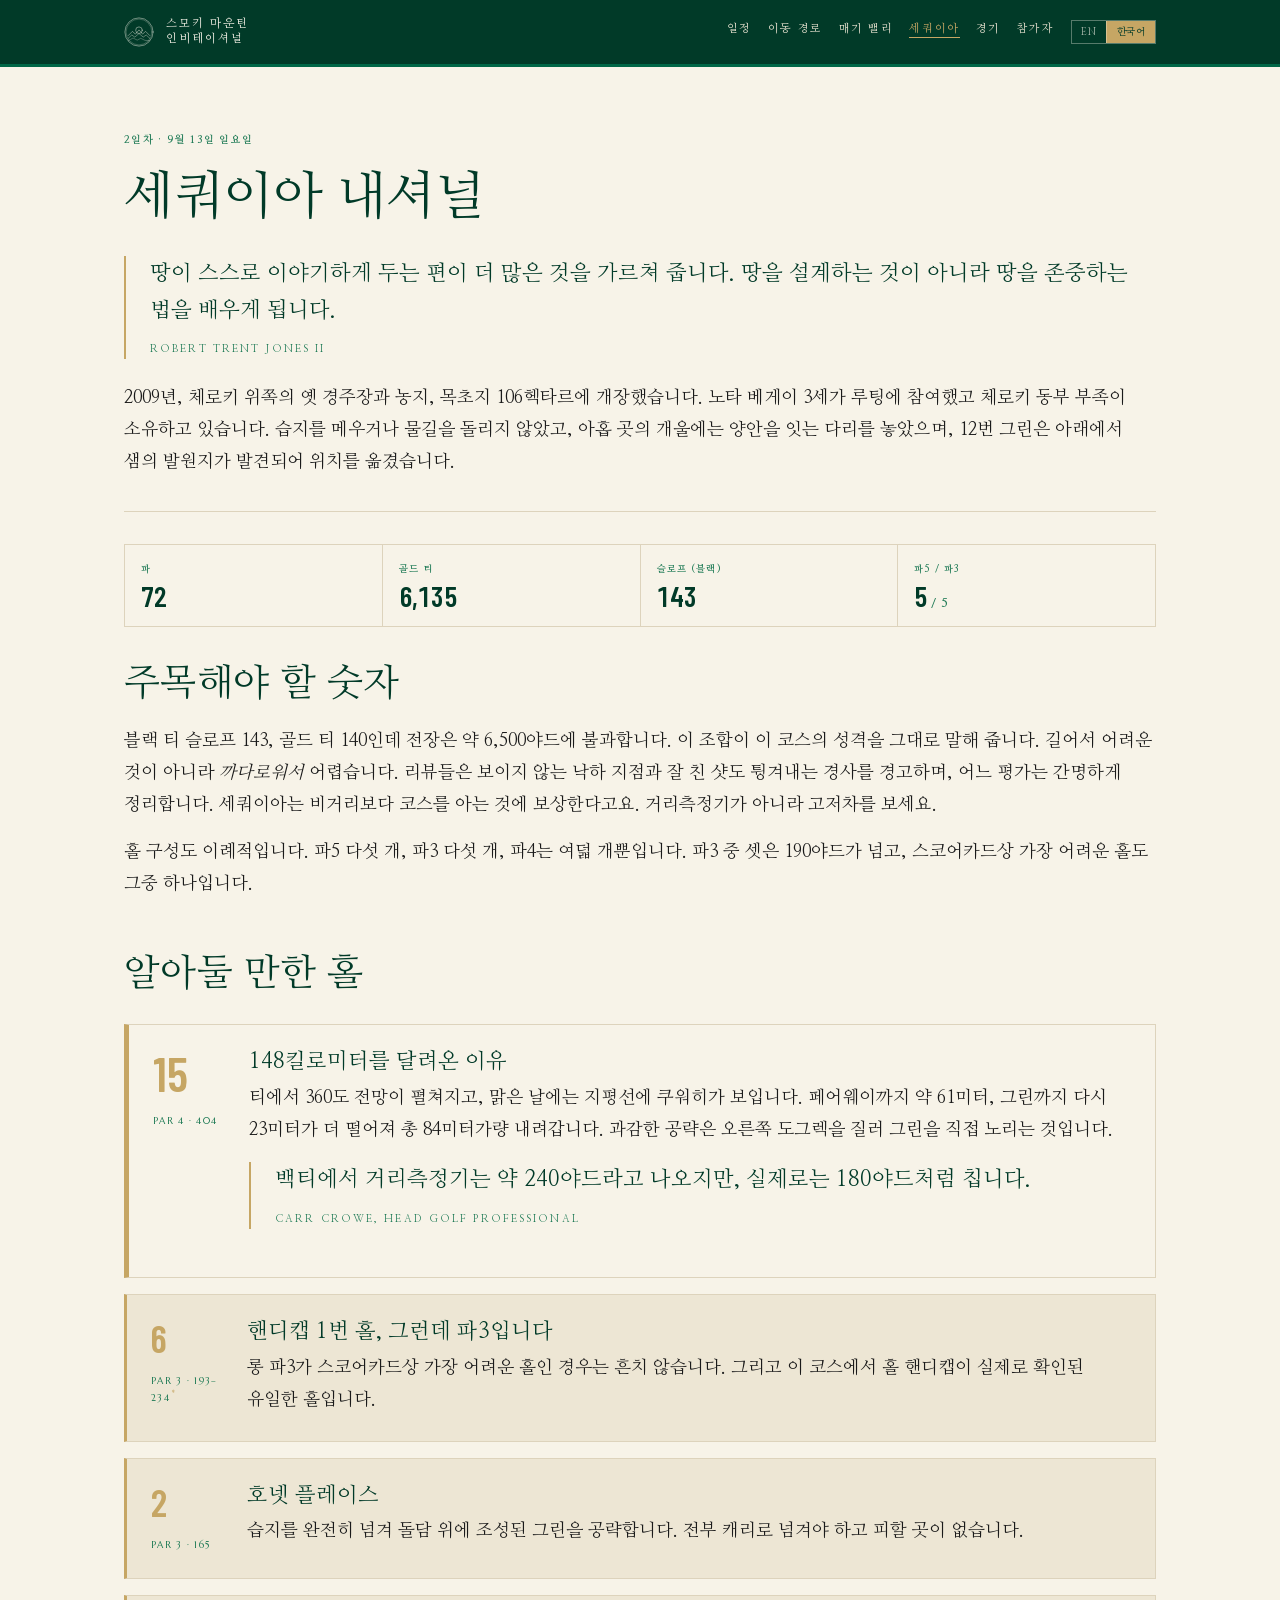
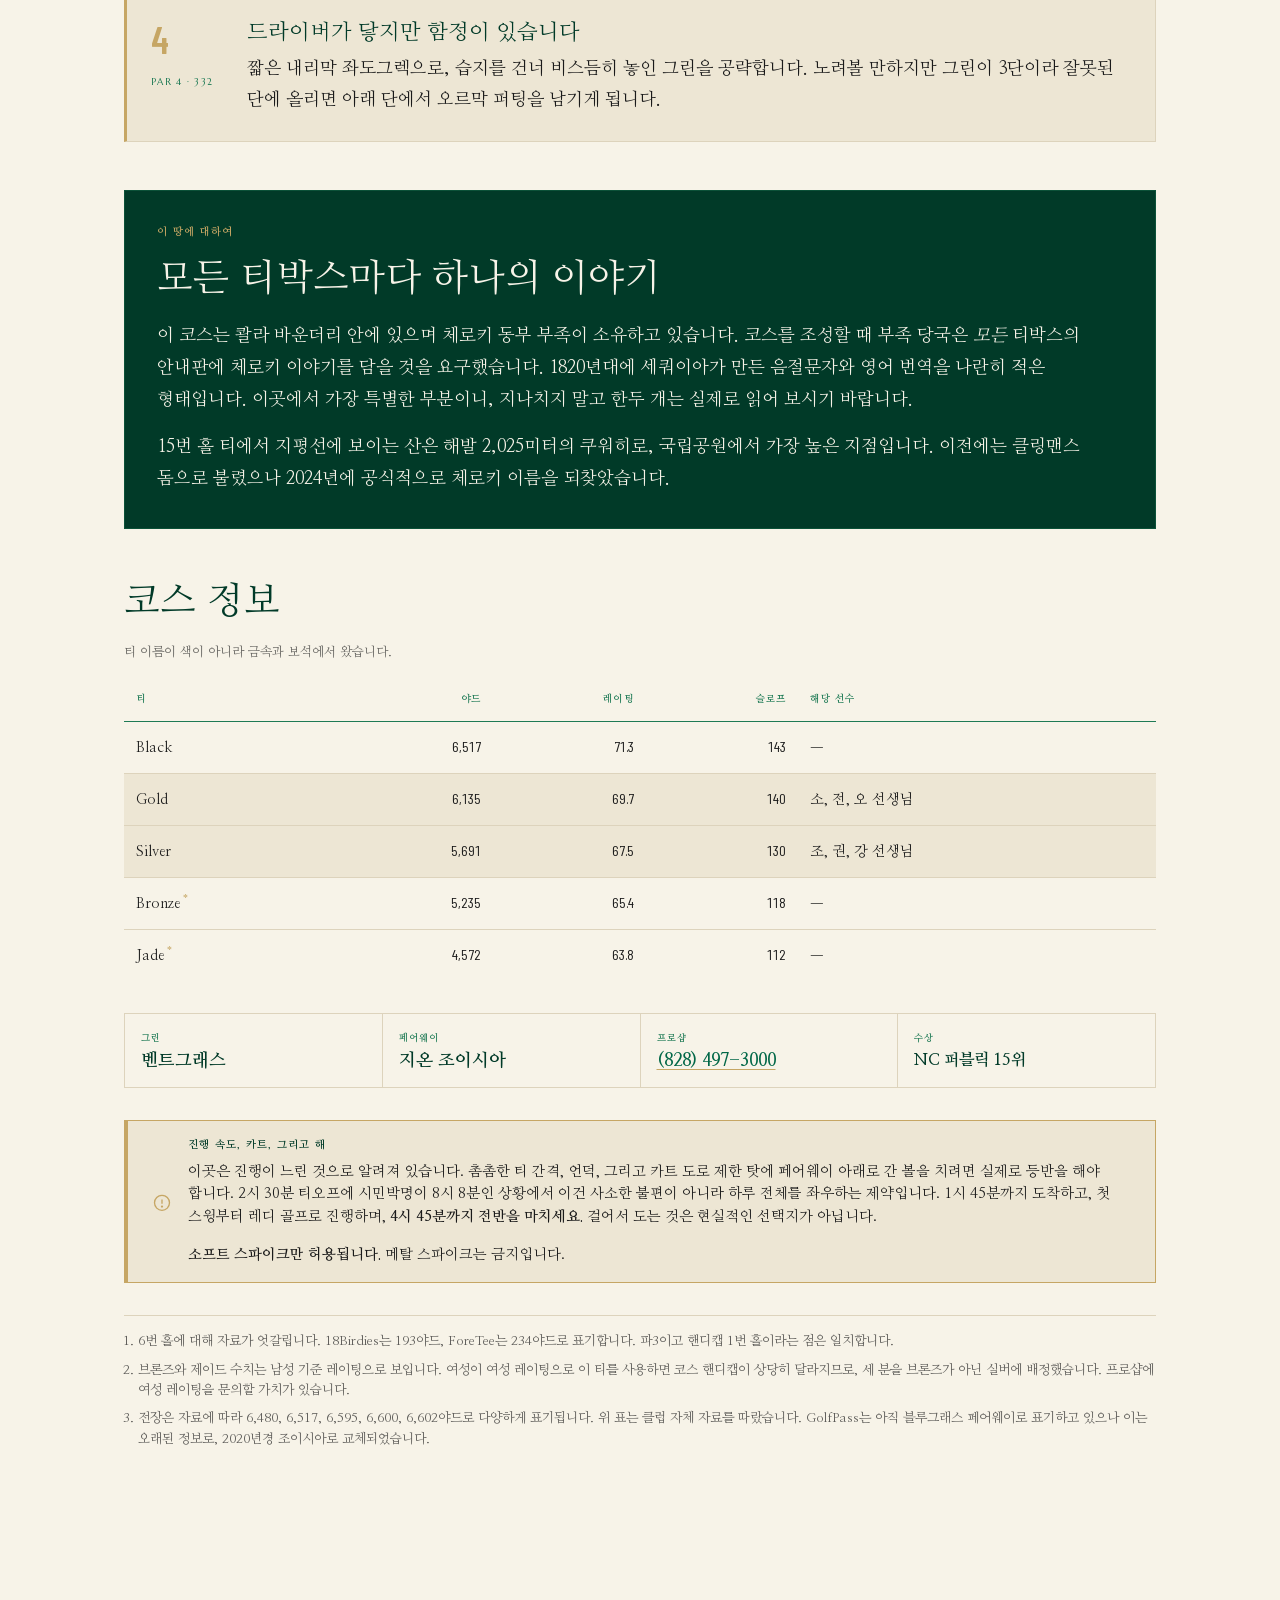
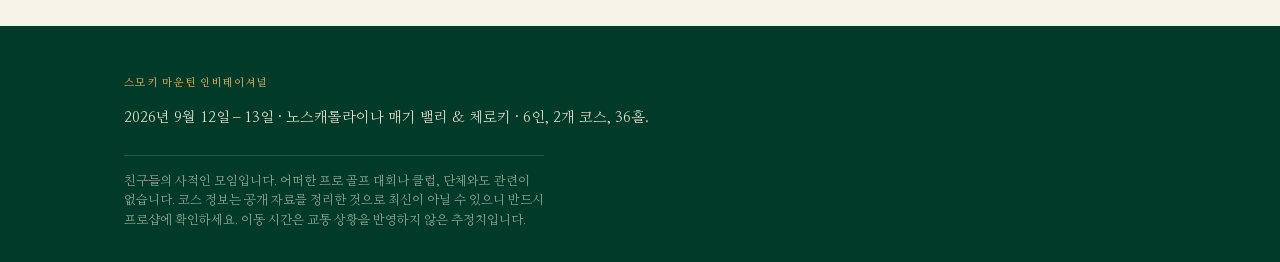
==== course-sequoyah.html @ a310d738 "The Smoky Mountain Invitational — trip site A no-build static site for a two-day golf trip to wester" ====
<!doctype html>
<html lang="ko">
<head>
<meta charset="utf-8">
<meta name="viewport" content="width=device-width, initial-scale=1">
<title>Sequoyah National — The Smoky Mountain Invitational</title>
<meta name="description" content="A Robert Trent Jones II design on the Qualla Boundary: slope 143, five par 5s, five par 3s, and a fifteenth hole that drops 275 feet.">
<meta name="robots" content="noindex, nofollow">
<link rel="icon" href="assets/img/favicon.svg" type="image/svg+xml">
<script>
(function(){var r=document.documentElement;r.setAttribute('data-js','');
var l=null;try{l=localStorage.getItem('smi:lang:v1')}catch(e){}
if(l==='en'){r.setAttribute('data-lang','en');r.setAttribute('lang','en');}})();
</script>
<link rel="stylesheet" href="assets/css/fonts.css">
<link rel="stylesheet" href="assets/css/fonts-ko.css">
<link rel="stylesheet" href="assets/css/tokens.css">
<link rel="stylesheet" href="assets/css/base.css">
<link rel="stylesheet" href="assets/css/components.css">
<link rel="stylesheet" href="assets/css/i18n.css">
<link rel="stylesheet" href="assets/css/course.css">
<link rel="stylesheet" href="assets/css/print.css" media="print">
</head>
<body>

<!-- #region SHARED-NAV v1 -->
<a class="skip-link visually-hidden" href="#main"><span class="en">Skip to content</span><span class="ko" lang="ko">본문으로 건너뛰기</span></a>
<header class="nav">
  <div class="nav__inner">
    <a class="nav__brand" href="index.html">
      <img class="nav__crest" src="assets/img/crest-cream.svg" alt="" width="30" height="30">
      <span class="nav__wordmark">
        <span class="en">The Smoky Mountain<br>Invitational</span>
        <span class="ko" lang="ko">스모키 마운틴<br>인비테이셔널</span>
      </span>
    </a>
    <nav aria-label="Main">
      <ul class="nav__list">
        <li><a href="itinerary.html" data-page="itinerary"><span class="en">Itinerary</span><span class="ko" lang="ko">일정</span></a></li>
        <li><a href="route.html" data-page="route"><span class="en">Route</span><span class="ko" lang="ko">이동 경로</span></a></li>
        <li><a href="course-maggie-valley.html" data-page="course-maggie-valley"><span class="en">Maggie Valley</span><span class="ko" lang="ko">매기 밸리</span></a></li>
        <li><a href="course-sequoyah.html" data-page="course-sequoyah" aria-current="page"><span class="en">Sequoyah</span><span class="ko" lang="ko">세쿼이아</span></a></li>
        <li><a href="match.html" data-page="match"><span class="en">The Match</span><span class="ko" lang="ko">경기</span></a></li>
        <li><a href="players.html" data-page="players"><span class="en">Players</span><span class="ko" lang="ko">참가자</span></a></li>
      </ul>
    </nav>
    <div class="lang-toggle" role="group" aria-label="Language">
      <button type="button" class="lang-toggle__btn" data-lang="en" aria-pressed="false">EN</button>
      <button type="button" class="lang-toggle__btn" data-lang="ko" lang="ko" aria-pressed="false">한국어</button>
    </div>
  </div>
</header>
<!-- #endregion SHARED-NAV -->

<main id="main">
  <div class="container container--wide section">

    <div class="course-hero">
      <p class="eyebrow"><span class="en">Day Two &middot; Sunday 13 September</span><span class="ko" lang="ko">2일차 &middot; 9월 13일 일요일</span></p>
      <h1><span class="en">Sequoyah <em>National</em></span><span class="ko" lang="ko">세쿼이아 내셔널</span></h1>
      <blockquote>
        <span class="en">It&rsquo;s more instructive to let them tell you their stories. You learn to respect the land rather than design the land.</span><span class="ko" lang="ko">땅이 스스로 이야기하게 두는 편이 더 많은 것을 가르쳐 줍니다. 땅을 설계하는 것이 아니라 땅을 존중하는 법을 배우게 됩니다.</span>
        <cite>Robert Trent Jones II</cite>
      </blockquote>
      <p><span class="en">Opened in 2009 on 263 acres of former raceway, farmland and pasture above Cherokee, routed with Notah Begay III and owned by the Eastern Band of Cherokee Indians. No wetlands were filled and no waterways rerouted; nine stream crossings got bank-to-bank bridges, and the twelfth green was moved after a springhead was found under it.</span><span class="ko" lang="ko">2009년, 체로키 위쪽의 옛 경주장과 농지, 목초지 106헥타르에 개장했습니다. 노타 베게이 3세가 루팅에 참여했고 체로키 동부 부족이 소유하고 있습니다. 습지를 메우거나 물길을 돌리지 않았고, 아홉 곳의 개울에는 양안을 잇는 다리를 놓았으며, 12번 그린은 아래에서 샘의 발원지가 발견되어 위치를 옮겼습니다.</span></p>
    </div>

    <div class="stats" style="margin:var(--sp-6) 0">
      <div class="stat"><span class="stat__label"><span class="en">Par</span><span class="ko" lang="ko">파</span></span><p class="stat__value">72</p></div>
      <div class="stat"><span class="stat__label"><span class="en">Yards (Gold)</span><span class="ko" lang="ko">골드 티</span></span><p class="stat__value">6,135</p></div>
      <div class="stat"><span class="stat__label"><span class="en">Slope (Black)</span><span class="ko" lang="ko">슬로프 (블랙)</span></span><p class="stat__value">143</p></div>
      <div class="stat"><span class="stat__label"><span class="en">Par 5s / Par 3s</span><span class="ko" lang="ko">파5 / 파3</span></span><p class="stat__value">5<span class="stat__unit"> / 5</span></p></div>
    </div>

    <h2><span class="en">The number that <em>matters</em></span><span class="ko" lang="ko">주목해야 할 숫자</span></h2>
    <p><span class="en">Slope 143 from the Black tees and 140 from the Gold, at only about 6,500 yards. That combination tells you exactly what this course does: it is not long, it is <em>awkward</em>. Reviews warn of blind landing areas and slopes that reject apparently good shots, and one summary puts it plainly&mdash;Sequoyah rewards local knowledge more than raw distance. Study the elevation, not the laser.</span><span class="ko" lang="ko">블랙 티 슬로프 143, 골드 티 140인데 전장은 약 6,500야드에 불과합니다. 이 조합이 이 코스의 성격을 그대로 말해 줍니다. 길어서 어려운 것이 아니라 <em>까다로워서</em> 어렵습니다. 리뷰들은 보이지 않는 낙하 지점과 잘 친 샷도 튕겨내는 경사를 경고하며, 어느 평가는 간명하게 정리합니다. 세쿼이아는 비거리보다 코스를 아는 것에 보상한다고요. 거리측정기가 아니라 고저차를 보세요.</span></p>
    <p><span class="en">The routing is unusual too: five par 5s, five par 3s and only eight par 4s. Three of the par 3s play over 190 yards, and the hardest hole on the card is one of them.</span><span class="ko" lang="ko">홀 구성도 이례적입니다. 파5 다섯 개, 파3 다섯 개, 파4는 여덟 개뿐입니다. 파3 중 셋은 190야드가 넘고, 스코어카드상 가장 어려운 홀도 그중 하나입니다.</span></p>

    <h2 style="margin-top:var(--sp-7)"><span class="en">Holes worth <em>knowing</em></span><span class="ko" lang="ko">알아둘 만한 홀</span></h2>
    <div class="holes">
      <div class="hole hole--hero">
        <div><p class="hole__no">15</p><span class="hole__spec">Par 4 &middot; 404</span></div>
        <div><p class="hole__name"><span class="en">The hole you drove ninety miles for</span><span class="ko" lang="ko">148킬로미터를 달려온 이유</span></p>
        <p><span class="en">Three hundred and sixty degrees of view from the tee, with Kuwohi on the horizon on a clear day. It drops roughly two hundred feet to the fairway and another seventy-five to the green&mdash;something like two hundred and seventy-five feet in all. The bold line cuts the dogleg right and goes at the green.</span><span class="ko" lang="ko">티에서 360도 전망이 펼쳐지고, 맑은 날에는 지평선에 쿠워히가 보입니다. 페어웨이까지 약 61미터, 그린까지 다시 23미터가 더 떨어져 총 84미터가량 내려갑니다. 과감한 공략은 오른쪽 도그렉을 질러 그린을 직접 노리는 것입니다.</span></p>
        <blockquote style="margin-top:var(--sp-4)"><span class="en">From the back tees, a laser is going to say that shot is about 240 yards, but it plays more like 180.</span><span class="ko" lang="ko">백티에서 거리측정기는 약 240야드라고 나오지만, 실제로는 180야드처럼 칩니다.</span><cite>Carr Crowe, Head Golf Professional</cite></blockquote></div>
      </div>
      <div class="hole">
        <div><p class="hole__no">6</p><span class="hole__spec">Par 3 &middot; 193&ndash;234<a class="fn" href="#fn-sq1">&#42;</a></span></div>
        <div><p class="hole__name"><span class="en">The number one handicap hole &mdash; and it is a par 3</span><span class="ko" lang="ko">핸디캡 1번 홀, 그런데 파3입니다</span></p>
        <p><span class="en">A long par 3 as the hardest hole on the card is genuinely unusual, and it is the one hole here whose stroke index we have actually confirmed.</span><span class="ko" lang="ko">롱 파3가 스코어카드상 가장 어려운 홀인 경우는 흔치 않습니다. 그리고 이 코스에서 홀 핸디캡이 실제로 확인된 유일한 홀입니다.</span></p></div>
      </div>
      <div class="hole">
        <div><p class="hole__no">2</p><span class="hole__spec">Par 3 &middot; 165</span></div>
        <div><p class="hole__name"><span class="en">Hornet Place</span><span class="ko" lang="ko">호넷 플레이스</span></p>
        <p><span class="en">Entirely across marsh to a green built on top of a rock wall. All carry, and no bailout.</span><span class="ko" lang="ko">습지를 완전히 넘겨 돌담 위에 조성된 그린을 공략합니다. 전부 캐리로 넘겨야 하고 피할 곳이 없습니다.</span></p></div>
      </div>
      <div class="hole">
        <div><p class="hole__no">4</p><span class="hole__spec">Par 4 &middot; 332</span></div>
        <div><p class="hole__name"><span class="en">Drivable, and a trap</span><span class="ko" lang="ko">드라이버가 닿지만 함정이 있습니다</span></p>
        <p><span class="en">A short downhill dogleg left to a green angled towards you across marshy ground. Tempting&mdash;but the green has three tiers, and finishing on the wrong one leaves a putt from the bottom tier back uphill.</span><span class="ko" lang="ko">짧은 내리막 좌도그렉으로, 습지를 건너 비스듬히 놓인 그린을 공략합니다. 노려볼 만하지만 그린이 3단이라 잘못된 단에 올리면 아래 단에서 오르막 퍼팅을 남기게 됩니다.</span></p></div>
      </div>
    </div>

    <div class="aside-note" style="margin-top:var(--sp-7)">
      <p class="eyebrow"><span class="en">Whose land this is</span><span class="ko" lang="ko">이 땅에 대하여</span></p>
      <h2 style="margin-top:0"><span class="en">A story at every tee</span><span class="ko" lang="ko">모든 티박스마다 하나의 이야기</span></h2>
      <p><span class="en">The course sits on the Qualla Boundary and is owned by the Eastern Band of Cherokee Indians. When it was built, tribal officials required that the signage at <em>every</em> tee carry a Cherokee story, written in the syllabary Sequoyah created in the 1820s alongside an English translation. It is the most distinctive thing about the place, and it is worth actually reading one or two rather than walking past them.</span><span class="ko" lang="ko">이 코스는 콸라 바운더리 안에 있으며 체로키 동부 부족이 소유하고 있습니다. 코스를 조성할 때 부족 당국은 <em>모든</em> 티박스의 안내판에 체로키 이야기를 담을 것을 요구했습니다. 1820년대에 세쿼이아가 만든 음절문자와 영어 번역을 나란히 적은 형태입니다. 이곳에서 가장 특별한 부분이니, 지나치지 말고 한두 개는 실제로 읽어 보시기 바랍니다.</span></p>
      <p><span class="en">The mountain on the horizon from the fifteenth tee is Kuwohi, 6,643 feet, the highest point in the park. It was officially restored to its Cherokee name in 2024, having previously been called Clingmans Dome.</span><span class="ko" lang="ko">15번 홀 티에서 지평선에 보이는 산은 해발 2,025미터의 쿠워히로, 국립공원에서 가장 높은 지점입니다. 이전에는 클링맨스 돔으로 불렸으나 2024년에 공식적으로 체로키 이름을 되찾았습니다.</span></p>
    </div>

    <h2 style="margin-top:var(--sp-7)"><span class="en">The <em>card</em></span><span class="ko" lang="ko">코스 정보</span></h2>
    <p class="field__note"><span class="en">The tees are named for metals and stone rather than colours.</span><span class="ko" lang="ko">티 이름이 색이 아니라 금속과 보석에서 왔습니다.</span></p>
    <div class="scroll-x">
      <table class="table">
        <thead><tr><th><span class="en">Tee</span><span class="ko" lang="ko">티</span></th><th class="num"><span class="en">Yards</span><span class="ko" lang="ko">야드</span></th><th class="num"><span class="en">Rating</span><span class="ko" lang="ko">레이팅</span></th><th class="num"><span class="en">Slope</span><span class="ko" lang="ko">슬로프</span></th><th><span class="en">Who plays it</span><span class="ko" lang="ko">해당 선수</span></th></tr></thead>
        <tbody>
          <tr><td>Black</td><td class="num">6,517</td><td class="num">71.3</td><td class="num">143</td><td>—</td></tr>
          <tr class="is-highlight"><td>Gold</td><td class="num">6,135</td><td class="num">69.7</td><td class="num">140</td><td><span class="en">Soh, Jeon, Oh</span><span class="ko" lang="ko">소, 전, 오 선생님</span></td></tr>
          <tr class="is-highlight"><td>Silver</td><td class="num">5,691</td><td class="num">67.5</td><td class="num">130</td><td><span class="en">Jo, Kwon, Kang</span><span class="ko" lang="ko">조, 권, 강 선생님</span></td></tr>
          <tr><td>Bronze<a class="fn" href="#fn-sq2">&#42;</a></td><td class="num">5,235</td><td class="num">65.4</td><td class="num">118</td><td>—</td></tr>
          <tr><td>Jade<a class="fn" href="#fn-sq2">&#42;</a></td><td class="num">4,572</td><td class="num">63.8</td><td class="num">112</td><td>—</td></tr>
        </tbody>
      </table>
    </div>

    <div class="stats" style="margin-top:var(--sp-6)">
      <div class="stat"><span class="stat__label"><span class="en">Greens</span><span class="ko" lang="ko">그린</span></span><p class="stat__value" style="font-size:1.1rem;font-family:var(--font-display)"><span class="en">Bentgrass</span><span class="ko" lang="ko">벤트그래스</span></p></div>
      <div class="stat"><span class="stat__label"><span class="en">Fairways</span><span class="ko" lang="ko">페어웨이</span></span><p class="stat__value" style="font-size:1.1rem;font-family:var(--font-display)"><span class="en">Zeon zoysia</span><span class="ko" lang="ko">지온 조이시아</span></p></div>
      <div class="stat"><span class="stat__label"><span class="en">Pro Shop</span><span class="ko" lang="ko">프로샵</span></span><p class="stat__value" style="font-size:1.1rem"><a href="tel:+18284973000">(828) 497-3000</a></p></div>
      <div class="stat"><span class="stat__label"><span class="en">Recognition</span><span class="ko" lang="ko">수상</span></span><p class="stat__value" style="font-size:1rem;font-family:var(--font-display)"><span class="en">#15 public in NC</span><span class="ko" lang="ko">NC 퍼블릭 15위</span></p></div>
    </div>

    <div class="alert" style="margin-top:var(--sp-6)">
      <svg class="alert__icon" viewBox="0 0 24 24" fill="none" stroke="currentColor" stroke-width="1.6" aria-hidden="true"><circle cx="12" cy="12" r="9"/><path d="M12 8v5"/><circle cx="12" cy="16.5" r=".6" fill="currentColor"/></svg>
      <div class="alert__body">
        <p class="alert__title"><span class="en">Pace, carts and the light</span><span class="ko" lang="ko">진행 속도, 카트, 그리고 해</span></p>
        <p><span class="en">Slow play is a documented problem here&mdash;close tee intervals, hills, and cart-path restrictions that turn a ball below the fairway into a real climb. With a 2:30 tee time and civil twilight at 8:08, that is not a minor annoyance: it is the constraint on the whole day. Arrive by 1:45, play ready golf from the first swing, and <strong>make the turn by 4:45</strong>. Walking is not a realistic option.</span><span class="ko" lang="ko">이곳은 진행이 느린 것으로 알려져 있습니다. 촘촘한 티 간격, 언덕, 그리고 카트 도로 제한 탓에 페어웨이 아래로 간 볼을 치려면 실제로 등반을 해야 합니다. 2시 30분 티오프에 시민박명이 8시 8분인 상황에서 이건 사소한 불편이 아니라 하루 전체를 좌우하는 제약입니다. 1시 45분까지 도착하고, 첫 스윙부터 레디 골프로 진행하며, <strong>4시 45분까지 전반을 마치세요.</strong> 걸어서 도는 것은 현실적인 선택지가 아닙니다.</span></p>
        <p style="margin-top:var(--sp-3)"><span class="en"><strong>Soft spikes only.</strong> Metal spikes are prohibited.</span><span class="ko" lang="ko"><strong>소프트 스파이크만 허용됩니다.</strong> 메탈 스파이크는 금지입니다.</span></p>
      </div>
    </div>

    <div class="footnotes">
      <ol>
        <li id="fn-sq1"><span class="en">Sources disagree on the sixth: 18Birdies gives 193 yards, ForeTee 234. Both agree it is a par 3 and the number one handicap hole.</span><span class="ko" lang="ko">6번 홀에 대해 자료가 엇갈립니다. 18Birdies는 193야드, ForeTee는 234야드로 표기합니다. 파3이고 핸디캡 1번 홀이라는 점은 일치합니다.</span></li>
        <li id="fn-sq2"><span class="en">The Bronze and Jade figures read as a men&rsquo;s rating set. A woman playing those tees off a women&rsquo;s rating would receive a materially different Course Handicap, which is why the three of them are on Silver rather than Bronze. Worth asking the pro shop for women&rsquo;s ratings.</span><span class="ko" lang="ko">브론즈와 제이드 수치는 남성 기준 레이팅으로 보입니다. 여성이 여성 레이팅으로 이 티를 사용하면 코스 핸디캡이 상당히 달라지므로, 세 분을 브론즈가 아닌 실버에 배정했습니다. 프로샵에 여성 레이팅을 문의할 가치가 있습니다.</span></li>
        <li><span class="en">Total yardage is quoted as 6,480, 6,517, 6,595, 6,600 and 6,602 depending on the source; the table uses the club&rsquo;s own tee figures. GolfPass still lists bluegrass fairways, which is stale&mdash;they were converted to zoysia around 2020.</span><span class="ko" lang="ko">전장은 자료에 따라 6,480, 6,517, 6,595, 6,600, 6,602야드로 다양하게 표기됩니다. 위 표는 클럽 자체 자료를 따랐습니다. GolfPass는 아직 블루그래스 페어웨이로 표기하고 있으나 이는 오래된 정보로, 2020년경 조이시아로 교체되었습니다.</span></li>
      </ol>
    </div>

  </div>
</main>

<!-- #region SHARED-FOOTER v1 -->
<footer class="footer">
  <div class="footer__inner">
    <p class="eyebrow eyebrow--gold"><span class="en">The Smoky Mountain Invitational</span><span class="ko" lang="ko">스모키 마운틴 인비테이셔널</span></p>
    <p>
      <span class="en">September 12&ndash;13, 2026 &middot; Maggie Valley &amp; Cherokee, North Carolina &middot; Six players, two courses, thirty-six holes.</span>
      <span class="ko" lang="ko">2026년 9월 12일&ndash;13일 &middot; 노스캐롤라이나 매기 밸리 &amp; 체로키 &middot; 6인, 2개 코스, 36홀.</span>
    </p>
    <p class="footer__disclaimer">
      <span class="en">A private gathering of friends. Not affiliated with, endorsed by, or connected to any professional golf tournament, club, or organisation. Course data is compiled from public sources and may be out of date&mdash;always confirm with the pro shop. Drive times are free-flow estimates and carry no allowance for traffic.</span>
      <span class="ko" lang="ko">친구들의 사적인 모임입니다. 어떠한 프로 골프 대회나 클럽, 단체와도 관련이 없습니다. 코스 정보는 공개 자료를 정리한 것으로 최신이 아닐 수 있으니 반드시 프로샵에 확인하세요. 이동 시간은 교통 상황을 반영하지 않은 추정치입니다.</span>
    </p>
  </div>
</footer>
<!-- #endregion SHARED-FOOTER -->

<script defer src="assets/js/lang.js"></script>
</body>
</html>
---- assets/css/fonts.css ----
/* ============================================================
   THE SMOKY MOUNTAIN INVITATIONAL — SELF-HOSTED WEBFONTS
   All four families are SIL Open Font License 1.1; self-hosting
   is expressly permitted. See README for the licence notice.

   Self-hosted deliberately rather than linked from the Google
   CDN: that <link> is render-blocking and fails completely
   offline, and this site has to work in a valley with no signal.

   Cormorant Garamond and Source Serif 4 ship as VARIABLE fonts,
   so one file covers each declared weight range. Barlow
   Condensed is served as static instances, hence two files.
   Latin subset only — 180 KB for the whole system.
   ============================================================ */

/* Display serif — headings, the trip name, ticket titles.
   Fragile below ~24px by design; never use it for body text. */
@font-face {
  font-family: 'Cormorant Garamond';
  font-style: normal;
  font-weight: 300 600;
  font-display: swap;
  src: url(../fonts/cormorant-garamond.woff2) format('woff2');
}
@font-face {
  font-family: 'Cormorant Garamond';
  font-style: italic;
  font-weight: 300 600;
  font-display: swap;
  src: url(../fonts/cormorant-garamond-italic.woff2) format('woff2');
}

/* Body — optical-size axis keeps it readable at 16px where
   Cormorant collapses. */
@font-face {
  font-family: 'Source Serif 4';
  font-style: normal;
  font-weight: 400 600;
  font-display: swap;
  src: url(../fonts/source-serif-4.woff2) format('woff2');
}

/* Inscriptional roman — letterspaced uppercase eyebrows and
   field labels. This single face does most of the engraved work. */
@font-face {
  font-family: 'Marcellus';
  font-style: normal;
  font-weight: 400;
  font-display: swap;
  src: url(../fonts/marcellus-400.woff2) format('woff2');
}

/* Numerals — tickets and the scoreboard. Tall, narrow digits
   that read as hand-painted plates rather than monospace. */
@font-face {
  font-family: 'Barlow Condensed';
  font-style: normal;
  font-weight: 400;
  font-display: swap;
  src: url(../fonts/barlow-condensed-400.woff2) format('woff2');
}
@font-face {
  font-family: 'Barlow Condensed';
  font-style: normal;
  font-weight: 600;
  font-display: swap;
  src: url(../fonts/barlow-condensed-600.woff2) format('woff2');
}
---- assets/css/fonts-ko.css ----
/* ============================================================
   KOREAN — Nanum Myeongjo (SIL Open Font License 1.1)

   A Myeongjo serif: the Korean equivalent of the formal-document
   register Cormorant Garamond and Source Serif 4 occupy in Latin.
   Used for BOTH display and body Korean, so the site carries one
   Korean family rather than two.

   Split across Google's unicode-range subsets and vendored whole,
   NOT hand-subset to the glyphs currently on the site. Deliberate:
   player bios get added later, and a hand-subset font renders any
   new character as a tofu box. The browser downloads only the
   slices a page actually needs (~15-30 of these), so the on-disk
   size below is not the transfer size.
   ============================================================ */
@font-face{font-family:'Nanum Myeongjo';font-style:normal;font-weight:400;font-display:swap;src:url(../fonts/nanum-myeongjo/nm-400-000.woff2) format('woff2');unicode-range:U+f9ca-fa0b, U+ff03-ff05, U+ff07, U+ff0a-ff0b, U+ff0d-ff19, U+ff1b, U+ff1d, U+ff20-ff5b, U+ff5d, U+ffe0-ffe3, U+ffe5-ffe6}
@font-face{font-family:'Nanum Myeongjo';font-style:normal;font-weight:400;font-display:swap;src:url(../fonts/nanum-myeongjo/nm-400-001.woff2) format('woff2');unicode-range:U+d723-d728, U+d72a-d733, U+d735-d748, U+d74a-d74f, U+d752-d753, U+d755-d757, U+d75a-d75f, U+d762-d764, U+d766-d768, U+d76a-d76b, U+d76d-d76f, U+d771-d787, U+d789-d78b, U+d78d-d78f, U+d791-d797, U+d79a, U+d79c, U+d79e-d7a3, U+f900-f909, U+f90b-f92e}
@font-face{font-family:'Nanum Myeongjo';font-style:normal;font-weight:400;font-display:swap;src:url(../fonts/nanum-myeongjo/nm-400-002.woff2) format('woff2');unicode-range:U+d679-d68b, U+d68e-d69e, U+d6a0, U+d6a2-d6a7, U+d6a9-d6c3, U+d6c6-d6c7, U+d6c9-d6cb, U+d6cd-d6d3, U+d6d5-d6d6, U+d6d8-d6e3, U+d6e5-d6e7, U+d6e9-d6fb, U+d6fd-d717, U+d719-d71f, U+d721-d722}
@font-face{font-family:'Nanum Myeongjo';font-style:normal;font-weight:400;font-display:swap;src:url(../fonts/nanum-myeongjo/nm-400-003.woff2) format('woff2');unicode-range:U+d5bc-d5c7, U+d5ca-d5cb, U+d5cd-d5cf, U+d5d1-d5d7, U+d5d9-d5da, U+d5dc, U+d5de-d5e3, U+d5e6-d5e7, U+d5e9-d5eb, U+d5ed-d5f6, U+d5f8, U+d5fa-d5ff, U+d602-d603, U+d605-d607, U+d609-d60f, U+d612-d613, U+d616-d61b, U+d61d-d637, U+d63a-d63b, U+d63d-d63f, U+d641-d647, U+d64a-d64c, U+d64e-d653, U+d656-d657, U+d659-d65b, U+d65d-d666, U+d668, U+d66a-d678}
@font-face{font-family:'Nanum Myeongjo';font-style:normal;font-weight:400;font-display:swap;src:url(../fonts/nanum-myeongjo/nm-400-004.woff2) format('woff2');unicode-range:U+d507, U+d509-d50b, U+d50d-d513, U+d515-d53b, U+d53e-d53f, U+d541-d543, U+d545-d54c, U+d54e, U+d550, U+d552-d557, U+d55a-d55b, U+d55d-d55f, U+d561-d564, U+d566-d567, U+d56a, U+d56c, U+d56e-d573, U+d576-d577, U+d579-d583, U+d585-d586, U+d58a-d5a4, U+d5a6-d5bb}
@font-face{font-family:'Nanum Myeongjo';font-style:normal;font-weight:400;font-display:swap;src:url(../fonts/nanum-myeongjo/nm-400-005.woff2) format('woff2');unicode-range:U+d464-d477, U+d47a-d47b, U+d47d-d47f, U+d481-d487, U+d489-d48a, U+d48c, U+d48e-d4e7, U+d4e9-d503, U+d505-d506}
@font-face{font-family:'Nanum Myeongjo';font-style:normal;font-weight:400;font-display:swap;src:url(../fonts/nanum-myeongjo/nm-400-006.woff2) format('woff2');unicode-range:U+d3bf-d3c7, U+d3ca-d3cf, U+d3d1-d3eb, U+d3ee-d3ef, U+d3f1-d3f3, U+d3f5-d3fb, U+d3fd-d400, U+d402-d45b, U+d45d-d463}
@font-face{font-family:'Nanum Myeongjo';font-style:normal;font-weight:400;font-display:swap;src:url(../fonts/nanum-myeongjo/nm-400-007.woff2) format('woff2');unicode-range:U+d2ff, U+d302-d304, U+d306-d30b, U+d30f, U+d311-d313, U+d315-d31b, U+d31e, U+d322-d324, U+d326-d327, U+d32a-d32b, U+d32d-d32f, U+d331-d337, U+d339-d33c, U+d33e-d37b, U+d37e-d37f, U+d381-d383, U+d385-d38b, U+d38e-d390, U+d392-d397, U+d39a-d39b, U+d39d-d39f, U+d3a1-d3a7, U+d3a9-d3aa, U+d3ac, U+d3ae-d3b3, U+d3b5-d3b7, U+d3b9-d3bb, U+d3bd-d3be}
@font-face{font-family:'Nanum Myeongjo';font-style:normal;font-weight:400;font-display:swap;src:url(../fonts/nanum-myeongjo/nm-400-008.woff2) format('woff2');unicode-range:U+d257-d27f, U+d281-d29b, U+d29d-d29f, U+d2a1-d2ab, U+d2ad-d2b7, U+d2ba-d2bb, U+d2bd-d2bf, U+d2c1-d2c7, U+d2c9-d2ef, U+d2f2-d2f3, U+d2f5-d2f7, U+d2f9-d2fe}
@font-face{font-family:'Nanum Myeongjo';font-style:normal;font-weight:400;font-display:swap;src:url(../fonts/nanum-myeongjo/nm-400-009.woff2) format('woff2');unicode-range:U+d1b4, U+d1b6-d1f3, U+d1f5-d22b, U+d22e-d22f, U+d231-d233, U+d235-d23b, U+d23d-d240, U+d242-d256}
@font-face{font-family:'Nanum Myeongjo';font-style:normal;font-weight:400;font-display:swap;src:url(../fonts/nanum-myeongjo/nm-400-010.woff2) format('woff2');unicode-range:U+d105-d12f, U+d132-d133, U+d135-d137, U+d139-d13f, U+d141-d142, U+d144, U+d146-d14b, U+d14e-d14f, U+d151-d153, U+d155-d15b, U+d15e-d187, U+d189-d19f, U+d1a2-d1a3, U+d1a5-d1a7, U+d1a9-d1af, U+d1b2-d1b3}
@font-face{font-family:'Nanum Myeongjo';font-style:normal;font-weight:400;font-display:swap;src:url(../fonts/nanum-myeongjo/nm-400-011.woff2) format('woff2');unicode-range:U+d04b-d04f, U+d051-d057, U+d059-d06b, U+d06d-d06f, U+d071-d073, U+d075-d07b, U+d07e-d0a3, U+d0a6-d0a7, U+d0a9-d0ab, U+d0ad-d0b3, U+d0b6, U+d0b8, U+d0ba-d0bf, U+d0c2-d0c3, U+d0c5-d0c7, U+d0c9-d0cf, U+d0d2, U+d0d6-d0db, U+d0de-d0df, U+d0e1-d0e3, U+d0e5-d0eb, U+d0ee-d0f0, U+d0f2-d104}
@font-face{font-family:'Nanum Myeongjo';font-style:normal;font-weight:400;font-display:swap;src:url(../fonts/nanum-myeongjo/nm-400-012.woff2) format('woff2');unicode-range:U+cfa2-cfc3, U+cfc5-cfdf, U+cfe2-cfe3, U+cfe5-cfe7, U+cfe9-cff4, U+cff6-cffb, U+cffd-cfff, U+d001-d003, U+d005-d017, U+d019-d033, U+d036-d037, U+d039-d03b, U+d03d-d04a}
@font-face{font-family:'Nanum Myeongjo';font-style:normal;font-weight:400;font-display:swap;src:url(../fonts/nanum-myeongjo/nm-400-013.woff2) format('woff2');unicode-range:U+cef0-cef3, U+cef6, U+cef9-ceff, U+cf01-cf03, U+cf05-cf07, U+cf09-cf0f, U+cf11-cf12, U+cf14-cf1b, U+cf1d-cf1f, U+cf21-cf2f, U+cf31-cf53, U+cf56-cf57, U+cf59-cf5b, U+cf5d-cf63, U+cf66, U+cf68, U+cf6a-cf6f, U+cf71-cf84, U+cf86-cf8b, U+cf8d-cfa1}
@font-face{font-family:'Nanum Myeongjo';font-style:normal;font-weight:400;font-display:swap;src:url(../fonts/nanum-myeongjo/nm-400-014.woff2) format('woff2');unicode-range:U+ce3c-ce57, U+ce5a-ce5b, U+ce5d-ce5f, U+ce61-ce67, U+ce6a, U+ce6c, U+ce6e-ce73, U+ce76-ce77, U+ce79-ce7b, U+ce7d-ce83, U+ce85-ce88, U+ce8a-ce8f, U+ce91-ce93, U+ce95-ce97, U+ce99-ce9f, U+cea2, U+cea4-ceab, U+cead-cee3, U+cee6-cee7, U+cee9-ceeb, U+ceed-ceef}
@font-face{font-family:'Nanum Myeongjo';font-style:normal;font-weight:400;font-display:swap;src:url(../fonts/nanum-myeongjo/nm-400-015.woff2) format('woff2');unicode-range:U+cd92-cd93, U+cd96-cd97, U+cd99-cd9b, U+cd9d-cda3, U+cda6-cda8, U+cdaa-cdaf, U+cdb1-cdc3, U+cdc5-cdcb, U+cdcd-cde7, U+cde9-ce03, U+ce05-ce1f, U+ce22-ce34, U+ce36-ce3b}
@font-face{font-family:'Nanum Myeongjo';font-style:normal;font-weight:400;font-display:swap;src:url(../fonts/nanum-myeongjo/nm-400-016.woff2) format('woff2');unicode-range:U+ccef-cd07, U+cd0a-cd0b, U+cd0d-cd1a, U+cd1c, U+cd1e-cd2b, U+cd2d-cd5b, U+cd5d-cd77, U+cd79-cd91}
@font-face{font-family:'Nanum Myeongjo';font-style:normal;font-weight:400;font-display:swap;src:url(../fonts/nanum-myeongjo/nm-400-017.woff2) format('woff2');unicode-range:U+cc3f-cc43, U+cc46-cc47, U+cc49-cc4b, U+cc4d-cc53, U+cc55-cc58, U+cc5a-cc5f, U+cc61-cc97, U+cc9a-cc9b, U+cc9d-cc9f, U+cca1-cca7, U+ccaa, U+ccac, U+ccae-ccb3, U+ccb6-ccb7, U+ccb9-ccbb, U+ccbd-cccf, U+ccd1-cce3, U+cce5-ccee}
@font-face{font-family:'Nanum Myeongjo';font-style:normal;font-weight:400;font-display:swap;src:url(../fonts/nanum-myeongjo/nm-400-018.woff2) format('woff2');unicode-range:U+cb91-cbd3, U+cbd5-cbe3, U+cbe5-cc0b, U+cc0e-cc0f, U+cc11-cc13, U+cc15-cc1b, U+cc1d-cc20, U+cc23-cc27, U+cc2a-cc2b, U+cc2d, U+cc2f, U+cc31-cc37, U+cc3a, U+cc3c}
@font-face{font-family:'Nanum Myeongjo';font-style:normal;font-weight:400;font-display:swap;src:url(../fonts/nanum-myeongjo/nm-400-019.woff2) format('woff2');unicode-range:U+caf4-cb47, U+cb4a-cb90}
@font-face{font-family:'Nanum Myeongjo';font-style:normal;font-weight:400;font-display:swap;src:url(../fonts/nanum-myeongjo/nm-400-020.woff2) format('woff2');unicode-range:U+ca4a-ca4b, U+ca4e-ca4f, U+ca51-ca53, U+ca55-ca5b, U+ca5d-ca60, U+ca62-ca83, U+ca85-cabb, U+cabe-cabf, U+cac1-cac3, U+cac5-cacb, U+cacd-cad0, U+cad2, U+cad4-cad8, U+cada-caf3}
@font-face{font-family:'Nanum Myeongjo';font-style:normal;font-weight:400;font-display:swap;src:url(../fonts/nanum-myeongjo/nm-400-021.woff2) format('woff2');unicode-range:U+c996-c997, U+c99a-c99c, U+c99e-c9bf, U+c9c2-c9c3, U+c9c5-c9c7, U+c9c9-c9cf, U+c9d2, U+c9d4, U+c9d7-c9d8, U+c9db, U+c9de-c9df, U+c9e1-c9e3, U+c9e5-c9e6, U+c9e8-c9eb, U+c9ee-c9f0, U+c9f2-c9f7, U+c9f9-ca0b, U+ca0d-ca28, U+ca2a-ca49}
@font-face{font-family:'Nanum Myeongjo';font-style:normal;font-weight:400;font-display:swap;src:url(../fonts/nanum-myeongjo/nm-400-022.woff2) format('woff2');unicode-range:U+c8e9-c8f4, U+c8f6-c8fb, U+c8fe-c8ff, U+c901-c903, U+c905-c90b, U+c90e-c910, U+c912-c917, U+c919-c92b, U+c92d-c94f, U+c951-c953, U+c955-c96b, U+c96d-c973, U+c975-c987, U+c98a-c98b, U+c98d-c98f, U+c991-c995}
@font-face{font-family:'Nanum Myeongjo';font-style:normal;font-weight:400;font-display:swap;src:url(../fonts/nanum-myeongjo/nm-400-023.woff2) format('woff2');unicode-range:U+c841-c84b, U+c84d-c86f, U+c872-c873, U+c875-c877, U+c879-c87f, U+c882-c884, U+c887-c88a, U+c88d-c8c3, U+c8c5-c8df, U+c8e1-c8e8}
@font-face{font-family:'Nanum Myeongjo';font-style:normal;font-weight:400;font-display:swap;src:url(../fonts/nanum-myeongjo/nm-400-024.woff2) format('woff2');unicode-range:U+c779-c77b, U+c77e-c782, U+c786, U+c78b, U+c78d, U+c78f, U+c792-c793, U+c795, U+c797, U+c799-c79f, U+c7a2, U+c7a7-c7ab, U+c7ae-c7bb, U+c7bd-c7c0, U+c7c2-c7c7, U+c7c9-c7dc, U+c7de-c7ff, U+c802-c803, U+c805-c807, U+c809, U+c80b-c80f, U+c812, U+c814, U+c817-c81b, U+c81e-c81f, U+c821-c823, U+c825-c82e, U+c830-c837, U+c839-c83b, U+c83d-c840}
@font-face{font-family:'Nanum Myeongjo';font-style:normal;font-weight:400;font-display:swap;src:url(../fonts/nanum-myeongjo/nm-400-025.woff2) format('woff2');unicode-range:U+c6bb-c6bf, U+c6c2, U+c6c4, U+c6c6-c6cb, U+c6ce-c6cf, U+c6d1-c6d3, U+c6d5-c6db, U+c6dd-c6df, U+c6e1-c6e7, U+c6e9-c6eb, U+c6ed-c6ef, U+c6f1-c6f8, U+c6fa-c703, U+c705-c707, U+c709-c70b, U+c70d-c716, U+c718, U+c71a-c71f, U+c722-c723, U+c725-c727, U+c729-c734, U+c736-c73b, U+c73e-c73f, U+c741-c743, U+c745-c74b, U+c74e-c750, U+c752-c757, U+c759-c773, U+c776-c777}
@font-face{font-family:'Nanum Myeongjo';font-style:normal;font-weight:400;font-display:swap;src:url(../fonts/nanum-myeongjo/nm-400-026.woff2) format('woff2');unicode-range:U+c5f5-c5fb, U+c5fe, U+c602-c605, U+c607, U+c609-c60f, U+c611-c61a, U+c61c-c623, U+c626-c627, U+c629-c62b, U+c62d, U+c62f-c632, U+c636, U+c638, U+c63a-c63f, U+c642-c643, U+c645-c647, U+c649-c652, U+c656-c65b, U+c65d-c65f, U+c661-c663, U+c665-c677, U+c679-c67b, U+c67d-c693, U+c696-c697, U+c699-c69b, U+c69d-c6a3, U+c6a6, U+c6a8, U+c6aa-c6af, U+c6b2-c6b3, U+c6b5-c6b7, U+c6b9-c6ba}
@font-face{font-family:'Nanum Myeongjo';font-style:normal;font-weight:400;font-display:swap;src:url(../fonts/nanum-myeongjo/nm-400-027.woff2) format('woff2');unicode-range:U+c517-c527, U+c52a-c52b, U+c52d-c52f, U+c531-c538, U+c53a, U+c53c, U+c53e-c543, U+c546-c547, U+c54b, U+c54d-c552, U+c556, U+c55a-c55b, U+c55d, U+c55f, U+c562-c563, U+c565-c567, U+c569-c56f, U+c572, U+c574, U+c576-c57b, U+c57e-c57f, U+c581-c583, U+c585-c586, U+c588-c58b, U+c58e, U+c590, U+c592-c596, U+c599-c5b3, U+c5b6-c5b7, U+c5ba, U+c5be-c5c3, U+c5ca-c5cb, U+c5cd, U+c5cf, U+c5d2-c5d3, U+c5d5-c5d7, U+c5d9-c5df, U+c5e1-c5e2, U+c5e4, U+c5e6-c5eb, U+c5ef, U+c5f1-c5f3}
@font-face{font-family:'Nanum Myeongjo';font-style:normal;font-weight:400;font-display:swap;src:url(../fonts/nanum-myeongjo/nm-400-028.woff2) format('woff2');unicode-range:U+c475-c4ef, U+c4f2-c4f3, U+c4f5-c4f7, U+c4f9-c4ff, U+c502-c50b, U+c50d-c516}
@font-face{font-family:'Nanum Myeongjo';font-style:normal;font-weight:400;font-display:swap;src:url(../fonts/nanum-myeongjo/nm-400-029.woff2) format('woff2');unicode-range:U+c3d0-c3d7, U+c3da-c3db, U+c3dd-c3de, U+c3e1-c3ec, U+c3ee-c3f3, U+c3f5-c42b, U+c42d-c463, U+c466-c474}
@font-face{font-family:'Nanum Myeongjo';font-style:normal;font-weight:400;font-display:swap;src:url(../fonts/nanum-myeongjo/nm-400-030.woff2) format('woff2');unicode-range:U+c32b-c367, U+c36a-c36b, U+c36d-c36f, U+c371-c377, U+c37a-c37b, U+c37e-c383, U+c385-c387, U+c389-c3cf}
@font-face{font-family:'Nanum Myeongjo';font-style:normal;font-weight:400;font-display:swap;src:url(../fonts/nanum-myeongjo/nm-400-031.woff2) format('woff2');unicode-range:U+c26a-c26b, U+c26d-c26f, U+c271-c273, U+c275-c27b, U+c27e-c287, U+c289-c28f, U+c291-c297, U+c299-c29a, U+c29c-c2a3, U+c2a5-c2a7, U+c2a9-c2ab, U+c2ad-c2b3, U+c2b6, U+c2b8, U+c2ba-c2bb, U+c2bd-c2db, U+c2de-c2df, U+c2e1-c2e2, U+c2e5-c2ea, U+c2ee, U+c2f0, U+c2f2-c2f5, U+c2f7, U+c2fa-c2fb, U+c2fd-c2ff, U+c301-c307, U+c309-c30c, U+c30e-c312, U+c315-c323, U+c325-c328, U+c32a}
@font-face{font-family:'Nanum Myeongjo';font-style:normal;font-weight:400;font-display:swap;src:url(../fonts/nanum-myeongjo/nm-400-032.woff2) format('woff2');unicode-range:U+c1bc-c1c3, U+c1c5-c1df, U+c1e1-c1fb, U+c1fd-c203, U+c205-c20c, U+c20e, U+c210-c217, U+c21a-c21b, U+c21d-c21e, U+c221-c227, U+c229-c22a, U+c22c, U+c22e, U+c230, U+c233-c24f, U+c251-c257, U+c259-c269}
@font-face{font-family:'Nanum Myeongjo';font-style:normal;font-weight:400;font-display:swap;src:url(../fonts/nanum-myeongjo/nm-400-033.woff2) format('woff2');unicode-range:U+c101-c11b, U+c11f, U+c121-c123, U+c125-c12b, U+c12e, U+c132-c137, U+c13a-c13b, U+c13d-c13f, U+c141-c147, U+c14a, U+c14c-c153, U+c155-c157, U+c159-c15b, U+c15d-c166, U+c169-c16f, U+c171-c177, U+c179-c18b, U+c18e-c18f, U+c191-c193, U+c195-c19b, U+c19d-c19e, U+c1a0, U+c1a2-c1a4, U+c1a6-c1bb}
@font-face{font-family:'Nanum Myeongjo';font-style:normal;font-weight:400;font-display:swap;src:url(../fonts/nanum-myeongjo/nm-400-034.woff2) format('woff2');unicode-range:U+c049-c057, U+c059-c05b, U+c05d-c05f, U+c061-c067, U+c069-c08f, U+c091-c0ab, U+c0ae-c0af, U+c0b1-c0b3, U+c0b5, U+c0b7-c0bb, U+c0be, U+c0c2-c0c7, U+c0ca-c0cb, U+c0cd-c0cf, U+c0d1-c0d7, U+c0d9-c0da, U+c0dc, U+c0de-c0e3, U+c0e5-c0eb, U+c0ed-c0f3, U+c0f6, U+c0f8, U+c0fa-c0ff}
@font-face{font-family:'Nanum Myeongjo';font-style:normal;font-weight:400;font-display:swap;src:url(../fonts/nanum-myeongjo/nm-400-035.woff2) format('woff2');unicode-range:U+bfa7-bfaf, U+bfb1-bfc4, U+bfc6-bfcb, U+bfce-bfcf, U+bfd1-bfd3, U+bfd5-bfdb, U+bfdd-c048}
@font-face{font-family:'Nanum Myeongjo';font-style:normal;font-weight:400;font-display:swap;src:url(../fonts/nanum-myeongjo/nm-400-036.woff2) format('woff2');unicode-range:U+bf07, U+bf09-bf3f, U+bf41-bf4f, U+bf52-bf54, U+bf56-bfa6}
@font-face{font-family:'Nanum Myeongjo';font-style:normal;font-weight:400;font-display:swap;src:url(../fonts/nanum-myeongjo/nm-400-037.woff2) format('woff2');unicode-range:U+be56, U+be58, U+be5c-be5f, U+be62-be63, U+be65-be67, U+be69-be74, U+be76-be7b, U+be7e-be7f, U+be81-be8e, U+be90, U+be92-bea7, U+bea9-becf, U+bed2-bed3, U+bed5-bed6, U+bed9-bee3, U+bee6-bf06}
@font-face{font-family:'Nanum Myeongjo';font-style:normal;font-weight:400;font-display:swap;src:url(../fonts/nanum-myeongjo/nm-400-038.woff2) format('woff2');unicode-range:U+bdb0-bdd3, U+bdd5-bdef, U+bdf1-be0b, U+be0d-be0f, U+be11-be13, U+be15-be43, U+be46-be47, U+be49-be4b, U+be4d-be53}
@font-face{font-family:'Nanum Myeongjo';font-style:normal;font-weight:400;font-display:swap;src:url(../fonts/nanum-myeongjo/nm-400-039.woff2) format('woff2');unicode-range:U+bd03, U+bd06, U+bd08, U+bd0a-bd0f, U+bd11-bd22, U+bd25-bd47, U+bd49-bd58, U+bd5a-bd7f, U+bd82-bd83, U+bd85-bd87, U+bd8a-bd8f, U+bd91-bd92, U+bd94, U+bd96-bd98, U+bd9a-bdaf}
@font-face{font-family:'Nanum Myeongjo';font-style:normal;font-weight:400;font-display:swap;src:url(../fonts/nanum-myeongjo/nm-400-040.woff2) format('woff2');unicode-range:U+bc4e-bc83, U+bc86-bc87, U+bc89-bc8b, U+bc8d-bc93, U+bc96, U+bc98, U+bc9b-bc9f, U+bca2-bca3, U+bca5-bca7, U+bca9-bcb2, U+bcb4-bcbb, U+bcbe-bcbf, U+bcc1-bcc3, U+bcc5-bccc, U+bcce-bcd0, U+bcd2-bcd4, U+bcd6-bcf3, U+bcf7, U+bcf9-bcfb, U+bcfd-bd02}
@font-face{font-family:'Nanum Myeongjo';font-style:normal;font-weight:400;font-display:swap;src:url(../fonts/nanum-myeongjo/nm-400-041.woff2) format('woff2');unicode-range:U+bb90-bba3, U+bba5-bbab, U+bbad-bbbf, U+bbc1-bbf7, U+bbfa-bbfb, U+bbfd-bbfe, U+bc01-bc07, U+bc09-bc0a, U+bc0e, U+bc10, U+bc12-bc13, U+bc17, U+bc19-bc1a, U+bc1e, U+bc20-bc23, U+bc26, U+bc28, U+bc2a-bc2c, U+bc2e-bc2f, U+bc32-bc33, U+bc35-bc37, U+bc39-bc3f, U+bc41-bc42, U+bc44, U+bc46-bc48, U+bc4a-bc4d}
@font-face{font-family:'Nanum Myeongjo';font-style:normal;font-weight:400;font-display:swap;src:url(../fonts/nanum-myeongjo/nm-400-042.woff2) format('woff2');unicode-range:U+bae6-bafb, U+bafd-bb17, U+bb19-bb33, U+bb37, U+bb39-bb3a, U+bb3d-bb43, U+bb45-bb46, U+bb48, U+bb4a-bb4f, U+bb51-bb53, U+bb55-bb57, U+bb59-bb62, U+bb64-bb8f}
@font-face{font-family:'Nanum Myeongjo';font-style:normal;font-weight:400;font-display:swap;src:url(../fonts/nanum-myeongjo/nm-400-043.woff2) format('woff2');unicode-range:U+ba30-ba37, U+ba3a-ba3b, U+ba3d-ba3f, U+ba41-ba47, U+ba49-ba4a, U+ba4c, U+ba4e-ba53, U+ba56-ba57, U+ba59-ba5b, U+ba5d-ba63, U+ba65-ba66, U+ba68-ba6f, U+ba71-ba73, U+ba75-ba77, U+ba79-ba84, U+ba86, U+ba88-baa7, U+baaa, U+baad-baaf, U+bab1-bab7, U+baba, U+babc, U+babe-bae5}
@font-face{font-family:'Nanum Myeongjo';font-style:normal;font-weight:400;font-display:swap;src:url(../fonts/nanum-myeongjo/nm-400-044.woff2) format('woff2');unicode-range:U+b96e-b973, U+b976-b977, U+b979-b97b, U+b97d-b983, U+b986, U+b988, U+b98a-b98d, U+b98f-b9ab, U+b9ae-b9af, U+b9b1-b9b3, U+b9b5-b9bb, U+b9be, U+b9c0, U+b9c2-b9c7, U+b9ca-b9cb, U+b9cd, U+b9d2-b9d7, U+b9da, U+b9dc, U+b9df-b9e0, U+b9e2, U+b9e6-b9e7, U+b9e9-b9f3, U+b9f6, U+b9f8, U+b9fb-ba2f}
@font-face{font-family:'Nanum Myeongjo';font-style:normal;font-weight:400;font-display:swap;src:url(../fonts/nanum-myeongjo/nm-400-045.woff2) format('woff2');unicode-range:U+b8bf-b8cb, U+b8cd-b8e0, U+b8e2-b8e7, U+b8ea-b8eb, U+b8ed-b8ef, U+b8f1-b8f7, U+b8fa, U+b8fc, U+b8fe-b903, U+b905-b917, U+b919-b91f, U+b921-b93b, U+b93d-b957, U+b95a-b95b, U+b95d-b95f, U+b961-b967, U+b969-b96c}
@font-face{font-family:'Nanum Myeongjo';font-style:normal;font-weight:400;font-display:swap;src:url(../fonts/nanum-myeongjo/nm-400-046.woff2) format('woff2');unicode-range:U+b80d-b80f, U+b811-b817, U+b81a, U+b81c-b823, U+b826-b827, U+b829-b82b, U+b82d-b833, U+b836, U+b83a-b83f, U+b841-b85b, U+b85e-b85f, U+b861-b863, U+b865-b86b, U+b86e, U+b870, U+b872-b8af, U+b8b1-b8be}
@font-face{font-family:'Nanum Myeongjo';font-style:normal;font-weight:400;font-display:swap;src:url(../fonts/nanum-myeongjo/nm-400-047.woff2) format('woff2');unicode-range:U+b74d-b75f, U+b761-b763, U+b765-b774, U+b776-b77b, U+b77e-b77f, U+b781-b783, U+b785-b78b, U+b78e, U+b792-b796, U+b79a-b79b, U+b79d-b7a7, U+b7aa, U+b7ae-b7b3, U+b7b6-b7c8, U+b7ca-b7eb, U+b7ee-b7ef, U+b7f1-b7f3, U+b7f5-b7fb, U+b7fe, U+b802-b806, U+b80a-b80b}
@font-face{font-family:'Nanum Myeongjo';font-style:normal;font-weight:400;font-display:swap;src:url(../fonts/nanum-myeongjo/nm-400-048.woff2) format('woff2');unicode-range:U+b6a7-b6aa, U+b6ac-b6b0, U+b6b2-b6ef, U+b6f1-b727, U+b72a-b72b, U+b72d-b72e, U+b731-b737, U+b739-b73a, U+b73c-b743, U+b745-b74c}
@font-face{font-family:'Nanum Myeongjo';font-style:normal;font-weight:400;font-display:swap;src:url(../fonts/nanum-myeongjo/nm-400-049.woff2) format('woff2');unicode-range:U+b605-b60f, U+b612-b617, U+b619-b624, U+b626-b69b, U+b69e-b6a3, U+b6a5-b6a6}
@font-face{font-family:'Nanum Myeongjo';font-style:normal;font-weight:400;font-display:swap;src:url(../fonts/nanum-myeongjo/nm-400-050.woff2) format('woff2');unicode-range:U+b55f, U+b562-b583, U+b585-b59f, U+b5a2-b5a3, U+b5a5-b5a7, U+b5a9-b5b2, U+b5b5-b5ba, U+b5bd-b604}
@font-face{font-family:'Nanum Myeongjo';font-style:normal;font-weight:400;font-display:swap;src:url(../fonts/nanum-myeongjo/nm-400-051.woff2) format('woff2');unicode-range:U+b4a5-b4b6, U+b4b8-b4bf, U+b4c1-b4c7, U+b4c9-b4db, U+b4de-b4df, U+b4e1-b4e2, U+b4e5-b4eb, U+b4ee, U+b4f0, U+b4f2-b513, U+b516-b517, U+b519-b51a, U+b51d-b523, U+b526, U+b528, U+b52b-b52f, U+b532-b533, U+b535-b537, U+b539-b53f, U+b541-b544, U+b546-b54b, U+b54d-b54f, U+b551-b55b, U+b55d-b55e}
@font-face{font-family:'Nanum Myeongjo';font-style:normal;font-weight:400;font-display:swap;src:url(../fonts/nanum-myeongjo/nm-400-052.woff2) format('woff2');unicode-range:U+b3f8-b3fb, U+b3fd-b40f, U+b411-b417, U+b419-b41b, U+b41d-b41f, U+b421-b427, U+b42a-b42b, U+b42d-b44f, U+b452-b453, U+b455-b457, U+b459-b45f, U+b462-b464, U+b466-b46b, U+b46d-b47f, U+b481-b4a3}
@font-face{font-family:'Nanum Myeongjo';font-style:normal;font-weight:400;font-display:swap;src:url(../fonts/nanum-myeongjo/nm-400-053.woff2) format('woff2');unicode-range:U+b342-b353, U+b356-b357, U+b359-b35b, U+b35d-b35e, U+b360-b363, U+b366, U+b368, U+b36a-b36d, U+b36f, U+b372-b373, U+b375-b377, U+b379-b37f, U+b381-b382, U+b384, U+b386-b38b, U+b38d-b3c3, U+b3c6-b3c7, U+b3c9-b3ca, U+b3cd-b3d3, U+b3d6, U+b3d8, U+b3da-b3f7}
@font-face{font-family:'Nanum Myeongjo';font-style:normal;font-weight:400;font-display:swap;src:url(../fonts/nanum-myeongjo/nm-400-054.woff2) format('woff2');unicode-range:U+b27c-b283, U+b285-b28f, U+b292-b293, U+b295-b297, U+b29a-b29f, U+b2a1-b2a4, U+b2a7-b2a9, U+b2ab, U+b2ad-b2c7, U+b2ca-b2cb, U+b2cd-b2cf, U+b2d1-b2d7, U+b2da, U+b2dc, U+b2de-b2e3, U+b2e7, U+b2e9-b2ea, U+b2ef-b2f3, U+b2f6, U+b2f8, U+b2fa-b2fb, U+b2fd-b2fe, U+b302-b303, U+b305-b307, U+b309-b30f, U+b312, U+b316-b31b, U+b31d-b341}
@font-face{font-family:'Nanum Myeongjo';font-style:normal;font-weight:400;font-display:swap;src:url(../fonts/nanum-myeongjo/nm-400-055.woff2) format('woff2');unicode-range:U+b1d6-b1e7, U+b1e9-b1fc, U+b1fe-b203, U+b206-b207, U+b209-b20b, U+b20d-b213, U+b216-b21f, U+b221-b257, U+b259-b273, U+b275-b27b}
@font-face{font-family:'Nanum Myeongjo';font-style:normal;font-weight:400;font-display:swap;src:url(../fonts/nanum-myeongjo/nm-400-056.woff2) format('woff2');unicode-range:U+b120-b122, U+b126-b127, U+b129-b12b, U+b12d-b133, U+b136, U+b138, U+b13a-b13f, U+b142-b143, U+b145-b14f, U+b151-b153, U+b156-b157, U+b159-b177, U+b17a-b17b, U+b17d-b17f, U+b181-b187, U+b189-b18c, U+b18e-b191, U+b195-b1a7, U+b1a9-b1cb, U+b1cd-b1d5}
@font-face{font-family:'Nanum Myeongjo';font-style:normal;font-weight:400;font-display:swap;src:url(../fonts/nanum-myeongjo/nm-400-057.woff2) format('woff2');unicode-range:U+b05f-b07b, U+b07e-b07f, U+b081-b083, U+b085-b08b, U+b08d-b097, U+b09b, U+b09d-b09f, U+b0a2-b0a7, U+b0aa, U+b0b0, U+b0b2, U+b0b6-b0b7, U+b0b9-b0bb, U+b0bd-b0c3, U+b0c6-b0c7, U+b0ca-b0cf, U+b0d1-b0df, U+b0e1-b0e4, U+b0e6-b107, U+b10a-b10b, U+b10d-b10f, U+b111-b112, U+b114-b117, U+b119-b11a, U+b11c-b11f}
@font-face{font-family:'Nanum Myeongjo';font-style:normal;font-weight:400;font-display:swap;src:url(../fonts/nanum-myeongjo/nm-400-058.woff2) format('woff2');unicode-range:U+afac-afb7, U+afba-afbb, U+afbd-afbf, U+afc1-afc6, U+afca-afcc, U+afce-afd3, U+afd5-afe7, U+afe9-afef, U+aff1-b00b, U+b00d-b00f, U+b011-b013, U+b015-b01b, U+b01d-b027, U+b029-b043, U+b045-b047, U+b049, U+b04b, U+b04d-b052, U+b055-b056, U+b058-b05c, U+b05e}
@font-face{font-family:'Nanum Myeongjo';font-style:normal;font-weight:400;font-display:swap;src:url(../fonts/nanum-myeongjo/nm-400-059.woff2) format('woff2');unicode-range:U+af03-af07, U+af09-af2b, U+af2e-af33, U+af35-af3b, U+af3e-af40, U+af44-af47, U+af4a-af5c, U+af5e-af63, U+af65-af7f, U+af81-afab}
@font-face{font-family:'Nanum Myeongjo';font-style:normal;font-weight:400;font-display:swap;src:url(../fonts/nanum-myeongjo/nm-400-060.woff2) format('woff2');unicode-range:U+ae56-ae5b, U+ae5e-ae60, U+ae62-ae64, U+ae66-ae67, U+ae69-ae6b, U+ae6d-ae83, U+ae85-aebb, U+aebf, U+aec1-aec3, U+aec5-aecb, U+aece, U+aed0, U+aed2-aed7, U+aed9-aef3, U+aef5-af02}
@font-face{font-family:'Nanum Myeongjo';font-style:normal;font-weight:400;font-display:swap;src:url(../fonts/nanum-myeongjo/nm-400-061.woff2) format('woff2');unicode-range:U+ad9c-ada3, U+ada5-adbf, U+adc1-adc3, U+adc5-adc7, U+adc9-add2, U+add4-addb, U+addd-addf, U+ade1-ade3, U+ade5-adf7, U+adfa-adfb, U+adfd-adff, U+ae02-ae07, U+ae0a, U+ae0c, U+ae0e-ae13, U+ae15-ae2f, U+ae31-ae33, U+ae35-ae37, U+ae39-ae3f, U+ae42, U+ae44, U+ae46-ae49, U+ae4b, U+ae4f, U+ae51-ae53, U+ae55}
@font-face{font-family:'Nanum Myeongjo';font-style:normal;font-weight:400;font-display:swap;src:url(../fonts/nanum-myeongjo/nm-400-062.woff2) format('woff2');unicode-range:U+ace2-ace3, U+ace5-ace6, U+ace9-acef, U+acf2, U+acf4, U+acf7-acfb, U+acfe-acff, U+ad01-ad03, U+ad05-ad0b, U+ad0d-ad10, U+ad12-ad1b, U+ad1d-ad33, U+ad35-ad48, U+ad4a-ad4f, U+ad51-ad6b, U+ad6e-ad6f, U+ad71-ad72, U+ad77-ad7c, U+ad7e, U+ad80, U+ad82-ad87, U+ad89-ad8b, U+ad8d-ad8f, U+ad91-ad9b}
@font-face{font-family:'Nanum Myeongjo';font-style:normal;font-weight:400;font-display:swap;src:url(../fonts/nanum-myeongjo/nm-400-063.woff2) format('woff2');unicode-range:U+ac25-ac2c, U+ac2e, U+ac30, U+ac32-ac37, U+ac39-ac3f, U+ac41-ac4c, U+ac4e-ac6f, U+ac72-ac73, U+ac75-ac76, U+ac79-ac7f, U+ac82, U+ac84-ac88, U+ac8a-ac8b, U+ac8d-ac8f, U+ac91-ac93, U+ac95-ac9b, U+ac9d-ac9e, U+aca1-aca7, U+acab, U+acad-acaf, U+acb1-acb7, U+acba-acbb, U+acbe-acc0, U+acc2-acc3, U+acc5-acdf}
@font-face{font-family:'Nanum Myeongjo';font-style:normal;font-weight:400;font-display:swap;src:url(../fonts/nanum-myeongjo/nm-400-064.woff2) format('woff2');unicode-range:U+99df, U+99ed, U+99f1, U+99ff, U+9a01, U+9a08, U+9a0e-9a0f, U+9a19, U+9a2b, U+9a30, U+9a36-9a37, U+9a40, U+9a43, U+9a45, U+9a4d, U+9a55, U+9a57, U+9a5a-9a5b, U+9a5f, U+9a62, U+9a65, U+9a69-9a6a, U+9aa8, U+9ab8, U+9ad3, U+9ae5, U+9aee, U+9b1a, U+9b27, U+9b2a, U+9b31, U+9b3c, U+9b41-9b45, U+9b4f, U+9b54, U+9b5a, U+9b6f, U+9b8e, U+9b91, U+9b9f, U+9bab, U+9bae, U+9bc9, U+9bd6, U+9be4, U+9be8, U+9c0d, U+9c10, U+9c12, U+9c15, U+9c25, U+9c32, U+9c3b, U+9c47, U+9c49, U+9c57, U+9ce5, U+9ce7, U+9ce9, U+9cf3-9cf4, U+9cf6, U+9d09, U+9d1b, U+9d26, U+9d28, U+9d3b, U+9d51, U+9d5d, U+9d60-9d61, U+9d6c, U+9d72, U+9da9, U+9daf, U+9db4, U+9dc4, U+9dd7, U+9df2, U+9df8-9dfa, U+9e1a, U+9e1e, U+9e75, U+9e79, U+9e7d, U+9e7f, U+9e92-9e93, U+9e97, U+9e9d, U+9e9f, U+9ea5, U+9eb4-9eb5, U+9ebb, U+9ebe, U+9ec3, U+9ecd-9ece, U+9ed4, U+9ed8, U+9edb-9edc, U+9ede, U+9ee8, U+9ef4, U+9f07-9f08, U+9f0e, U+9f13, U+9f20, U+9f3b, U+9f4a-9f4b, U+9f4e, U+9f52, U+9f5f, U+9f61, U+9f67, U+9f6a, U+9f6c, U+9f77, U+9f8d, U+9f90, U+9f95, U+9f9c, U+ac02-ac03, U+ac05-ac06, U+ac09-ac0f, U+ac17-ac18, U+ac1b, U+ac1e-ac1f, U+ac21-ac23}
@font-face{font-family:'Nanum Myeongjo';font-style:normal;font-weight:400;font-display:swap;src:url(../fonts/nanum-myeongjo/nm-400-065.woff2) format('woff2');unicode-range:U+3136, U+3138, U+313a-3140, U+3143-3144, U+3150, U+3152, U+3154-3156, U+3158-315b, U+315d-315f, U+3162, U+3164-318c, U+318e, U+3200-321b, U+3231, U+3239, U+3251-325a, U+3260-327b, U+327e-327f, U+328a-3290, U+3294, U+329e, U+32a5, U+3380-3384, U+3388-338b}
@font-face{font-family:'Nanum Myeongjo';font-style:normal;font-weight:400;font-display:swap;src:url(../fonts/nanum-myeongjo/nm-400-066.woff2) format('woff2');unicode-range:U+2f7d, U+2f7f-2f8b, U+2f8e-2f90, U+2f92-2f97, U+2f99-2fa0, U+2fa2-2fa3, U+2fa5-2fa9, U+2fac-2fb1, U+2fb3-2fbc, U+2fc1-2fca, U+2fcd-2fd4, U+3003, U+3012-3019, U+301c, U+301e-3020, U+3036, U+3041, U+3043, U+3045, U+3047, U+3049, U+304e, U+3050, U+3052, U+3056, U+305a, U+305c, U+305e, U+3062, U+3065, U+306c, U+3070-307d, U+3080, U+3085, U+3087, U+308e, U+3090-3091, U+30a1, U+30a5, U+30a9, U+30ae, U+30b1-30b2, U+30b4, U+30b6, U+30bc-30be, U+30c2, U+30c5, U+30cc, U+30d2, U+30d4, U+30d8-30dd, U+30e4, U+30e6, U+30e8, U+30ee, U+30f0-30f2, U+30f4-30f6, U+3133, U+3135}
@font-face{font-family:'Nanum Myeongjo';font-style:normal;font-weight:400;font-display:swap;src:url(../fonts/nanum-myeongjo/nm-400-067.woff2) format('woff2');unicode-range:U+2541-254b, U+25a4-25a9, U+25b1, U+25b5, U+25b9, U+25bf, U+25c1, U+25c3, U+25c9-25ca, U+25cc, U+25ce, U+25d0-25d1, U+25e6, U+25ef, U+260f, U+261d, U+261f, U+262f, U+2660, U+2664, U+2667-2669, U+266d, U+266f, U+2716, U+271a, U+273d, U+2756, U+2776-277f, U+278a-2793, U+2963, U+2965, U+2ac5-2ac6, U+2acb-2acc, U+2f00, U+2f04, U+2f06, U+2f08, U+2f0a-2f0b, U+2f11-2f12, U+2f14, U+2f17-2f18, U+2f1c-2f1d, U+2f1f-2f20, U+2f23-2f26, U+2f28-2f29, U+2f2b, U+2f2d, U+2f2f-2f32, U+2f38, U+2f3c-2f40, U+2f42-2f4c, U+2f4f-2f52, U+2f54-2f58, U+2f5a-2f66, U+2f69-2f70, U+2f72-2f76, U+2f78, U+2f7a-2f7c}
@font-face{font-family:'Nanum Myeongjo';font-style:normal;font-weight:400;font-display:swap;src:url(../fonts/nanum-myeongjo/nm-400-068.woff2) format('woff2');unicode-range:U+2479-2487, U+249c-24d1, U+24d3-24d7, U+24d9-24e9, U+24eb-24f4, U+2500-2501, U+2503, U+250c-2513, U+2515-2516, U+2518-2540}
@font-face{font-family:'Nanum Myeongjo';font-style:normal;font-weight:400;font-display:swap;src:url(../fonts/nanum-myeongjo/nm-400-069.woff2) format('woff2');unicode-range:U+215b-215e, U+2162-2169, U+2170-2179, U+2195-2199, U+21b0-21b4, U+21bc, U+21c0, U+21c4-21c5, U+21cd, U+21cf-21d4, U+21e0-21e3, U+21e6-21e9, U+2200, U+2202-2203, U+2206-2209, U+220b-220c, U+220f, U+2211, U+2213, U+221a, U+221d-2220, U+2222, U+2225-2227, U+2229-222c, U+222e, U+2234-2237, U+223d, U+2243, U+2245, U+2248, U+2250-2253, U+225a, U+2260-2262, U+2264-2267, U+226a-226b, U+226e-2273, U+2276-2277, U+2279-227b, U+2280-2287, U+228a-228b, U+2295-2297, U+22a3-22a5, U+22bb-22bc, U+22ce-22cf, U+22da-22db, U+22ee-22ef, U+2306, U+2312, U+2314, U+2467-2478}
@font-face{font-family:'Nanum Myeongjo';font-style:normal;font-weight:400;font-display:swap;src:url(../fonts/nanum-myeongjo/nm-400-070.woff2) format('woff2');unicode-range:U+81-82, U+84, U+a2-a5, U+a7-a8, U+aa, U+ac-ad, U+b1-b3, U+b6, U+b8-ba, U+bc-be, U+c0, U+c2, U+c6-cb, U+ce-d0, U+d4, U+d8-d9, U+db-dc, U+de-df, U+e6, U+eb, U+ee-f0, U+f4, U+f7-f9, U+fb, U+fe-ff, U+111, U+126-127, U+132-133, U+138, U+13f-142, U+149-14b, U+152-153, U+166-167, U+2bc, U+2c7, U+2d0, U+2d8-2d9, U+2db-2dd, U+391-394, U+396-3a1, U+3a3-3a9, U+3b2-3b6, U+3b8, U+3bc, U+3be-3c1, U+3c3-3c9, U+2010, U+2015-2016, U+2018-2019, U+201b, U+201f-2021, U+2025, U+2030, U+2033-2036, U+203c, U+203e, U+2042, U+2074, U+207a-207f, U+2081-2084, U+2109, U+2113, U+2116, U+2121, U+2126, U+212b, U+2153-2154}
@font-face{font-family:'Nanum Myeongjo';font-style:normal;font-weight:400;font-display:swap;src:url(../fonts/nanum-myeongjo/nm-400-071.woff2) format('woff2');unicode-range:U+e8, U+2da, U+2160, U+2194, U+3054, U+3058, U+306d, U+3086, U+308d, U+30ac, U+30bb, U+30c4, U+30cd-30ce, U+30e2, U+3132, U+3146, U+3149, U+339d, U+4e3b, U+4f0a, U+4fdd, U+4fe1, U+5409, U+540c, U+5834, U+592a-592b, U+5b9a, U+5dde, U+5e0c, U+5e73, U+5f0f, U+60f3, U+653f, U+661f, U+662f, U+667a, U+683c, U+6b4c, U+6c11, U+767c, U+76ee, U+76f4, U+77f3, U+79d1, U+7a7a, U+7b2c, U+7d22, U+8207, U+8a00, U+8a71, U+9280, U+9580, U+958b, U+96c6, U+9762, U+98df, U+9ed1, U+ac2d, U+adc8, U+add3, U+af48, U+b014, U+b134-b135, U+b158, U+b2aa, U+b35f, U+b6a4, U+b9cf, U+bb63, U+bd23, U+be91, U+c29b, U+c3f4, U+c42c, U+c55c, U+c573, U+c58f, U+c78c, U+c7dd, U+c8f5, U+cad1, U+cc48, U+cf10, U+cf20, U+d03c, U+d07d, U+d2a0, U+d30e, U+d38d, U+d3a8, U+d3c8, U+d5e5, U+d5f9, U+d6e4, U+f90a, U+ff02, U+ff1c}
@font-face{font-family:'Nanum Myeongjo';font-style:normal;font-weight:400;font-display:swap;src:url(../fonts/nanum-myeongjo/nm-400-072.woff2) format('woff2');unicode-range:U+3b1, U+2466, U+25a1, U+25a3, U+261c, U+3008-3009, U+305b, U+305d, U+3069, U+30a7, U+30ba, U+30cf, U+30ef, U+3151, U+3157, U+4e4b, U+4e5f, U+4e8c, U+4eca, U+4ed6, U+4f5b, U+50cf, U+5149, U+5165, U+5171, U+5229, U+529b, U+5316, U+539f, U+53f2, U+571f, U+5728, U+58eb, U+591c, U+5b78, U+5c11, U+5c55, U+5ddd, U+5e02, U+5fb7, U+60c5, U+610f, U+611f, U+6625, U+66f8, U+6797, U+679c, U+682a, U+6d2a, U+706b, U+7406, U+767b, U+76f8, U+77e5, U+7acb, U+898b, U+8a69, U+8def, U+8fd1, U+901a, U+90e8, U+91cd, U+975e, U+ae14, U+ae6c, U+aec0, U+afc7, U+afc9, U+b01c, U+b028, U+b308, U+b311, U+b314, U+b31c, U+b524, U+b560, U+b764, U+b920, U+b9e3, U+bd48, U+be7d, U+c0db, U+c231, U+c270, U+c2e3, U+c37d, U+c3ed, U+c530, U+c6a5, U+c6dc, U+c7a4, U+c954, U+c974, U+d000, U+d565, U+d667, U+d6c5, U+d79d, U+ff1e}
@font-face{font-family:'Nanum Myeongjo';font-style:normal;font-weight:400;font-display:swap;src:url(../fonts/nanum-myeongjo/nm-400-073.woff2) format('woff2');unicode-range:U+131, U+2032, U+2465, U+2642, U+3048, U+3051, U+3083-3084, U+308f, U+30c0, U+30d1, U+30d3, U+30d6, U+30df, U+30e7, U+3153, U+4e16, U+4e8b, U+4ee5, U+5206, U+52a0, U+52d5, U+53e4, U+53ef, U+54c1, U+57ce, U+597d, U+5b8c, U+5ea6, U+5f8c, U+5f97, U+6210, U+6240, U+624b, U+6728, U+6bd4, U+7236, U+7269, U+7279, U+738b, U+7528, U+7530, U+767e, U+798f, U+8005, U+8a18, U+90fd, U+91cc, U+9577, U+9593, U+98a8, U+ac20, U+acf6, U+ad90, U+af5d, U+af80, U+afcd, U+aff0, U+b0a1, U+b0b5, U+b1fd, U+b2fc, U+b380, U+b51b, U+b584, U+b5b3, U+b8fd, U+b93c, U+b9f4, U+bb44, U+bc08, U+bc27, U+bc49, U+be55, U+be64, U+bfb0, U+bfc5, U+c178, U+c21f, U+c314, U+c4f1, U+c58d, U+c664, U+c698, U+c6a7, U+c6c1, U+c9ed, U+cac0, U+cacc, U+cad9, U+ccb5, U+cdcc, U+d0e4, U+d143, U+d320, U+d330, U+d54d, U+ff06, U+ff1f, U+ff5e}
@font-face{font-family:'Nanum Myeongjo';font-style:normal;font-weight:400;font-display:swap;src:url(../fonts/nanum-myeongjo/nm-400-074.woff2) format('woff2');unicode-range:U+b4, U+20a9, U+20ac, U+2190, U+24d8, U+2502, U+2514, U+2592, U+25c7-25c8, U+2663, U+3060, U+3064, U+3081, U+3088, U+30a3, U+30a6, U+30aa, U+30b5, U+30c7, U+30ca-30cb, U+30d0, U+30e3, U+30e5, U+339e, U+4e09, U+4eac, U+4f5c, U+5167-5168, U+516c, U+51fa, U+5408, U+540d, U+591a, U+5b57, U+6211, U+65b9, U+660e, U+6642, U+6700, U+6b63, U+6e2f, U+7063, U+7532, U+793e, U+81ea, U+8272, U+82b1, U+897f, U+8eca, U+91ce, U+ac38, U+ad76, U+ae84, U+aecc, U+b07d, U+b0b1, U+b215, U+b2a0, U+b310, U+b3d7, U+b52a, U+b618, U+b775, U+b797, U+bcd5, U+bd59, U+be80, U+bea8, U+bed1, U+bee4-bee5, U+c060, U+c2ef, U+c329, U+c3dc, U+c597, U+c5bd, U+c5e5, U+c69c, U+c9d6, U+ca29, U+ca5c, U+ca84, U+cc39, U+cc3b, U+ce89, U+cee5, U+cf65, U+cf85, U+d058, U+d145, U+d22d, U+d325, U+d37d, U+d3ad, U+d769, U+ff0c}
@font-face{font-family:'Nanum Myeongjo';font-style:normal;font-weight:400;font-display:swap;src:url(../fonts/nanum-myeongjo/nm-400-075.woff2) format('woff2');unicode-range:U+2161, U+2228, U+2299, U+2464, U+2517, U+2640, U+3042, U+304a, U+3053, U+3061, U+307f, U+3082, U+308c, U+3092, U+30a8, U+30ab, U+30ad, U+30b0, U+30b3, U+30b7, U+30c1, U+30c6, U+30c9, U+30d5, U+30d7, U+30de, U+30e0-30e1, U+30ec-30ed, U+4e0b, U+4e0d, U+4ee3, U+53f0, U+548c, U+5b89, U+5bb6, U+5c0f, U+611b, U+6771, U+6aa2, U+6bcd, U+6c34, U+6cd5, U+6d77, U+767d, U+795e, U+8ecd, U+9999, U+9ad8, U+ac07, U+ac1a, U+ac40, U+ad0c, U+ad88, U+ada4, U+ae01, U+ae65, U+aebd, U+aec4, U+afe8, U+b139, U+b205, U+b383, U+b38c, U+b42c, U+b461, U+b55c, U+b78f, U+b8fb, U+b9f7, U+bafc, U+bc99, U+bed8, U+bfcd, U+c0bf, U+c0f9, U+c167, U+c204, U+c20f, U+c22f, U+c258, U+c298, U+c2bc, U+c388, U+c501, U+c50c, U+c5b9, U+c5ce, U+c641, U+c648, U+c73d, U+ca50, U+ca61, U+cc4c, U+ceac, U+d0d4, U+d5f7, U+d6d7, U+ff1a}
@font-face{font-family:'Nanum Myeongjo';font-style:normal;font-weight:400;font-display:swap;src:url(../fonts/nanum-myeongjo/nm-400-076.woff2) format('woff2');unicode-range:U+2103, U+2463, U+25c6, U+25cb, U+266c, U+3001, U+300a, U+3046, U+304c-304d, U+304f, U+3055, U+3059, U+3063, U+3066-3068, U+306f, U+3089, U+30b8, U+30bf, U+314f, U+4e0a, U+570b, U+5730, U+5916, U+5929, U+5c71, U+5e74, U+5fc3, U+601d, U+6027, U+63d0, U+6709, U+6734, U+751f, U+7684, U+82f1, U+9053, U+91d1, U+97f3, U+ac2f, U+ac4d, U+adc4, U+ade4, U+ae41, U+ae4d-ae4e, U+aed1, U+afb9, U+b0e0, U+b299, U+b365, U+b46c, U+b480, U+b4c8, U+b7b4, U+b819, U+b918, U+baab, U+bab9, U+be8f, U+bed7, U+c0ec, U+c19f, U+c1a5, U+c3d9, U+c464, U+c53d, U+c553, U+c570, U+c5cc, U+c633, U+c6a4, U+c7a3, U+c7a6, U+c886, U+c9d9-c9da, U+c9ec, U+ca0c, U+cc21, U+cd1b, U+cd78, U+cdc4, U+cef8, U+cfe4, U+d0a5, U+d0b5, U+d0ec, U+d15d, U+d188, U+d23c, U+d2ac, U+d729, U+d79b, U+ff01, U+ff08-ff09, U+ff5c}
@font-face{font-family:'Nanum Myeongjo';font-style:normal;font-weight:400;font-display:swap;src:url(../fonts/nanum-myeongjo/nm-400-077.woff2) format('woff2');unicode-range:U+2039-203a, U+223c, U+25b3, U+25b7, U+25bd, U+25cf, U+266a, U+3002, U+300b, U+304b, U+3057, U+305f, U+306a-306b, U+307e, U+308a-308b, U+3093, U+30a2, U+30af, U+30b9, U+30c3, U+30c8, U+30e9-30eb, U+33a1, U+4e00, U+524d, U+5357, U+5b50, U+7121, U+884c, U+9751, U+ac94, U+aebe, U+aecd, U+af08, U+af41, U+af49, U+b010, U+b053, U+b109, U+b11b, U+b128, U+b154, U+b291, U+b2e6, U+b301, U+b385, U+b525, U+b5b4, U+b729, U+b72f, U+b738, U+b7ff, U+b837, U+b975, U+ba67, U+bb47, U+bc1f, U+bd90, U+bfd4, U+c27c, U+c324, U+c379, U+c3e0, U+c465, U+c53b, U+c58c, U+c610, U+c653, U+c6cd, U+c813, U+c82f, U+c999, U+c9e0, U+cac4, U+cad3, U+cbd4, U+cc10, U+cc22, U+ccb8, U+ccbc, U+cda5, U+ce84, U+cea3, U+cf67, U+cfe1, U+d241, U+d30d, U+d31c, U+d391, U+d401, U+d479, U+d5c9, U+d5db, U+d649, U+d6d4}
@font-face{font-family:'Nanum Myeongjo';font-style:normal;font-weight:400;font-display:swap;src:url(../fonts/nanum-myeongjo/nm-400-078.woff2) format('woff2');unicode-range:U+b0, U+e9, U+2193, U+2462, U+260e, U+261e, U+300e-300f, U+3044, U+30a4, U+30fb-30fc, U+314d, U+5973, U+6545, U+6708, U+7537, U+ac89, U+ac9c, U+acc1, U+ad04, U+ad75, U+ad7d, U+ae45, U+ae61, U+af42, U+b0ab, U+b0af, U+b0b3, U+b12c, U+b194, U+b1a8, U+b220, U+b258, U+b284, U+b2ff, U+b315, U+b371, U+b3d4-b3d5, U+b460, U+b527, U+b534, U+b810, U+b818, U+b98e, U+ba55, U+bbac, U+bc0b, U+bc40, U+bca1, U+bccd, U+bd93, U+be54, U+be5a, U+bf08, U+bf50, U+bf55, U+bfdc, U+c0c0, U+c0d0, U+c0f4, U+c100, U+c11e, U+c170, U+c20d, U+c274, U+c290, U+c308, U+c369, U+c539, U+c587, U+c5ff, U+c6ec, U+c70c, U+c7ad, U+c7c8, U+c83c, U+c881, U+cb48, U+cc60, U+ce69, U+ce6b, U+ce75, U+cf04, U+cf08, U+cf55, U+cf70, U+cffc, U+d0b7, U+d1a8, U+d2c8, U+d384, U+d47c, U+d48b, U+d5dd, U+d5e8, U+d720, U+d759, U+f981}
@font-face{font-family:'Nanum Myeongjo';font-style:normal;font-weight:400;font-display:swap;src:url(../fonts/nanum-myeongjo/nm-400-079.woff2) format('woff2');unicode-range:U+e0, U+e2, U+395, U+3b7, U+3ba, U+2460-2461, U+25a0, U+3010-3011, U+306e, U+30f3, U+314a, U+314c, U+5927, U+65b0, U+7e41, U+97d3, U+9ad4, U+ad49, U+ae0b, U+ae0d, U+ae43, U+ae5d, U+aecf, U+af3c, U+af64, U+afd4, U+b080, U+b084, U+b0c5, U+b10c, U+b1e8, U+b2ac, U+b36e, U+b451, U+b515, U+b540, U+b561, U+b6ab, U+b6b1, U+b72c, U+b730, U+b744, U+b800, U+b8ec, U+b8f0, U+b904, U+b968, U+b96d, U+b987, U+b9d9, U+bb36, U+bb49, U+bc2d, U+bc43, U+bcf6, U+bd89, U+be57, U+be61, U+bed4, U+c090, U+c130, U+c148, U+c19c, U+c2f9, U+c36c, U+c37c, U+c384, U+c3df, U+c575, U+c584, U+c660, U+c719, U+c816, U+ca4d, U+ca54, U+cabc, U+cb49, U+cc14, U+cff5, U+d004, U+d038, U+d0b4, U+d0d3, U+d0e0, U+d0ed, U+d131, U+d1b0, U+d31f, U+d33d, U+d3a0, U+d3ab, U+d514, U+d584, U+d6a1, U+d6cc, U+d749, U+d760, U+d799}
@font-face{font-family:'Nanum Myeongjo';font-style:normal;font-weight:400;font-display:swap;src:url(../fonts/nanum-myeongjo/nm-400-080.woff2) format('woff2');unicode-range:U+24, U+60, U+3b9, U+3bb, U+3bd, U+2191, U+2606, U+300c-300d, U+3131, U+3134, U+3139, U+3141-3142, U+3148, U+3161, U+3163, U+321c, U+4eba, U+5317, U+ac31, U+ac77, U+ac9f, U+acb9, U+acf0-acf1, U+acfd, U+ad73, U+af3d, U+b00c, U+b04a, U+b057, U+b0c4, U+b188, U+b1cc, U+b214, U+b2db, U+b2ee, U+b304, U+b4ed, U+b518, U+b5bc, U+b625, U+b69c-b69d, U+b7ac, U+b801, U+b86c, U+b959, U+b95c, U+b985, U+ba48, U+bb58, U+bc0c, U+bc38, U+bc85, U+bc9a, U+bf40, U+c068, U+c0bd, U+c0cc, U+c12f, U+c149, U+c1e0, U+c22b, U+c22d, U+c250, U+c2fc, U+c300, U+c313, U+c370, U+c3d8, U+c557, U+c580, U+c5e3, U+c62e, U+c634, U+c6f0, U+c74d, U+c783, U+c78e, U+c796, U+c7bc, U+c92c, U+ca4c, U+cc1c, U+cc54, U+cc59, U+ce04, U+cf30, U+cfc4, U+d140, U+d321, U+d38c, U+d399, U+d54f, U+d587, U+d5d0, U+d6e8, U+d770}
@font-face{font-family:'Nanum Myeongjo';font-style:normal;font-weight:400;font-display:swap;src:url(../fonts/nanum-myeongjo/nm-400-081.woff2) format('woff2');unicode-range:U+d7, U+ea, U+fc, U+2192, U+25bc, U+3000, U+3137, U+3145, U+315c, U+7f8e, U+ac13, U+ac71, U+ac90, U+acb8, U+ace7, U+ad7f, U+ae50, U+aef4, U+af34, U+afbc, U+b048, U+b09a, U+b0ad, U+b0bc, U+b113, U+b125, U+b141, U+b20c, U+b2d9, U+b2ed, U+b367, U+b369, U+b374, U+b3cb, U+b4ec, U+b611, U+b760, U+b81b, U+b834, U+b8b0, U+b8e1, U+b989, U+b9d1, U+b9e1, U+b9fa, U+ba4d, U+ba78, U+bb35, U+bb54, U+bbf9, U+bc11, U+bcb3, U+bd05, U+bd95, U+bdd4, U+be10, U+bed0, U+bf51, U+c0d8, U+c232, U+c2b7, U+c2eb, U+c378, U+c500, U+c52c, U+c549, U+c568, U+c598, U+c5c9, U+c61b, U+c639, U+c67c, U+c717, U+c78a, U+c80a, U+c90c-c90d, U+c950, U+c9e7, U+cbe4, U+cca9, U+cce4, U+cdb0, U+ce78, U+ce94, U+ce98, U+cf8c, U+d018, U+d034, U+d0f1, U+d1b1, U+d280, U+d2f8, U+d338, U+d380, U+d3b4, U+d610, U+d69f, U+d6fc, U+d758}
@font-face{font-family:'Nanum Myeongjo';font-style:normal;font-weight:400;font-display:swap;src:url(../fonts/nanum-myeongjo/nm-400-082.woff2) format('woff2');unicode-range:U+e7, U+2022, U+203b, U+25c0, U+2605, U+2661, U+3147, U+318d, U+672c, U+8a9e, U+acaa, U+acbc, U+ad1c, U+ae4a, U+ae5c, U+b044, U+b054, U+b0c8-b0c9, U+b2a6, U+b2d0, U+b35c, U+b364, U+b428, U+b454, U+b465, U+b4b7, U+b4e3, U+b51c, U+b5a1, U+b784, U+b790, U+b7ab, U+b7f4, U+b82c, U+b835, U+b8e9, U+b8f8, U+b9d8, U+b9f9, U+ba5c, U+ba64, U+babd, U+bb18, U+bb3b, U+bbff, U+bc0d, U+bc45, U+bc97, U+bcbc, U+be45, U+be75, U+be7c, U+bfcc, U+c0b6, U+c0f7, U+c14b, U+c2b4, U+c30d, U+c4f8, U+c5bb, U+c5d1, U+c5e0, U+c5ee, U+c5fd, U+c606, U+c6c5, U+c6e0, U+c708, U+c81d, U+c820, U+c824, U+c878, U+c918, U+c96c, U+c9e4, U+c9f1, U+cc2e, U+cd09, U+cea1, U+cef5, U+cef7, U+cf64, U+cf69, U+cfe8, U+d035, U+d0ac, U+d230, U+d234, U+d2f4, U+d31d, U+d575, U+d578, U+d608, U+d614, U+d718, U+d751, U+d761, U+d78c, U+d790}
@font-face{font-family:'Nanum Myeongjo';font-style:normal;font-weight:400;font-display:swap;src:url(../fonts/nanum-myeongjo/nm-400-083.woff2) format('woff2');unicode-range:U+2665, U+3160, U+4e2d, U+6587, U+65e5, U+ac12, U+ac14, U+ac16, U+ac81, U+ad34, U+ade0, U+ae54, U+aebc, U+af2c, U+afc0, U+afc8, U+b04c, U+b08c, U+b099, U+b0a9, U+b0ac, U+b0ae, U+b0b8, U+b123, U+b179, U+b2e5, U+b2f7, U+b4c0, U+b531, U+b538, U+b545, U+b550, U+b5a8, U+b6f0, U+b728, U+b73b, U+b7ad, U+b7ed, U+b809, U+b864, U+b86d, U+b871, U+b9bf, U+b9f5, U+ba40, U+ba4b, U+ba58, U+ba87, U+baac, U+bbc0, U+bc16, U+bc34, U+bd07, U+bd99, U+be59, U+bfd0, U+c058, U+c0e4, U+c0f5, U+c12d, U+c139, U+c228, U+c529, U+c5c7, U+c635, U+c637, U+c735, U+c77d, U+c787, U+c789, U+c8c4, U+c989, U+c98c, U+c9d0, U+c9d3, U+cc0c, U+cc99, U+cd0c, U+cd2c, U+cd98, U+cda4, U+ce59, U+ce60, U+ce6d, U+cea0, U+d0d0-d0d1, U+d0d5, U+d14d, U+d1a4, U+d29c, U+d2f1, U+d301, U+d39c, U+d3bc, U+d4e8, U+d540, U+d5ec, U+d640, U+d750}
@font-face{font-family:'Nanum Myeongjo';font-style:normal;font-weight:400;font-display:swap;src:url(../fonts/nanum-myeongjo/nm-400-084.woff2) format('woff2');unicode-range:U+5e, U+25b2, U+25b6, U+314e, U+ac24, U+ace1, U+ace4, U+ae68, U+af2d, U+b0d0, U+b0e5, U+b150, U+b155, U+b193, U+b2c9, U+b2dd, U+b3c8, U+b3fc, U+b410, U+b458, U+b4dd, U+b5a0, U+b5a4, U+b5bb, U+b7b5, U+b838, U+b840, U+b86f, U+b8f9, U+b960, U+b9e5, U+bab8, U+bb50, U+bc1d, U+bc24-bc25, U+bca8, U+bcbd, U+bd04, U+bd10, U+bd24, U+be48, U+be5b, U+be68, U+c05c, U+c12c, U+c140, U+c15c, U+c168, U+c194, U+c219, U+c27d, U+c2a8, U+c2f1, U+c2f8, U+c368, U+c554-c555, U+c559, U+c564, U+c5d8, U+c5fc, U+c625, U+c65c, U+c6b1, U+c728, U+c794, U+c84c, U+c88c, U+c8e0, U+c8fd, U+c998, U+c9dd, U+cc0d, U+cc30, U+ceec, U+cf13, U+cf1c, U+cf5c, U+d050, U+d07c, U+d0a8, U+d134, U+d138, U+d154, U+d1f4, U+d2bc, U+d329, U+d32c, U+d3d0, U+d3f4, U+d3fc, U+d56b, U+d5cc, U+d600-d601, U+d639, U+d6c8, U+d754, U+d765}
@font-face{font-family:'Nanum Myeongjo';font-style:normal;font-weight:400;font-display:swap;src:url(../fonts/nanum-myeongjo/nm-400-085.woff2) format('woff2');unicode-range:U+3c-3d, U+2026, U+24d2, U+314b, U+ac11, U+acf3, U+ad74, U+ad81, U+adf9, U+ae34, U+af43, U+afb8, U+b05d, U+b07c, U+b110, U+b118, U+b17c, U+b180, U+b18d, U+b192, U+b2cc, U+b355, U+b378, U+b4a4, U+b4ef, U+b78d, U+b799, U+b7a9, U+b7fd, U+b807, U+b80c, U+b839, U+b9b4, U+b9db, U+ba3c, U+bab0, U+bba4, U+bc94, U+be4c, U+c154, U+c1c4, U+c26c, U+c2ac, U+c2ed, U+c4f4, U+c55e, U+c561, U+c571, U+c5b5, U+c5c4, U+c654-c655, U+c695, U+c6e8, U+c6f9, U+c724, U+c751, U+c775, U+c7a0, U+c7c1, U+c874, U+c880, U+c9d5, U+c9f8, U+cabd, U+cc29, U+cc2c, U+cca8, U+ccab, U+ccd0, U+ce21, U+ce35, U+ce7c, U+ce90, U+cee8, U+cef4, U+cfe0, U+d070, U+d0b9, U+d0c1, U+d0c4, U+d0c8, U+d15c, U+d1a1, U+d2c0, U+d300, U+d314, U+d3ed, U+d478, U+d480, U+d48d, U+d508, U+d53d, U+d5e4, U+d611, U+d61c, U+d68d, U+d6a8, U+d798}
@font-face{font-family:'Nanum Myeongjo';font-style:normal;font-weight:400;font-display:swap;src:url(../fonts/nanum-myeongjo/nm-400-086.woff2) format('woff2');unicode-range:U+23, U+25, U+5f, U+a9, U+ac08, U+ac78, U+aca8, U+acac, U+ace8, U+ad70, U+adc0, U+addc, U+b137, U+b140, U+b208, U+b290, U+b2f5, U+b3c5, U+b3cc, U+b420, U+b429, U+b529, U+b530, U+b77d, U+b79c, U+b7a8, U+b7c9, U+b7f0, U+b7fc, U+b828, U+b860, U+b9ad, U+b9c1, U+b9c9, U+b9dd-b9de, U+b9e8, U+ba38-ba39, U+babb, U+bc00, U+bc8c, U+bca0, U+bca4, U+bcd1, U+bcfc, U+bd09, U+bdf0, U+be60, U+c0ad, U+c0b4, U+c0bc, U+c190, U+c1fc, U+c220, U+c288, U+c2b9, U+c2f6, U+c528, U+c545, U+c558, U+c5bc, U+c5d4, U+c600, U+c644, U+c6c0, U+c6c3, U+c721, U+c798, U+c7a1, U+c811, U+c838, U+c871, U+c904, U+c990, U+c9dc, U+cc38, U+cc44, U+cca0, U+cd1d, U+cd95, U+cda9, U+ce5c, U+cf00, U+cf58, U+d150, U+d22c, U+d305, U+d328, U+d37c, U+d3f0, U+d551, U+d5a5, U+d5c8, U+d5d8, U+d63c, U+d64d, U+d669, U+d734, U+d76c}
@font-face{font-family:'Nanum Myeongjo';font-style:normal;font-weight:400;font-display:swap;src:url(../fonts/nanum-myeongjo/nm-400-087.woff2) format('woff2');unicode-range:U+26, U+2b, U+3e, U+40, U+7e, U+ac01, U+ac19, U+ac1d, U+aca0, U+aca9, U+acb0, U+ad8c, U+ae09, U+ae38, U+ae40, U+aed8, U+b09c, U+b0a0, U+b108, U+b204, U+b298, U+b2d8, U+b2eb-b2ec, U+b2f4, U+b313, U+b358, U+b450, U+b4e0, U+b54c, U+b610, U+b780, U+b78c, U+b791, U+b8e8, U+b958, U+b974, U+b984, U+b9b0, U+b9bc-b9bd, U+b9ce, U+ba70, U+bbfc, U+bc0f, U+bc15, U+bc1b, U+bc31, U+bc95, U+bcc0, U+bcc4, U+bd81, U+bd88, U+c0c8, U+c11d, U+c13c, U+c158, U+c18d, U+c1a1, U+c21c, U+c4f0, U+c54a, U+c560, U+c5b8, U+c5c8, U+c5f4, U+c628, U+c62c, U+c678, U+c6cc, U+c808, U+c810, U+c885, U+c88b, U+c900, U+c988, U+c99d, U+c9c8, U+cc3d-cc3e, U+cc45, U+cd08, U+ce20, U+cee4, U+d074, U+d0a4, U+d0dd, U+d2b9, U+d3b8, U+d3c9, U+d488, U+d544, U+d559, U+d56d, U+d588, U+d615, U+d648, U+d655, U+d658, U+d65c}
@font-face{font-family:'Nanum Myeongjo';font-style:normal;font-weight:400;font-display:swap;src:url(../fonts/nanum-myeongjo/nm-400-088.woff2) format('woff2');unicode-range:U+d, U+48, U+7c, U+ac10, U+ac15, U+ac74, U+ac80, U+ac83, U+acc4, U+ad11, U+ad50, U+ad6d, U+adfc, U+ae00, U+ae08, U+ae4c, U+b0a8, U+b124, U+b144, U+b178, U+b274, U+b2a5, U+b2e8, U+b2f9, U+b354, U+b370, U+b418, U+b41c, U+b4f1, U+b514, U+b798, U+b808, U+b824-b825, U+b8cc, U+b978, U+b9d0, U+b9e4, U+baa9, U+bb3c, U+bc18, U+bc1c, U+bc30, U+bc84, U+bcf5, U+bcf8, U+bd84, U+be0c, U+be14, U+c0b0, U+c0c9, U+c0dd, U+c124, U+c2dd, U+c2e4, U+c2ec, U+c54c, U+c57c-c57d, U+c591, U+c5c5-c5c6, U+c5ed, U+c608, U+c640, U+c6b8, U+c6d4, U+c784, U+c7ac, U+c800-c801, U+c9c1, U+c9d1, U+cc28, U+cc98, U+cc9c, U+ccad, U+cd5c, U+cd94, U+cd9c, U+cde8, U+ce68, U+cf54, U+d0dc, U+d14c, U+d1a0, U+d1b5, U+d2f0, U+d30c, U+d310, U+d398, U+d45c, U+d50c, U+d53c, U+d560, U+d568, U+d589, U+d604, U+d6c4, U+d788}
@font-face{font-family:'Nanum Myeongjo';font-style:normal;font-weight:400;font-display:swap;src:url(../fonts/nanum-myeongjo/nm-400-089.woff2) format('woff2');unicode-range:U+39, U+49, U+4d-4e, U+a0, U+ac04, U+ac1c, U+ac70, U+ac8c, U+acbd, U+acf5, U+acfc, U+ad00, U+ad6c, U+adf8, U+b098, U+b0b4, U+b294, U+b2c8, U+b300, U+b3c4, U+b3d9, U+b4dc, U+b4e4, U+b77c, U+b7ec, U+b85d, U+b97c, U+b9c8, U+b9cc, U+ba54, U+ba74, U+ba85, U+baa8, U+bb34, U+bb38, U+bbf8, U+bc14, U+bc29, U+bc88, U+bcf4, U+bd80, U+be44, U+c0c1, U+c11c, U+c120, U+c131, U+c138, U+c18c, U+c218, U+c2b5, U+c2e0, U+c544, U+c548, U+c5b4, U+c5d0, U+c5ec, U+c5f0, U+c601, U+c624, U+c694, U+c6a9, U+c6b0, U+c6b4, U+c6d0, U+c704, U+c720, U+c73c, U+c740, U+c744, U+c74c, U+c758, U+c77c, U+c785, U+c788, U+c790-c791, U+c7a5, U+c804, U+c815, U+c81c, U+c870, U+c8fc, U+c911, U+c9c4, U+ccb4, U+ce58, U+ce74, U+d06c, U+d0c0, U+d130, U+d2b8, U+d3ec, U+d504, U+d55c, U+d569, U+d574, U+d638, U+d654, U+d68c}
@font-face{font-family:'Nanum Myeongjo';font-style:normal;font-weight:400;font-display:swap;src:url(../fonts/nanum-myeongjo/nm-400-090.woff2) format('woff2');unicode-range:U+20-22, U+27-2a, U+2c-38, U+3a-3b, U+3f, U+41-47, U+4a-4c, U+4f-5d, U+61-7b, U+7d, U+a1, U+ab, U+ae, U+b7, U+bb, U+bf, U+2013-2014, U+201c-201d, U+2122, U+ac00, U+ace0, U+ae30, U+b2e4, U+b85c, U+b9ac, U+c0ac, U+c2a4, U+c2dc, U+c774, U+c778, U+c9c0, U+d558}
@font-face{font-family:'Nanum Myeongjo';font-style:normal;font-weight:400;font-display:swap;src:url(../fonts/nanum-myeongjo/nm-400-091.woff2) format('woff2');unicode-range:U+0000-00FF, U+0131, U+0152-0153, U+02BB-02BC, U+02C6, U+02DA, U+02DC, U+0304, U+0308, U+0329, U+2000-206F, U+20AC, U+2122, U+2191, U+2193, U+2212, U+2215, U+FEFF, U+FFFD}
@font-face{font-family:'Nanum Myeongjo';font-style:normal;font-weight:700;font-display:swap;src:url(../fonts/nanum-myeongjo/nm-700-092.woff2) format('woff2');unicode-range:U+f9ca-fa0b, U+ff03-ff05, U+ff07, U+ff0a-ff0b, U+ff0d-ff19, U+ff1b, U+ff1d, U+ff20-ff5b, U+ff5d, U+ffe0-ffe3, U+ffe5-ffe6}
@font-face{font-family:'Nanum Myeongjo';font-style:normal;font-weight:700;font-display:swap;src:url(../fonts/nanum-myeongjo/nm-700-093.woff2) format('woff2');unicode-range:U+d723-d728, U+d72a-d733, U+d735-d748, U+d74a-d74f, U+d752-d753, U+d755-d757, U+d75a-d75f, U+d762-d764, U+d766-d768, U+d76a-d76b, U+d76d-d76f, U+d771-d787, U+d789-d78b, U+d78d-d78f, U+d791-d797, U+d79a, U+d79c, U+d79e-d7a3, U+f900-f909, U+f90b-f92e}
@font-face{font-family:'Nanum Myeongjo';font-style:normal;font-weight:700;font-display:swap;src:url(../fonts/nanum-myeongjo/nm-700-094.woff2) format('woff2');unicode-range:U+d679-d68b, U+d68e-d69e, U+d6a0, U+d6a2-d6a7, U+d6a9-d6c3, U+d6c6-d6c7, U+d6c9-d6cb, U+d6cd-d6d3, U+d6d5-d6d6, U+d6d8-d6e3, U+d6e5-d6e7, U+d6e9-d6fb, U+d6fd-d717, U+d719-d71f, U+d721-d722}
@font-face{font-family:'Nanum Myeongjo';font-style:normal;font-weight:700;font-display:swap;src:url(../fonts/nanum-myeongjo/nm-700-095.woff2) format('woff2');unicode-range:U+d5bc-d5c7, U+d5ca-d5cb, U+d5cd-d5cf, U+d5d1-d5d7, U+d5d9-d5da, U+d5dc, U+d5de-d5e3, U+d5e6-d5e7, U+d5e9-d5eb, U+d5ed-d5f6, U+d5f8, U+d5fa-d5ff, U+d602-d603, U+d605-d607, U+d609-d60f, U+d612-d613, U+d616-d61b, U+d61d-d637, U+d63a-d63b, U+d63d-d63f, U+d641-d647, U+d64a-d64c, U+d64e-d653, U+d656-d657, U+d659-d65b, U+d65d-d666, U+d668, U+d66a-d678}
@font-face{font-family:'Nanum Myeongjo';font-style:normal;font-weight:700;font-display:swap;src:url(../fonts/nanum-myeongjo/nm-700-096.woff2) format('woff2');unicode-range:U+d507, U+d509-d50b, U+d50d-d513, U+d515-d53b, U+d53e-d53f, U+d541-d543, U+d545-d54c, U+d54e, U+d550, U+d552-d557, U+d55a-d55b, U+d55d-d55f, U+d561-d564, U+d566-d567, U+d56a, U+d56c, U+d56e-d573, U+d576-d577, U+d579-d583, U+d585-d586, U+d58a-d5a4, U+d5a6-d5bb}
@font-face{font-family:'Nanum Myeongjo';font-style:normal;font-weight:700;font-display:swap;src:url(../fonts/nanum-myeongjo/nm-700-097.woff2) format('woff2');unicode-range:U+d464-d477, U+d47a-d47b, U+d47d-d47f, U+d481-d487, U+d489-d48a, U+d48c, U+d48e-d4e7, U+d4e9-d503, U+d505-d506}
@font-face{font-family:'Nanum Myeongjo';font-style:normal;font-weight:700;font-display:swap;src:url(../fonts/nanum-myeongjo/nm-700-098.woff2) format('woff2');unicode-range:U+d3bf-d3c7, U+d3ca-d3cf, U+d3d1-d3eb, U+d3ee-d3ef, U+d3f1-d3f3, U+d3f5-d3fb, U+d3fd-d400, U+d402-d45b, U+d45d-d463}
@font-face{font-family:'Nanum Myeongjo';font-style:normal;font-weight:700;font-display:swap;src:url(../fonts/nanum-myeongjo/nm-700-099.woff2) format('woff2');unicode-range:U+d2ff, U+d302-d304, U+d306-d30b, U+d30f, U+d311-d313, U+d315-d31b, U+d31e, U+d322-d324, U+d326-d327, U+d32a-d32b, U+d32d-d32f, U+d331-d337, U+d339-d33c, U+d33e-d37b, U+d37e-d37f, U+d381-d383, U+d385-d38b, U+d38e-d390, U+d392-d397, U+d39a-d39b, U+d39d-d39f, U+d3a1-d3a7, U+d3a9-d3aa, U+d3ac, U+d3ae-d3b3, U+d3b5-d3b7, U+d3b9-d3bb, U+d3bd-d3be}
@font-face{font-family:'Nanum Myeongjo';font-style:normal;font-weight:700;font-display:swap;src:url(../fonts/nanum-myeongjo/nm-700-100.woff2) format('woff2');unicode-range:U+d257-d27f, U+d281-d29b, U+d29d-d29f, U+d2a1-d2ab, U+d2ad-d2b7, U+d2ba-d2bb, U+d2bd-d2bf, U+d2c1-d2c7, U+d2c9-d2ef, U+d2f2-d2f3, U+d2f5-d2f7, U+d2f9-d2fe}
@font-face{font-family:'Nanum Myeongjo';font-style:normal;font-weight:700;font-display:swap;src:url(../fonts/nanum-myeongjo/nm-700-101.woff2) format('woff2');unicode-range:U+d1b4, U+d1b6-d1f3, U+d1f5-d22b, U+d22e-d22f, U+d231-d233, U+d235-d23b, U+d23d-d240, U+d242-d256}
@font-face{font-family:'Nanum Myeongjo';font-style:normal;font-weight:700;font-display:swap;src:url(../fonts/nanum-myeongjo/nm-700-102.woff2) format('woff2');unicode-range:U+d105-d12f, U+d132-d133, U+d135-d137, U+d139-d13f, U+d141-d142, U+d144, U+d146-d14b, U+d14e-d14f, U+d151-d153, U+d155-d15b, U+d15e-d187, U+d189-d19f, U+d1a2-d1a3, U+d1a5-d1a7, U+d1a9-d1af, U+d1b2-d1b3}
@font-face{font-family:'Nanum Myeongjo';font-style:normal;font-weight:700;font-display:swap;src:url(../fonts/nanum-myeongjo/nm-700-103.woff2) format('woff2');unicode-range:U+d04b-d04f, U+d051-d057, U+d059-d06b, U+d06d-d06f, U+d071-d073, U+d075-d07b, U+d07e-d0a3, U+d0a6-d0a7, U+d0a9-d0ab, U+d0ad-d0b3, U+d0b6, U+d0b8, U+d0ba-d0bf, U+d0c2-d0c3, U+d0c5-d0c7, U+d0c9-d0cf, U+d0d2, U+d0d6-d0db, U+d0de-d0df, U+d0e1-d0e3, U+d0e5-d0eb, U+d0ee-d0f0, U+d0f2-d104}
@font-face{font-family:'Nanum Myeongjo';font-style:normal;font-weight:700;font-display:swap;src:url(../fonts/nanum-myeongjo/nm-700-104.woff2) format('woff2');unicode-range:U+cfa2-cfc3, U+cfc5-cfdf, U+cfe2-cfe3, U+cfe5-cfe7, U+cfe9-cff4, U+cff6-cffb, U+cffd-cfff, U+d001-d003, U+d005-d017, U+d019-d033, U+d036-d037, U+d039-d03b, U+d03d-d04a}
@font-face{font-family:'Nanum Myeongjo';font-style:normal;font-weight:700;font-display:swap;src:url(../fonts/nanum-myeongjo/nm-700-105.woff2) format('woff2');unicode-range:U+cef0-cef3, U+cef6, U+cef9-ceff, U+cf01-cf03, U+cf05-cf07, U+cf09-cf0f, U+cf11-cf12, U+cf14-cf1b, U+cf1d-cf1f, U+cf21-cf2f, U+cf31-cf53, U+cf56-cf57, U+cf59-cf5b, U+cf5d-cf63, U+cf66, U+cf68, U+cf6a-cf6f, U+cf71-cf84, U+cf86-cf8b, U+cf8d-cfa1}
@font-face{font-family:'Nanum Myeongjo';font-style:normal;font-weight:700;font-display:swap;src:url(../fonts/nanum-myeongjo/nm-700-106.woff2) format('woff2');unicode-range:U+ce3c-ce57, U+ce5a-ce5b, U+ce5d-ce5f, U+ce61-ce67, U+ce6a, U+ce6c, U+ce6e-ce73, U+ce76-ce77, U+ce79-ce7b, U+ce7d-ce83, U+ce85-ce88, U+ce8a-ce8f, U+ce91-ce93, U+ce95-ce97, U+ce99-ce9f, U+cea2, U+cea4-ceab, U+cead-cee3, U+cee6-cee7, U+cee9-ceeb, U+ceed-ceef}
@font-face{font-family:'Nanum Myeongjo';font-style:normal;font-weight:700;font-display:swap;src:url(../fonts/nanum-myeongjo/nm-700-107.woff2) format('woff2');unicode-range:U+cd92-cd93, U+cd96-cd97, U+cd99-cd9b, U+cd9d-cda3, U+cda6-cda8, U+cdaa-cdaf, U+cdb1-cdc3, U+cdc5-cdcb, U+cdcd-cde7, U+cde9-ce03, U+ce05-ce1f, U+ce22-ce34, U+ce36-ce3b}
@font-face{font-family:'Nanum Myeongjo';font-style:normal;font-weight:700;font-display:swap;src:url(../fonts/nanum-myeongjo/nm-700-108.woff2) format('woff2');unicode-range:U+ccef-cd07, U+cd0a-cd0b, U+cd0d-cd1a, U+cd1c, U+cd1e-cd2b, U+cd2d-cd5b, U+cd5d-cd77, U+cd79-cd91}
@font-face{font-family:'Nanum Myeongjo';font-style:normal;font-weight:700;font-display:swap;src:url(../fonts/nanum-myeongjo/nm-700-109.woff2) format('woff2');unicode-range:U+cc3f-cc43, U+cc46-cc47, U+cc49-cc4b, U+cc4d-cc53, U+cc55-cc58, U+cc5a-cc5f, U+cc61-cc97, U+cc9a-cc9b, U+cc9d-cc9f, U+cca1-cca7, U+ccaa, U+ccac, U+ccae-ccb3, U+ccb6-ccb7, U+ccb9-ccbb, U+ccbd-cccf, U+ccd1-cce3, U+cce5-ccee}
@font-face{font-family:'Nanum Myeongjo';font-style:normal;font-weight:700;font-display:swap;src:url(../fonts/nanum-myeongjo/nm-700-110.woff2) format('woff2');unicode-range:U+cb91-cbd3, U+cbd5-cbe3, U+cbe5-cc0b, U+cc0e-cc0f, U+cc11-cc13, U+cc15-cc1b, U+cc1d-cc20, U+cc23-cc27, U+cc2a-cc2b, U+cc2d, U+cc2f, U+cc31-cc37, U+cc3a, U+cc3c}
@font-face{font-family:'Nanum Myeongjo';font-style:normal;font-weight:700;font-display:swap;src:url(../fonts/nanum-myeongjo/nm-700-111.woff2) format('woff2');unicode-range:U+caf4-cb47, U+cb4a-cb90}
@font-face{font-family:'Nanum Myeongjo';font-style:normal;font-weight:700;font-display:swap;src:url(../fonts/nanum-myeongjo/nm-700-112.woff2) format('woff2');unicode-range:U+ca4a-ca4b, U+ca4e-ca4f, U+ca51-ca53, U+ca55-ca5b, U+ca5d-ca60, U+ca62-ca83, U+ca85-cabb, U+cabe-cabf, U+cac1-cac3, U+cac5-cacb, U+cacd-cad0, U+cad2, U+cad4-cad8, U+cada-caf3}
@font-face{font-family:'Nanum Myeongjo';font-style:normal;font-weight:700;font-display:swap;src:url(../fonts/nanum-myeongjo/nm-700-113.woff2) format('woff2');unicode-range:U+c996-c997, U+c99a-c99c, U+c99e-c9bf, U+c9c2-c9c3, U+c9c5-c9c7, U+c9c9-c9cf, U+c9d2, U+c9d4, U+c9d7-c9d8, U+c9db, U+c9de-c9df, U+c9e1-c9e3, U+c9e5-c9e6, U+c9e8-c9eb, U+c9ee-c9f0, U+c9f2-c9f7, U+c9f9-ca0b, U+ca0d-ca28, U+ca2a-ca49}
@font-face{font-family:'Nanum Myeongjo';font-style:normal;font-weight:700;font-display:swap;src:url(../fonts/nanum-myeongjo/nm-700-114.woff2) format('woff2');unicode-range:U+c8e9-c8f4, U+c8f6-c8fb, U+c8fe-c8ff, U+c901-c903, U+c905-c90b, U+c90e-c910, U+c912-c917, U+c919-c92b, U+c92d-c94f, U+c951-c953, U+c955-c96b, U+c96d-c973, U+c975-c987, U+c98a-c98b, U+c98d-c98f, U+c991-c995}
@font-face{font-family:'Nanum Myeongjo';font-style:normal;font-weight:700;font-display:swap;src:url(../fonts/nanum-myeongjo/nm-700-115.woff2) format('woff2');unicode-range:U+c841-c84b, U+c84d-c86f, U+c872-c873, U+c875-c877, U+c879-c87f, U+c882-c884, U+c887-c88a, U+c88d-c8c3, U+c8c5-c8df, U+c8e1-c8e8}
@font-face{font-family:'Nanum Myeongjo';font-style:normal;font-weight:700;font-display:swap;src:url(../fonts/nanum-myeongjo/nm-700-116.woff2) format('woff2');unicode-range:U+c779-c77b, U+c77e-c782, U+c786, U+c78b, U+c78d, U+c78f, U+c792-c793, U+c795, U+c797, U+c799-c79f, U+c7a2, U+c7a7-c7ab, U+c7ae-c7bb, U+c7bd-c7c0, U+c7c2-c7c7, U+c7c9-c7dc, U+c7de-c7ff, U+c802-c803, U+c805-c807, U+c809, U+c80b-c80f, U+c812, U+c814, U+c817-c81b, U+c81e-c81f, U+c821-c823, U+c825-c82e, U+c830-c837, U+c839-c83b, U+c83d-c840}
@font-face{font-family:'Nanum Myeongjo';font-style:normal;font-weight:700;font-display:swap;src:url(../fonts/nanum-myeongjo/nm-700-117.woff2) format('woff2');unicode-range:U+c6bb-c6bf, U+c6c2, U+c6c4, U+c6c6-c6cb, U+c6ce-c6cf, U+c6d1-c6d3, U+c6d5-c6db, U+c6dd-c6df, U+c6e1-c6e7, U+c6e9-c6eb, U+c6ed-c6ef, U+c6f1-c6f8, U+c6fa-c703, U+c705-c707, U+c709-c70b, U+c70d-c716, U+c718, U+c71a-c71f, U+c722-c723, U+c725-c727, U+c729-c734, U+c736-c73b, U+c73e-c73f, U+c741-c743, U+c745-c74b, U+c74e-c750, U+c752-c757, U+c759-c773, U+c776-c777}
@font-face{font-family:'Nanum Myeongjo';font-style:normal;font-weight:700;font-display:swap;src:url(../fonts/nanum-myeongjo/nm-700-118.woff2) format('woff2');unicode-range:U+c5f5-c5fb, U+c5fe, U+c602-c605, U+c607, U+c609-c60f, U+c611-c61a, U+c61c-c623, U+c626-c627, U+c629-c62b, U+c62d, U+c62f-c632, U+c636, U+c638, U+c63a-c63f, U+c642-c643, U+c645-c647, U+c649-c652, U+c656-c65b, U+c65d-c65f, U+c661-c663, U+c665-c677, U+c679-c67b, U+c67d-c693, U+c696-c697, U+c699-c69b, U+c69d-c6a3, U+c6a6, U+c6a8, U+c6aa-c6af, U+c6b2-c6b3, U+c6b5-c6b7, U+c6b9-c6ba}
@font-face{font-family:'Nanum Myeongjo';font-style:normal;font-weight:700;font-display:swap;src:url(../fonts/nanum-myeongjo/nm-700-119.woff2) format('woff2');unicode-range:U+c517-c527, U+c52a-c52b, U+c52d-c52f, U+c531-c538, U+c53a, U+c53c, U+c53e-c543, U+c546-c547, U+c54b, U+c54d-c552, U+c556, U+c55a-c55b, U+c55d, U+c55f, U+c562-c563, U+c565-c567, U+c569-c56f, U+c572, U+c574, U+c576-c57b, U+c57e-c57f, U+c581-c583, U+c585-c586, U+c588-c58b, U+c58e, U+c590, U+c592-c596, U+c599-c5b3, U+c5b6-c5b7, U+c5ba, U+c5be-c5c3, U+c5ca-c5cb, U+c5cd, U+c5cf, U+c5d2-c5d3, U+c5d5-c5d7, U+c5d9-c5df, U+c5e1-c5e2, U+c5e4, U+c5e6-c5eb, U+c5ef, U+c5f1-c5f3}
@font-face{font-family:'Nanum Myeongjo';font-style:normal;font-weight:700;font-display:swap;src:url(../fonts/nanum-myeongjo/nm-700-120.woff2) format('woff2');unicode-range:U+c475-c4ef, U+c4f2-c4f3, U+c4f5-c4f7, U+c4f9-c4ff, U+c502-c50b, U+c50d-c516}
@font-face{font-family:'Nanum Myeongjo';font-style:normal;font-weight:700;font-display:swap;src:url(../fonts/nanum-myeongjo/nm-700-121.woff2) format('woff2');unicode-range:U+c3d0-c3d7, U+c3da-c3db, U+c3dd-c3de, U+c3e1-c3ec, U+c3ee-c3f3, U+c3f5-c42b, U+c42d-c463, U+c466-c474}
@font-face{font-family:'Nanum Myeongjo';font-style:normal;font-weight:700;font-display:swap;src:url(../fonts/nanum-myeongjo/nm-700-122.woff2) format('woff2');unicode-range:U+c32b-c367, U+c36a-c36b, U+c36d-c36f, U+c371-c377, U+c37a-c37b, U+c37e-c383, U+c385-c387, U+c389-c3cf}
@font-face{font-family:'Nanum Myeongjo';font-style:normal;font-weight:700;font-display:swap;src:url(../fonts/nanum-myeongjo/nm-700-123.woff2) format('woff2');unicode-range:U+c26a-c26b, U+c26d-c26f, U+c271-c273, U+c275-c27b, U+c27e-c287, U+c289-c28f, U+c291-c297, U+c299-c29a, U+c29c-c2a3, U+c2a5-c2a7, U+c2a9-c2ab, U+c2ad-c2b3, U+c2b6, U+c2b8, U+c2ba-c2bb, U+c2bd-c2db, U+c2de-c2df, U+c2e1-c2e2, U+c2e5-c2ea, U+c2ee, U+c2f0, U+c2f2-c2f5, U+c2f7, U+c2fa-c2fb, U+c2fd-c2ff, U+c301-c307, U+c309-c30c, U+c30e-c312, U+c315-c323, U+c325-c328, U+c32a}
@font-face{font-family:'Nanum Myeongjo';font-style:normal;font-weight:700;font-display:swap;src:url(../fonts/nanum-myeongjo/nm-700-124.woff2) format('woff2');unicode-range:U+c1bc-c1c3, U+c1c5-c1df, U+c1e1-c1fb, U+c1fd-c203, U+c205-c20c, U+c20e, U+c210-c217, U+c21a-c21b, U+c21d-c21e, U+c221-c227, U+c229-c22a, U+c22c, U+c22e, U+c230, U+c233-c24f, U+c251-c257, U+c259-c269}
@font-face{font-family:'Nanum Myeongjo';font-style:normal;font-weight:700;font-display:swap;src:url(../fonts/nanum-myeongjo/nm-700-125.woff2) format('woff2');unicode-range:U+c101-c11b, U+c11f, U+c121-c123, U+c125-c12b, U+c12e, U+c132-c137, U+c13a-c13b, U+c13d-c13f, U+c141-c147, U+c14a, U+c14c-c153, U+c155-c157, U+c159-c15b, U+c15d-c166, U+c169-c16f, U+c171-c177, U+c179-c18b, U+c18e-c18f, U+c191-c193, U+c195-c19b, U+c19d-c19e, U+c1a0, U+c1a2-c1a4, U+c1a6-c1bb}
@font-face{font-family:'Nanum Myeongjo';font-style:normal;font-weight:700;font-display:swap;src:url(../fonts/nanum-myeongjo/nm-700-126.woff2) format('woff2');unicode-range:U+c049-c057, U+c059-c05b, U+c05d-c05f, U+c061-c067, U+c069-c08f, U+c091-c0ab, U+c0ae-c0af, U+c0b1-c0b3, U+c0b5, U+c0b7-c0bb, U+c0be, U+c0c2-c0c7, U+c0ca-c0cb, U+c0cd-c0cf, U+c0d1-c0d7, U+c0d9-c0da, U+c0dc, U+c0de-c0e3, U+c0e5-c0eb, U+c0ed-c0f3, U+c0f6, U+c0f8, U+c0fa-c0ff}
@font-face{font-family:'Nanum Myeongjo';font-style:normal;font-weight:700;font-display:swap;src:url(../fonts/nanum-myeongjo/nm-700-127.woff2) format('woff2');unicode-range:U+bfa7-bfaf, U+bfb1-bfc4, U+bfc6-bfcb, U+bfce-bfcf, U+bfd1-bfd3, U+bfd5-bfdb, U+bfdd-c048}
@font-face{font-family:'Nanum Myeongjo';font-style:normal;font-weight:700;font-display:swap;src:url(../fonts/nanum-myeongjo/nm-700-128.woff2) format('woff2');unicode-range:U+bf07, U+bf09-bf3f, U+bf41-bf4f, U+bf52-bf54, U+bf56-bfa6}
@font-face{font-family:'Nanum Myeongjo';font-style:normal;font-weight:700;font-display:swap;src:url(../fonts/nanum-myeongjo/nm-700-129.woff2) format('woff2');unicode-range:U+be56, U+be58, U+be5c-be5f, U+be62-be63, U+be65-be67, U+be69-be74, U+be76-be7b, U+be7e-be7f, U+be81-be8e, U+be90, U+be92-bea7, U+bea9-becf, U+bed2-bed3, U+bed5-bed6, U+bed9-bee3, U+bee6-bf06}
@font-face{font-family:'Nanum Myeongjo';font-style:normal;font-weight:700;font-display:swap;src:url(../fonts/nanum-myeongjo/nm-700-130.woff2) format('woff2');unicode-range:U+bdb0-bdd3, U+bdd5-bdef, U+bdf1-be0b, U+be0d-be0f, U+be11-be13, U+be15-be43, U+be46-be47, U+be49-be4b, U+be4d-be53}
@font-face{font-family:'Nanum Myeongjo';font-style:normal;font-weight:700;font-display:swap;src:url(../fonts/nanum-myeongjo/nm-700-131.woff2) format('woff2');unicode-range:U+bd03, U+bd06, U+bd08, U+bd0a-bd0f, U+bd11-bd22, U+bd25-bd47, U+bd49-bd58, U+bd5a-bd7f, U+bd82-bd83, U+bd85-bd87, U+bd8a-bd8f, U+bd91-bd92, U+bd94, U+bd96-bd98, U+bd9a-bdaf}
@font-face{font-family:'Nanum Myeongjo';font-style:normal;font-weight:700;font-display:swap;src:url(../fonts/nanum-myeongjo/nm-700-132.woff2) format('woff2');unicode-range:U+bc4e-bc83, U+bc86-bc87, U+bc89-bc8b, U+bc8d-bc93, U+bc96, U+bc98, U+bc9b-bc9f, U+bca2-bca3, U+bca5-bca7, U+bca9-bcb2, U+bcb4-bcbb, U+bcbe-bcbf, U+bcc1-bcc3, U+bcc5-bccc, U+bcce-bcd0, U+bcd2-bcd4, U+bcd6-bcf3, U+bcf7, U+bcf9-bcfb, U+bcfd-bd02}
@font-face{font-family:'Nanum Myeongjo';font-style:normal;font-weight:700;font-display:swap;src:url(../fonts/nanum-myeongjo/nm-700-133.woff2) format('woff2');unicode-range:U+bb90-bba3, U+bba5-bbab, U+bbad-bbbf, U+bbc1-bbf7, U+bbfa-bbfb, U+bbfd-bbfe, U+bc01-bc07, U+bc09-bc0a, U+bc0e, U+bc10, U+bc12-bc13, U+bc17, U+bc19-bc1a, U+bc1e, U+bc20-bc23, U+bc26, U+bc28, U+bc2a-bc2c, U+bc2e-bc2f, U+bc32-bc33, U+bc35-bc37, U+bc39-bc3f, U+bc41-bc42, U+bc44, U+bc46-bc48, U+bc4a-bc4d}
@font-face{font-family:'Nanum Myeongjo';font-style:normal;font-weight:700;font-display:swap;src:url(../fonts/nanum-myeongjo/nm-700-134.woff2) format('woff2');unicode-range:U+bae6-bafb, U+bafd-bb17, U+bb19-bb33, U+bb37, U+bb39-bb3a, U+bb3d-bb43, U+bb45-bb46, U+bb48, U+bb4a-bb4f, U+bb51-bb53, U+bb55-bb57, U+bb59-bb62, U+bb64-bb8f}
@font-face{font-family:'Nanum Myeongjo';font-style:normal;font-weight:700;font-display:swap;src:url(../fonts/nanum-myeongjo/nm-700-135.woff2) format('woff2');unicode-range:U+ba30-ba37, U+ba3a-ba3b, U+ba3d-ba3f, U+ba41-ba47, U+ba49-ba4a, U+ba4c, U+ba4e-ba53, U+ba56-ba57, U+ba59-ba5b, U+ba5d-ba63, U+ba65-ba66, U+ba68-ba6f, U+ba71-ba73, U+ba75-ba77, U+ba79-ba84, U+ba86, U+ba88-baa7, U+baaa, U+baad-baaf, U+bab1-bab7, U+baba, U+babc, U+babe-bae5}
@font-face{font-family:'Nanum Myeongjo';font-style:normal;font-weight:700;font-display:swap;src:url(../fonts/nanum-myeongjo/nm-700-136.woff2) format('woff2');unicode-range:U+b96e-b973, U+b976-b977, U+b979-b97b, U+b97d-b983, U+b986, U+b988, U+b98a-b98d, U+b98f-b9ab, U+b9ae-b9af, U+b9b1-b9b3, U+b9b5-b9bb, U+b9be, U+b9c0, U+b9c2-b9c7, U+b9ca-b9cb, U+b9cd, U+b9d2-b9d7, U+b9da, U+b9dc, U+b9df-b9e0, U+b9e2, U+b9e6-b9e7, U+b9e9-b9f3, U+b9f6, U+b9f8, U+b9fb-ba2f}
@font-face{font-family:'Nanum Myeongjo';font-style:normal;font-weight:700;font-display:swap;src:url(../fonts/nanum-myeongjo/nm-700-137.woff2) format('woff2');unicode-range:U+b8bf-b8cb, U+b8cd-b8e0, U+b8e2-b8e7, U+b8ea-b8eb, U+b8ed-b8ef, U+b8f1-b8f7, U+b8fa, U+b8fc, U+b8fe-b903, U+b905-b917, U+b919-b91f, U+b921-b93b, U+b93d-b957, U+b95a-b95b, U+b95d-b95f, U+b961-b967, U+b969-b96c}
@font-face{font-family:'Nanum Myeongjo';font-style:normal;font-weight:700;font-display:swap;src:url(../fonts/nanum-myeongjo/nm-700-138.woff2) format('woff2');unicode-range:U+b80d-b80f, U+b811-b817, U+b81a, U+b81c-b823, U+b826-b827, U+b829-b82b, U+b82d-b833, U+b836, U+b83a-b83f, U+b841-b85b, U+b85e-b85f, U+b861-b863, U+b865-b86b, U+b86e, U+b870, U+b872-b8af, U+b8b1-b8be}
@font-face{font-family:'Nanum Myeongjo';font-style:normal;font-weight:700;font-display:swap;src:url(../fonts/nanum-myeongjo/nm-700-139.woff2) format('woff2');unicode-range:U+b74d-b75f, U+b761-b763, U+b765-b774, U+b776-b77b, U+b77e-b77f, U+b781-b783, U+b785-b78b, U+b78e, U+b792-b796, U+b79a-b79b, U+b79d-b7a7, U+b7aa, U+b7ae-b7b3, U+b7b6-b7c8, U+b7ca-b7eb, U+b7ee-b7ef, U+b7f1-b7f3, U+b7f5-b7fb, U+b7fe, U+b802-b806, U+b80a-b80b}
@font-face{font-family:'Nanum Myeongjo';font-style:normal;font-weight:700;font-display:swap;src:url(../fonts/nanum-myeongjo/nm-700-140.woff2) format('woff2');unicode-range:U+b6a7-b6aa, U+b6ac-b6b0, U+b6b2-b6ef, U+b6f1-b727, U+b72a-b72b, U+b72d-b72e, U+b731-b737, U+b739-b73a, U+b73c-b743, U+b745-b74c}
@font-face{font-family:'Nanum Myeongjo';font-style:normal;font-weight:700;font-display:swap;src:url(../fonts/nanum-myeongjo/nm-700-141.woff2) format('woff2');unicode-range:U+b605-b60f, U+b612-b617, U+b619-b624, U+b626-b69b, U+b69e-b6a3, U+b6a5-b6a6}
@font-face{font-family:'Nanum Myeongjo';font-style:normal;font-weight:700;font-display:swap;src:url(../fonts/nanum-myeongjo/nm-700-142.woff2) format('woff2');unicode-range:U+b55f, U+b562-b583, U+b585-b59f, U+b5a2-b5a3, U+b5a5-b5a7, U+b5a9-b5b2, U+b5b5-b5ba, U+b5bd-b604}
@font-face{font-family:'Nanum Myeongjo';font-style:normal;font-weight:700;font-display:swap;src:url(../fonts/nanum-myeongjo/nm-700-143.woff2) format('woff2');unicode-range:U+b4a5-b4b6, U+b4b8-b4bf, U+b4c1-b4c7, U+b4c9-b4db, U+b4de-b4df, U+b4e1-b4e2, U+b4e5-b4eb, U+b4ee, U+b4f0, U+b4f2-b513, U+b516-b517, U+b519-b51a, U+b51d-b523, U+b526, U+b528, U+b52b-b52f, U+b532-b533, U+b535-b537, U+b539-b53f, U+b541-b544, U+b546-b54b, U+b54d-b54f, U+b551-b55b, U+b55d-b55e}
@font-face{font-family:'Nanum Myeongjo';font-style:normal;font-weight:700;font-display:swap;src:url(../fonts/nanum-myeongjo/nm-700-144.woff2) format('woff2');unicode-range:U+b3f8-b3fb, U+b3fd-b40f, U+b411-b417, U+b419-b41b, U+b41d-b41f, U+b421-b427, U+b42a-b42b, U+b42d-b44f, U+b452-b453, U+b455-b457, U+b459-b45f, U+b462-b464, U+b466-b46b, U+b46d-b47f, U+b481-b4a3}
@font-face{font-family:'Nanum Myeongjo';font-style:normal;font-weight:700;font-display:swap;src:url(../fonts/nanum-myeongjo/nm-700-145.woff2) format('woff2');unicode-range:U+b342-b353, U+b356-b357, U+b359-b35b, U+b35d-b35e, U+b360-b363, U+b366, U+b368, U+b36a-b36d, U+b36f, U+b372-b373, U+b375-b377, U+b379-b37f, U+b381-b382, U+b384, U+b386-b38b, U+b38d-b3c3, U+b3c6-b3c7, U+b3c9-b3ca, U+b3cd-b3d3, U+b3d6, U+b3d8, U+b3da-b3f7}
@font-face{font-family:'Nanum Myeongjo';font-style:normal;font-weight:700;font-display:swap;src:url(../fonts/nanum-myeongjo/nm-700-146.woff2) format('woff2');unicode-range:U+b27c-b283, U+b285-b28f, U+b292-b293, U+b295-b297, U+b29a-b29f, U+b2a1-b2a4, U+b2a7-b2a9, U+b2ab, U+b2ad-b2c7, U+b2ca-b2cb, U+b2cd-b2cf, U+b2d1-b2d7, U+b2da, U+b2dc, U+b2de-b2e3, U+b2e7, U+b2e9-b2ea, U+b2ef-b2f3, U+b2f6, U+b2f8, U+b2fa-b2fb, U+b2fd-b2fe, U+b302-b303, U+b305-b307, U+b309-b30f, U+b312, U+b316-b31b, U+b31d-b341}
@font-face{font-family:'Nanum Myeongjo';font-style:normal;font-weight:700;font-display:swap;src:url(../fonts/nanum-myeongjo/nm-700-147.woff2) format('woff2');unicode-range:U+b1d6-b1e7, U+b1e9-b1fc, U+b1fe-b203, U+b206-b207, U+b209-b20b, U+b20d-b213, U+b216-b21f, U+b221-b257, U+b259-b273, U+b275-b27b}
@font-face{font-family:'Nanum Myeongjo';font-style:normal;font-weight:700;font-display:swap;src:url(../fonts/nanum-myeongjo/nm-700-148.woff2) format('woff2');unicode-range:U+b120-b122, U+b126-b127, U+b129-b12b, U+b12d-b133, U+b136, U+b138, U+b13a-b13f, U+b142-b143, U+b145-b14f, U+b151-b153, U+b156-b157, U+b159-b177, U+b17a-b17b, U+b17d-b17f, U+b181-b187, U+b189-b18c, U+b18e-b191, U+b195-b1a7, U+b1a9-b1cb, U+b1cd-b1d5}
@font-face{font-family:'Nanum Myeongjo';font-style:normal;font-weight:700;font-display:swap;src:url(../fonts/nanum-myeongjo/nm-700-149.woff2) format('woff2');unicode-range:U+b05f-b07b, U+b07e-b07f, U+b081-b083, U+b085-b08b, U+b08d-b097, U+b09b, U+b09d-b09f, U+b0a2-b0a7, U+b0aa, U+b0b0, U+b0b2, U+b0b6-b0b7, U+b0b9-b0bb, U+b0bd-b0c3, U+b0c6-b0c7, U+b0ca-b0cf, U+b0d1-b0df, U+b0e1-b0e4, U+b0e6-b107, U+b10a-b10b, U+b10d-b10f, U+b111-b112, U+b114-b117, U+b119-b11a, U+b11c-b11f}
@font-face{font-family:'Nanum Myeongjo';font-style:normal;font-weight:700;font-display:swap;src:url(../fonts/nanum-myeongjo/nm-700-150.woff2) format('woff2');unicode-range:U+afac-afb7, U+afba-afbb, U+afbd-afbf, U+afc1-afc6, U+afca-afcc, U+afce-afd3, U+afd5-afe7, U+afe9-afef, U+aff1-b00b, U+b00d-b00f, U+b011-b013, U+b015-b01b, U+b01d-b027, U+b029-b043, U+b045-b047, U+b049, U+b04b, U+b04d-b052, U+b055-b056, U+b058-b05c, U+b05e}
@font-face{font-family:'Nanum Myeongjo';font-style:normal;font-weight:700;font-display:swap;src:url(../fonts/nanum-myeongjo/nm-700-151.woff2) format('woff2');unicode-range:U+af03-af07, U+af09-af2b, U+af2e-af33, U+af35-af3b, U+af3e-af40, U+af44-af47, U+af4a-af5c, U+af5e-af63, U+af65-af7f, U+af81-afab}
@font-face{font-family:'Nanum Myeongjo';font-style:normal;font-weight:700;font-display:swap;src:url(../fonts/nanum-myeongjo/nm-700-152.woff2) format('woff2');unicode-range:U+ae56-ae5b, U+ae5e-ae60, U+ae62-ae64, U+ae66-ae67, U+ae69-ae6b, U+ae6d-ae83, U+ae85-aebb, U+aebf, U+aec1-aec3, U+aec5-aecb, U+aece, U+aed0, U+aed2-aed7, U+aed9-aef3, U+aef5-af02}
@font-face{font-family:'Nanum Myeongjo';font-style:normal;font-weight:700;font-display:swap;src:url(../fonts/nanum-myeongjo/nm-700-153.woff2) format('woff2');unicode-range:U+ad9c-ada3, U+ada5-adbf, U+adc1-adc3, U+adc5-adc7, U+adc9-add2, U+add4-addb, U+addd-addf, U+ade1-ade3, U+ade5-adf7, U+adfa-adfb, U+adfd-adff, U+ae02-ae07, U+ae0a, U+ae0c, U+ae0e-ae13, U+ae15-ae2f, U+ae31-ae33, U+ae35-ae37, U+ae39-ae3f, U+ae42, U+ae44, U+ae46-ae49, U+ae4b, U+ae4f, U+ae51-ae53, U+ae55}
@font-face{font-family:'Nanum Myeongjo';font-style:normal;font-weight:700;font-display:swap;src:url(../fonts/nanum-myeongjo/nm-700-154.woff2) format('woff2');unicode-range:U+ace2-ace3, U+ace5-ace6, U+ace9-acef, U+acf2, U+acf4, U+acf7-acfb, U+acfe-acff, U+ad01-ad03, U+ad05-ad0b, U+ad0d-ad10, U+ad12-ad1b, U+ad1d-ad33, U+ad35-ad48, U+ad4a-ad4f, U+ad51-ad6b, U+ad6e-ad6f, U+ad71-ad72, U+ad77-ad7c, U+ad7e, U+ad80, U+ad82-ad87, U+ad89-ad8b, U+ad8d-ad8f, U+ad91-ad9b}
@font-face{font-family:'Nanum Myeongjo';font-style:normal;font-weight:700;font-display:swap;src:url(../fonts/nanum-myeongjo/nm-700-155.woff2) format('woff2');unicode-range:U+ac25-ac2c, U+ac2e, U+ac30, U+ac32-ac37, U+ac39-ac3f, U+ac41-ac4c, U+ac4e-ac6f, U+ac72-ac73, U+ac75-ac76, U+ac79-ac7f, U+ac82, U+ac84-ac88, U+ac8a-ac8b, U+ac8d-ac8f, U+ac91-ac93, U+ac95-ac9b, U+ac9d-ac9e, U+aca1-aca7, U+acab, U+acad-acaf, U+acb1-acb7, U+acba-acbb, U+acbe-acc0, U+acc2-acc3, U+acc5-acdf}
@font-face{font-family:'Nanum Myeongjo';font-style:normal;font-weight:700;font-display:swap;src:url(../fonts/nanum-myeongjo/nm-700-156.woff2) format('woff2');unicode-range:U+99df, U+99ed, U+99f1, U+99ff, U+9a01, U+9a08, U+9a0e-9a0f, U+9a19, U+9a2b, U+9a30, U+9a36-9a37, U+9a40, U+9a43, U+9a45, U+9a4d, U+9a55, U+9a57, U+9a5a-9a5b, U+9a5f, U+9a62, U+9a65, U+9a69-9a6a, U+9aa8, U+9ab8, U+9ad3, U+9ae5, U+9aee, U+9b1a, U+9b27, U+9b2a, U+9b31, U+9b3c, U+9b41-9b45, U+9b4f, U+9b54, U+9b5a, U+9b6f, U+9b8e, U+9b91, U+9b9f, U+9bab, U+9bae, U+9bc9, U+9bd6, U+9be4, U+9be8, U+9c0d, U+9c10, U+9c12, U+9c15, U+9c25, U+9c32, U+9c3b, U+9c47, U+9c49, U+9c57, U+9ce5, U+9ce7, U+9ce9, U+9cf3-9cf4, U+9cf6, U+9d09, U+9d1b, U+9d26, U+9d28, U+9d3b, U+9d51, U+9d5d, U+9d60-9d61, U+9d6c, U+9d72, U+9da9, U+9daf, U+9db4, U+9dc4, U+9dd7, U+9df2, U+9df8-9dfa, U+9e1a, U+9e1e, U+9e75, U+9e79, U+9e7d, U+9e7f, U+9e92-9e93, U+9e97, U+9e9d, U+9e9f, U+9ea5, U+9eb4-9eb5, U+9ebb, U+9ebe, U+9ec3, U+9ecd-9ece, U+9ed4, U+9ed8, U+9edb-9edc, U+9ede, U+9ee8, U+9ef4, U+9f07-9f08, U+9f0e, U+9f13, U+9f20, U+9f3b, U+9f4a-9f4b, U+9f4e, U+9f52, U+9f5f, U+9f61, U+9f67, U+9f6a, U+9f6c, U+9f77, U+9f8d, U+9f90, U+9f95, U+9f9c, U+ac02-ac03, U+ac05-ac06, U+ac09-ac0f, U+ac17-ac18, U+ac1b, U+ac1e-ac1f, U+ac21-ac23}
@font-face{font-family:'Nanum Myeongjo';font-style:normal;font-weight:700;font-display:swap;src:url(../fonts/nanum-myeongjo/nm-700-157.woff2) format('woff2');unicode-range:U+3136, U+3138, U+313a-3140, U+3143-3144, U+3150, U+3152, U+3154-3156, U+3158-315b, U+315d-315f, U+3162, U+3164-318c, U+318e, U+3200-321b, U+3231, U+3239, U+3251-325a, U+3260-327b, U+327e-327f, U+328a-3290, U+3294, U+329e, U+32a5, U+3380-3384, U+3388-338b}
@font-face{font-family:'Nanum Myeongjo';font-style:normal;font-weight:700;font-display:swap;src:url(../fonts/nanum-myeongjo/nm-700-158.woff2) format('woff2');unicode-range:U+2f7d, U+2f7f-2f8b, U+2f8e-2f90, U+2f92-2f97, U+2f99-2fa0, U+2fa2-2fa3, U+2fa5-2fa9, U+2fac-2fb1, U+2fb3-2fbc, U+2fc1-2fca, U+2fcd-2fd4, U+3003, U+3012-3019, U+301c, U+301e-3020, U+3036, U+3041, U+3043, U+3045, U+3047, U+3049, U+304e, U+3050, U+3052, U+3056, U+305a, U+305c, U+305e, U+3062, U+3065, U+306c, U+3070-307d, U+3080, U+3085, U+3087, U+308e, U+3090-3091, U+30a1, U+30a5, U+30a9, U+30ae, U+30b1-30b2, U+30b4, U+30b6, U+30bc-30be, U+30c2, U+30c5, U+30cc, U+30d2, U+30d4, U+30d8-30dd, U+30e4, U+30e6, U+30e8, U+30ee, U+30f0-30f2, U+30f4-30f6, U+3133, U+3135}
@font-face{font-family:'Nanum Myeongjo';font-style:normal;font-weight:700;font-display:swap;src:url(../fonts/nanum-myeongjo/nm-700-159.woff2) format('woff2');unicode-range:U+2541-254b, U+25a4-25a9, U+25b1, U+25b5, U+25b9, U+25bf, U+25c1, U+25c3, U+25c9-25ca, U+25cc, U+25ce, U+25d0-25d1, U+25e6, U+25ef, U+260f, U+261d, U+261f, U+262f, U+2660, U+2664, U+2667-2669, U+266d, U+266f, U+2716, U+271a, U+273d, U+2756, U+2776-277f, U+278a-2793, U+2963, U+2965, U+2ac5-2ac6, U+2acb-2acc, U+2f00, U+2f04, U+2f06, U+2f08, U+2f0a-2f0b, U+2f11-2f12, U+2f14, U+2f17-2f18, U+2f1c-2f1d, U+2f1f-2f20, U+2f23-2f26, U+2f28-2f29, U+2f2b, U+2f2d, U+2f2f-2f32, U+2f38, U+2f3c-2f40, U+2f42-2f4c, U+2f4f-2f52, U+2f54-2f58, U+2f5a-2f66, U+2f69-2f70, U+2f72-2f76, U+2f78, U+2f7a-2f7c}
@font-face{font-family:'Nanum Myeongjo';font-style:normal;font-weight:700;font-display:swap;src:url(../fonts/nanum-myeongjo/nm-700-160.woff2) format('woff2');unicode-range:U+2479-2487, U+249c-24d1, U+24d3-24d7, U+24d9-24e9, U+24eb-24f4, U+2500-2501, U+2503, U+250c-2513, U+2515-2516, U+2518-2540}
@font-face{font-family:'Nanum Myeongjo';font-style:normal;font-weight:700;font-display:swap;src:url(../fonts/nanum-myeongjo/nm-700-161.woff2) format('woff2');unicode-range:U+215b-215e, U+2162-2169, U+2170-2179, U+2195-2199, U+21b0-21b4, U+21bc, U+21c0, U+21c4-21c5, U+21cd, U+21cf-21d4, U+21e0-21e3, U+21e6-21e9, U+2200, U+2202-2203, U+2206-2209, U+220b-220c, U+220f, U+2211, U+2213, U+221a, U+221d-2220, U+2222, U+2225-2227, U+2229-222c, U+222e, U+2234-2237, U+223d, U+2243, U+2245, U+2248, U+2250-2253, U+225a, U+2260-2262, U+2264-2267, U+226a-226b, U+226e-2273, U+2276-2277, U+2279-227b, U+2280-2287, U+228a-228b, U+2295-2297, U+22a3-22a5, U+22bb-22bc, U+22ce-22cf, U+22da-22db, U+22ee-22ef, U+2306, U+2312, U+2314, U+2467-2478}
@font-face{font-family:'Nanum Myeongjo';font-style:normal;font-weight:700;font-display:swap;src:url(../fonts/nanum-myeongjo/nm-700-162.woff2) format('woff2');unicode-range:U+81-82, U+84, U+a2-a5, U+a7-a8, U+aa, U+ac-ad, U+b1-b3, U+b6, U+b8-ba, U+bc-be, U+c0, U+c2, U+c6-cb, U+ce-d0, U+d4, U+d8-d9, U+db-dc, U+de-df, U+e6, U+eb, U+ee-f0, U+f4, U+f7-f9, U+fb, U+fe-ff, U+111, U+126-127, U+132-133, U+138, U+13f-142, U+149-14b, U+152-153, U+166-167, U+2bc, U+2c7, U+2d0, U+2d8-2d9, U+2db-2dd, U+391-394, U+396-3a1, U+3a3-3a9, U+3b2-3b6, U+3b8, U+3bc, U+3be-3c1, U+3c3-3c9, U+2010, U+2015-2016, U+2018-2019, U+201b, U+201f-2021, U+2025, U+2030, U+2033-2036, U+203c, U+203e, U+2042, U+2074, U+207a-207f, U+2081-2084, U+2109, U+2113, U+2116, U+2121, U+2126, U+212b, U+2153-2154}
@font-face{font-family:'Nanum Myeongjo';font-style:normal;font-weight:700;font-display:swap;src:url(../fonts/nanum-myeongjo/nm-700-163.woff2) format('woff2');unicode-range:U+e8, U+2da, U+2160, U+2194, U+3054, U+3058, U+306d, U+3086, U+308d, U+30ac, U+30bb, U+30c4, U+30cd-30ce, U+30e2, U+3132, U+3146, U+3149, U+339d, U+4e3b, U+4f0a, U+4fdd, U+4fe1, U+5409, U+540c, U+5834, U+592a-592b, U+5b9a, U+5dde, U+5e0c, U+5e73, U+5f0f, U+60f3, U+653f, U+661f, U+662f, U+667a, U+683c, U+6b4c, U+6c11, U+767c, U+76ee, U+76f4, U+77f3, U+79d1, U+7a7a, U+7b2c, U+7d22, U+8207, U+8a00, U+8a71, U+9280, U+9580, U+958b, U+96c6, U+9762, U+98df, U+9ed1, U+ac2d, U+adc8, U+add3, U+af48, U+b014, U+b134-b135, U+b158, U+b2aa, U+b35f, U+b6a4, U+b9cf, U+bb63, U+bd23, U+be91, U+c29b, U+c3f4, U+c42c, U+c55c, U+c573, U+c58f, U+c78c, U+c7dd, U+c8f5, U+cad1, U+cc48, U+cf10, U+cf20, U+d03c, U+d07d, U+d2a0, U+d30e, U+d38d, U+d3a8, U+d3c8, U+d5e5, U+d5f9, U+d6e4, U+f90a, U+ff02, U+ff1c}
@font-face{font-family:'Nanum Myeongjo';font-style:normal;font-weight:700;font-display:swap;src:url(../fonts/nanum-myeongjo/nm-700-164.woff2) format('woff2');unicode-range:U+3b1, U+2466, U+25a1, U+25a3, U+261c, U+3008-3009, U+305b, U+305d, U+3069, U+30a7, U+30ba, U+30cf, U+30ef, U+3151, U+3157, U+4e4b, U+4e5f, U+4e8c, U+4eca, U+4ed6, U+4f5b, U+50cf, U+5149, U+5165, U+5171, U+5229, U+529b, U+5316, U+539f, U+53f2, U+571f, U+5728, U+58eb, U+591c, U+5b78, U+5c11, U+5c55, U+5ddd, U+5e02, U+5fb7, U+60c5, U+610f, U+611f, U+6625, U+66f8, U+6797, U+679c, U+682a, U+6d2a, U+706b, U+7406, U+767b, U+76f8, U+77e5, U+7acb, U+898b, U+8a69, U+8def, U+8fd1, U+901a, U+90e8, U+91cd, U+975e, U+ae14, U+ae6c, U+aec0, U+afc7, U+afc9, U+b01c, U+b028, U+b308, U+b311, U+b314, U+b31c, U+b524, U+b560, U+b764, U+b920, U+b9e3, U+bd48, U+be7d, U+c0db, U+c231, U+c270, U+c2e3, U+c37d, U+c3ed, U+c530, U+c6a5, U+c6dc, U+c7a4, U+c954, U+c974, U+d000, U+d565, U+d667, U+d6c5, U+d79d, U+ff1e}
@font-face{font-family:'Nanum Myeongjo';font-style:normal;font-weight:700;font-display:swap;src:url(../fonts/nanum-myeongjo/nm-700-165.woff2) format('woff2');unicode-range:U+131, U+2032, U+2465, U+2642, U+3048, U+3051, U+3083-3084, U+308f, U+30c0, U+30d1, U+30d3, U+30d6, U+30df, U+30e7, U+3153, U+4e16, U+4e8b, U+4ee5, U+5206, U+52a0, U+52d5, U+53e4, U+53ef, U+54c1, U+57ce, U+597d, U+5b8c, U+5ea6, U+5f8c, U+5f97, U+6210, U+6240, U+624b, U+6728, U+6bd4, U+7236, U+7269, U+7279, U+738b, U+7528, U+7530, U+767e, U+798f, U+8005, U+8a18, U+90fd, U+91cc, U+9577, U+9593, U+98a8, U+ac20, U+acf6, U+ad90, U+af5d, U+af80, U+afcd, U+aff0, U+b0a1, U+b0b5, U+b1fd, U+b2fc, U+b380, U+b51b, U+b584, U+b5b3, U+b8fd, U+b93c, U+b9f4, U+bb44, U+bc08, U+bc27, U+bc49, U+be55, U+be64, U+bfb0, U+bfc5, U+c178, U+c21f, U+c314, U+c4f1, U+c58d, U+c664, U+c698, U+c6a7, U+c6c1, U+c9ed, U+cac0, U+cacc, U+cad9, U+ccb5, U+cdcc, U+d0e4, U+d143, U+d320, U+d330, U+d54d, U+ff06, U+ff1f, U+ff5e}
@font-face{font-family:'Nanum Myeongjo';font-style:normal;font-weight:700;font-display:swap;src:url(../fonts/nanum-myeongjo/nm-700-166.woff2) format('woff2');unicode-range:U+b4, U+20a9, U+20ac, U+2190, U+24d8, U+2502, U+2514, U+2592, U+25c7-25c8, U+2663, U+3060, U+3064, U+3081, U+3088, U+30a3, U+30a6, U+30aa, U+30b5, U+30c7, U+30ca-30cb, U+30d0, U+30e3, U+30e5, U+339e, U+4e09, U+4eac, U+4f5c, U+5167-5168, U+516c, U+51fa, U+5408, U+540d, U+591a, U+5b57, U+6211, U+65b9, U+660e, U+6642, U+6700, U+6b63, U+6e2f, U+7063, U+7532, U+793e, U+81ea, U+8272, U+82b1, U+897f, U+8eca, U+91ce, U+ac38, U+ad76, U+ae84, U+aecc, U+b07d, U+b0b1, U+b215, U+b2a0, U+b310, U+b3d7, U+b52a, U+b618, U+b775, U+b797, U+bcd5, U+bd59, U+be80, U+bea8, U+bed1, U+bee4-bee5, U+c060, U+c2ef, U+c329, U+c3dc, U+c597, U+c5bd, U+c5e5, U+c69c, U+c9d6, U+ca29, U+ca5c, U+ca84, U+cc39, U+cc3b, U+ce89, U+cee5, U+cf65, U+cf85, U+d058, U+d145, U+d22d, U+d325, U+d37d, U+d3ad, U+d769, U+ff0c}
@font-face{font-family:'Nanum Myeongjo';font-style:normal;font-weight:700;font-display:swap;src:url(../fonts/nanum-myeongjo/nm-700-167.woff2) format('woff2');unicode-range:U+2161, U+2228, U+2299, U+2464, U+2517, U+2640, U+3042, U+304a, U+3053, U+3061, U+307f, U+3082, U+308c, U+3092, U+30a8, U+30ab, U+30ad, U+30b0, U+30b3, U+30b7, U+30c1, U+30c6, U+30c9, U+30d5, U+30d7, U+30de, U+30e0-30e1, U+30ec-30ed, U+4e0b, U+4e0d, U+4ee3, U+53f0, U+548c, U+5b89, U+5bb6, U+5c0f, U+611b, U+6771, U+6aa2, U+6bcd, U+6c34, U+6cd5, U+6d77, U+767d, U+795e, U+8ecd, U+9999, U+9ad8, U+ac07, U+ac1a, U+ac40, U+ad0c, U+ad88, U+ada4, U+ae01, U+ae65, U+aebd, U+aec4, U+afe8, U+b139, U+b205, U+b383, U+b38c, U+b42c, U+b461, U+b55c, U+b78f, U+b8fb, U+b9f7, U+bafc, U+bc99, U+bed8, U+bfcd, U+c0bf, U+c0f9, U+c167, U+c204, U+c20f, U+c22f, U+c258, U+c298, U+c2bc, U+c388, U+c501, U+c50c, U+c5b9, U+c5ce, U+c641, U+c648, U+c73d, U+ca50, U+ca61, U+cc4c, U+ceac, U+d0d4, U+d5f7, U+d6d7, U+ff1a}
@font-face{font-family:'Nanum Myeongjo';font-style:normal;font-weight:700;font-display:swap;src:url(../fonts/nanum-myeongjo/nm-700-168.woff2) format('woff2');unicode-range:U+2103, U+2463, U+25c6, U+25cb, U+266c, U+3001, U+300a, U+3046, U+304c-304d, U+304f, U+3055, U+3059, U+3063, U+3066-3068, U+306f, U+3089, U+30b8, U+30bf, U+314f, U+4e0a, U+570b, U+5730, U+5916, U+5929, U+5c71, U+5e74, U+5fc3, U+601d, U+6027, U+63d0, U+6709, U+6734, U+751f, U+7684, U+82f1, U+9053, U+91d1, U+97f3, U+ac2f, U+ac4d, U+adc4, U+ade4, U+ae41, U+ae4d-ae4e, U+aed1, U+afb9, U+b0e0, U+b299, U+b365, U+b46c, U+b480, U+b4c8, U+b7b4, U+b819, U+b918, U+baab, U+bab9, U+be8f, U+bed7, U+c0ec, U+c19f, U+c1a5, U+c3d9, U+c464, U+c53d, U+c553, U+c570, U+c5cc, U+c633, U+c6a4, U+c7a3, U+c7a6, U+c886, U+c9d9-c9da, U+c9ec, U+ca0c, U+cc21, U+cd1b, U+cd78, U+cdc4, U+cef8, U+cfe4, U+d0a5, U+d0b5, U+d0ec, U+d15d, U+d188, U+d23c, U+d2ac, U+d729, U+d79b, U+ff01, U+ff08-ff09, U+ff5c}
@font-face{font-family:'Nanum Myeongjo';font-style:normal;font-weight:700;font-display:swap;src:url(../fonts/nanum-myeongjo/nm-700-169.woff2) format('woff2');unicode-range:U+2039-203a, U+223c, U+25b3, U+25b7, U+25bd, U+25cf, U+266a, U+3002, U+300b, U+304b, U+3057, U+305f, U+306a-306b, U+307e, U+308a-308b, U+3093, U+30a2, U+30af, U+30b9, U+30c3, U+30c8, U+30e9-30eb, U+33a1, U+4e00, U+524d, U+5357, U+5b50, U+7121, U+884c, U+9751, U+ac94, U+aebe, U+aecd, U+af08, U+af41, U+af49, U+b010, U+b053, U+b109, U+b11b, U+b128, U+b154, U+b291, U+b2e6, U+b301, U+b385, U+b525, U+b5b4, U+b729, U+b72f, U+b738, U+b7ff, U+b837, U+b975, U+ba67, U+bb47, U+bc1f, U+bd90, U+bfd4, U+c27c, U+c324, U+c379, U+c3e0, U+c465, U+c53b, U+c58c, U+c610, U+c653, U+c6cd, U+c813, U+c82f, U+c999, U+c9e0, U+cac4, U+cad3, U+cbd4, U+cc10, U+cc22, U+ccb8, U+ccbc, U+cda5, U+ce84, U+cea3, U+cf67, U+cfe1, U+d241, U+d30d, U+d31c, U+d391, U+d401, U+d479, U+d5c9, U+d5db, U+d649, U+d6d4}
@font-face{font-family:'Nanum Myeongjo';font-style:normal;font-weight:700;font-display:swap;src:url(../fonts/nanum-myeongjo/nm-700-170.woff2) format('woff2');unicode-range:U+b0, U+e9, U+2193, U+2462, U+260e, U+261e, U+300e-300f, U+3044, U+30a4, U+30fb-30fc, U+314d, U+5973, U+6545, U+6708, U+7537, U+ac89, U+ac9c, U+acc1, U+ad04, U+ad75, U+ad7d, U+ae45, U+ae61, U+af42, U+b0ab, U+b0af, U+b0b3, U+b12c, U+b194, U+b1a8, U+b220, U+b258, U+b284, U+b2ff, U+b315, U+b371, U+b3d4-b3d5, U+b460, U+b527, U+b534, U+b810, U+b818, U+b98e, U+ba55, U+bbac, U+bc0b, U+bc40, U+bca1, U+bccd, U+bd93, U+be54, U+be5a, U+bf08, U+bf50, U+bf55, U+bfdc, U+c0c0, U+c0d0, U+c0f4, U+c100, U+c11e, U+c170, U+c20d, U+c274, U+c290, U+c308, U+c369, U+c539, U+c587, U+c5ff, U+c6ec, U+c70c, U+c7ad, U+c7c8, U+c83c, U+c881, U+cb48, U+cc60, U+ce69, U+ce6b, U+ce75, U+cf04, U+cf08, U+cf55, U+cf70, U+cffc, U+d0b7, U+d1a8, U+d2c8, U+d384, U+d47c, U+d48b, U+d5dd, U+d5e8, U+d720, U+d759, U+f981}
@font-face{font-family:'Nanum Myeongjo';font-style:normal;font-weight:700;font-display:swap;src:url(../fonts/nanum-myeongjo/nm-700-171.woff2) format('woff2');unicode-range:U+e0, U+e2, U+395, U+3b7, U+3ba, U+2460-2461, U+25a0, U+3010-3011, U+306e, U+30f3, U+314a, U+314c, U+5927, U+65b0, U+7e41, U+97d3, U+9ad4, U+ad49, U+ae0b, U+ae0d, U+ae43, U+ae5d, U+aecf, U+af3c, U+af64, U+afd4, U+b080, U+b084, U+b0c5, U+b10c, U+b1e8, U+b2ac, U+b36e, U+b451, U+b515, U+b540, U+b561, U+b6ab, U+b6b1, U+b72c, U+b730, U+b744, U+b800, U+b8ec, U+b8f0, U+b904, U+b968, U+b96d, U+b987, U+b9d9, U+bb36, U+bb49, U+bc2d, U+bc43, U+bcf6, U+bd89, U+be57, U+be61, U+bed4, U+c090, U+c130, U+c148, U+c19c, U+c2f9, U+c36c, U+c37c, U+c384, U+c3df, U+c575, U+c584, U+c660, U+c719, U+c816, U+ca4d, U+ca54, U+cabc, U+cb49, U+cc14, U+cff5, U+d004, U+d038, U+d0b4, U+d0d3, U+d0e0, U+d0ed, U+d131, U+d1b0, U+d31f, U+d33d, U+d3a0, U+d3ab, U+d514, U+d584, U+d6a1, U+d6cc, U+d749, U+d760, U+d799}
@font-face{font-family:'Nanum Myeongjo';font-style:normal;font-weight:700;font-display:swap;src:url(../fonts/nanum-myeongjo/nm-700-172.woff2) format('woff2');unicode-range:U+24, U+60, U+3b9, U+3bb, U+3bd, U+2191, U+2606, U+300c-300d, U+3131, U+3134, U+3139, U+3141-3142, U+3148, U+3161, U+3163, U+321c, U+4eba, U+5317, U+ac31, U+ac77, U+ac9f, U+acb9, U+acf0-acf1, U+acfd, U+ad73, U+af3d, U+b00c, U+b04a, U+b057, U+b0c4, U+b188, U+b1cc, U+b214, U+b2db, U+b2ee, U+b304, U+b4ed, U+b518, U+b5bc, U+b625, U+b69c-b69d, U+b7ac, U+b801, U+b86c, U+b959, U+b95c, U+b985, U+ba48, U+bb58, U+bc0c, U+bc38, U+bc85, U+bc9a, U+bf40, U+c068, U+c0bd, U+c0cc, U+c12f, U+c149, U+c1e0, U+c22b, U+c22d, U+c250, U+c2fc, U+c300, U+c313, U+c370, U+c3d8, U+c557, U+c580, U+c5e3, U+c62e, U+c634, U+c6f0, U+c74d, U+c783, U+c78e, U+c796, U+c7bc, U+c92c, U+ca4c, U+cc1c, U+cc54, U+cc59, U+ce04, U+cf30, U+cfc4, U+d140, U+d321, U+d38c, U+d399, U+d54f, U+d587, U+d5d0, U+d6e8, U+d770}
@font-face{font-family:'Nanum Myeongjo';font-style:normal;font-weight:700;font-display:swap;src:url(../fonts/nanum-myeongjo/nm-700-173.woff2) format('woff2');unicode-range:U+d7, U+ea, U+fc, U+2192, U+25bc, U+3000, U+3137, U+3145, U+315c, U+7f8e, U+ac13, U+ac71, U+ac90, U+acb8, U+ace7, U+ad7f, U+ae50, U+aef4, U+af34, U+afbc, U+b048, U+b09a, U+b0ad, U+b0bc, U+b113, U+b125, U+b141, U+b20c, U+b2d9, U+b2ed, U+b367, U+b369, U+b374, U+b3cb, U+b4ec, U+b611, U+b760, U+b81b, U+b834, U+b8b0, U+b8e1, U+b989, U+b9d1, U+b9e1, U+b9fa, U+ba4d, U+ba78, U+bb35, U+bb54, U+bbf9, U+bc11, U+bcb3, U+bd05, U+bd95, U+bdd4, U+be10, U+bed0, U+bf51, U+c0d8, U+c232, U+c2b7, U+c2eb, U+c378, U+c500, U+c52c, U+c549, U+c568, U+c598, U+c5c9, U+c61b, U+c639, U+c67c, U+c717, U+c78a, U+c80a, U+c90c-c90d, U+c950, U+c9e7, U+cbe4, U+cca9, U+cce4, U+cdb0, U+ce78, U+ce94, U+ce98, U+cf8c, U+d018, U+d034, U+d0f1, U+d1b1, U+d280, U+d2f8, U+d338, U+d380, U+d3b4, U+d610, U+d69f, U+d6fc, U+d758}
@font-face{font-family:'Nanum Myeongjo';font-style:normal;font-weight:700;font-display:swap;src:url(../fonts/nanum-myeongjo/nm-700-174.woff2) format('woff2');unicode-range:U+e7, U+2022, U+203b, U+25c0, U+2605, U+2661, U+3147, U+318d, U+672c, U+8a9e, U+acaa, U+acbc, U+ad1c, U+ae4a, U+ae5c, U+b044, U+b054, U+b0c8-b0c9, U+b2a6, U+b2d0, U+b35c, U+b364, U+b428, U+b454, U+b465, U+b4b7, U+b4e3, U+b51c, U+b5a1, U+b784, U+b790, U+b7ab, U+b7f4, U+b82c, U+b835, U+b8e9, U+b8f8, U+b9d8, U+b9f9, U+ba5c, U+ba64, U+babd, U+bb18, U+bb3b, U+bbff, U+bc0d, U+bc45, U+bc97, U+bcbc, U+be45, U+be75, U+be7c, U+bfcc, U+c0b6, U+c0f7, U+c14b, U+c2b4, U+c30d, U+c4f8, U+c5bb, U+c5d1, U+c5e0, U+c5ee, U+c5fd, U+c606, U+c6c5, U+c6e0, U+c708, U+c81d, U+c820, U+c824, U+c878, U+c918, U+c96c, U+c9e4, U+c9f1, U+cc2e, U+cd09, U+cea1, U+cef5, U+cef7, U+cf64, U+cf69, U+cfe8, U+d035, U+d0ac, U+d230, U+d234, U+d2f4, U+d31d, U+d575, U+d578, U+d608, U+d614, U+d718, U+d751, U+d761, U+d78c, U+d790}
@font-face{font-family:'Nanum Myeongjo';font-style:normal;font-weight:700;font-display:swap;src:url(../fonts/nanum-myeongjo/nm-700-175.woff2) format('woff2');unicode-range:U+2665, U+3160, U+4e2d, U+6587, U+65e5, U+ac12, U+ac14, U+ac16, U+ac81, U+ad34, U+ade0, U+ae54, U+aebc, U+af2c, U+afc0, U+afc8, U+b04c, U+b08c, U+b099, U+b0a9, U+b0ac, U+b0ae, U+b0b8, U+b123, U+b179, U+b2e5, U+b2f7, U+b4c0, U+b531, U+b538, U+b545, U+b550, U+b5a8, U+b6f0, U+b728, U+b73b, U+b7ad, U+b7ed, U+b809, U+b864, U+b86d, U+b871, U+b9bf, U+b9f5, U+ba40, U+ba4b, U+ba58, U+ba87, U+baac, U+bbc0, U+bc16, U+bc34, U+bd07, U+bd99, U+be59, U+bfd0, U+c058, U+c0e4, U+c0f5, U+c12d, U+c139, U+c228, U+c529, U+c5c7, U+c635, U+c637, U+c735, U+c77d, U+c787, U+c789, U+c8c4, U+c989, U+c98c, U+c9d0, U+c9d3, U+cc0c, U+cc99, U+cd0c, U+cd2c, U+cd98, U+cda4, U+ce59, U+ce60, U+ce6d, U+cea0, U+d0d0-d0d1, U+d0d5, U+d14d, U+d1a4, U+d29c, U+d2f1, U+d301, U+d39c, U+d3bc, U+d4e8, U+d540, U+d5ec, U+d640, U+d750}
@font-face{font-family:'Nanum Myeongjo';font-style:normal;font-weight:700;font-display:swap;src:url(../fonts/nanum-myeongjo/nm-700-176.woff2) format('woff2');unicode-range:U+5e, U+25b2, U+25b6, U+314e, U+ac24, U+ace1, U+ace4, U+ae68, U+af2d, U+b0d0, U+b0e5, U+b150, U+b155, U+b193, U+b2c9, U+b2dd, U+b3c8, U+b3fc, U+b410, U+b458, U+b4dd, U+b5a0, U+b5a4, U+b5bb, U+b7b5, U+b838, U+b840, U+b86f, U+b8f9, U+b960, U+b9e5, U+bab8, U+bb50, U+bc1d, U+bc24-bc25, U+bca8, U+bcbd, U+bd04, U+bd10, U+bd24, U+be48, U+be5b, U+be68, U+c05c, U+c12c, U+c140, U+c15c, U+c168, U+c194, U+c219, U+c27d, U+c2a8, U+c2f1, U+c2f8, U+c368, U+c554-c555, U+c559, U+c564, U+c5d8, U+c5fc, U+c625, U+c65c, U+c6b1, U+c728, U+c794, U+c84c, U+c88c, U+c8e0, U+c8fd, U+c998, U+c9dd, U+cc0d, U+cc30, U+ceec, U+cf13, U+cf1c, U+cf5c, U+d050, U+d07c, U+d0a8, U+d134, U+d138, U+d154, U+d1f4, U+d2bc, U+d329, U+d32c, U+d3d0, U+d3f4, U+d3fc, U+d56b, U+d5cc, U+d600-d601, U+d639, U+d6c8, U+d754, U+d765}
@font-face{font-family:'Nanum Myeongjo';font-style:normal;font-weight:700;font-display:swap;src:url(../fonts/nanum-myeongjo/nm-700-177.woff2) format('woff2');unicode-range:U+3c-3d, U+2026, U+24d2, U+314b, U+ac11, U+acf3, U+ad74, U+ad81, U+adf9, U+ae34, U+af43, U+afb8, U+b05d, U+b07c, U+b110, U+b118, U+b17c, U+b180, U+b18d, U+b192, U+b2cc, U+b355, U+b378, U+b4a4, U+b4ef, U+b78d, U+b799, U+b7a9, U+b7fd, U+b807, U+b80c, U+b839, U+b9b4, U+b9db, U+ba3c, U+bab0, U+bba4, U+bc94, U+be4c, U+c154, U+c1c4, U+c26c, U+c2ac, U+c2ed, U+c4f4, U+c55e, U+c561, U+c571, U+c5b5, U+c5c4, U+c654-c655, U+c695, U+c6e8, U+c6f9, U+c724, U+c751, U+c775, U+c7a0, U+c7c1, U+c874, U+c880, U+c9d5, U+c9f8, U+cabd, U+cc29, U+cc2c, U+cca8, U+ccab, U+ccd0, U+ce21, U+ce35, U+ce7c, U+ce90, U+cee8, U+cef4, U+cfe0, U+d070, U+d0b9, U+d0c1, U+d0c4, U+d0c8, U+d15c, U+d1a1, U+d2c0, U+d300, U+d314, U+d3ed, U+d478, U+d480, U+d48d, U+d508, U+d53d, U+d5e4, U+d611, U+d61c, U+d68d, U+d6a8, U+d798}
@font-face{font-family:'Nanum Myeongjo';font-style:normal;font-weight:700;font-display:swap;src:url(../fonts/nanum-myeongjo/nm-700-178.woff2) format('woff2');unicode-range:U+23, U+25, U+5f, U+a9, U+ac08, U+ac78, U+aca8, U+acac, U+ace8, U+ad70, U+adc0, U+addc, U+b137, U+b140, U+b208, U+b290, U+b2f5, U+b3c5, U+b3cc, U+b420, U+b429, U+b529, U+b530, U+b77d, U+b79c, U+b7a8, U+b7c9, U+b7f0, U+b7fc, U+b828, U+b860, U+b9ad, U+b9c1, U+b9c9, U+b9dd-b9de, U+b9e8, U+ba38-ba39, U+babb, U+bc00, U+bc8c, U+bca0, U+bca4, U+bcd1, U+bcfc, U+bd09, U+bdf0, U+be60, U+c0ad, U+c0b4, U+c0bc, U+c190, U+c1fc, U+c220, U+c288, U+c2b9, U+c2f6, U+c528, U+c545, U+c558, U+c5bc, U+c5d4, U+c600, U+c644, U+c6c0, U+c6c3, U+c721, U+c798, U+c7a1, U+c811, U+c838, U+c871, U+c904, U+c990, U+c9dc, U+cc38, U+cc44, U+cca0, U+cd1d, U+cd95, U+cda9, U+ce5c, U+cf00, U+cf58, U+d150, U+d22c, U+d305, U+d328, U+d37c, U+d3f0, U+d551, U+d5a5, U+d5c8, U+d5d8, U+d63c, U+d64d, U+d669, U+d734, U+d76c}
@font-face{font-family:'Nanum Myeongjo';font-style:normal;font-weight:700;font-display:swap;src:url(../fonts/nanum-myeongjo/nm-700-179.woff2) format('woff2');unicode-range:U+26, U+2b, U+3e, U+40, U+7e, U+ac01, U+ac19, U+ac1d, U+aca0, U+aca9, U+acb0, U+ad8c, U+ae09, U+ae38, U+ae40, U+aed8, U+b09c, U+b0a0, U+b108, U+b204, U+b298, U+b2d8, U+b2eb-b2ec, U+b2f4, U+b313, U+b358, U+b450, U+b4e0, U+b54c, U+b610, U+b780, U+b78c, U+b791, U+b8e8, U+b958, U+b974, U+b984, U+b9b0, U+b9bc-b9bd, U+b9ce, U+ba70, U+bbfc, U+bc0f, U+bc15, U+bc1b, U+bc31, U+bc95, U+bcc0, U+bcc4, U+bd81, U+bd88, U+c0c8, U+c11d, U+c13c, U+c158, U+c18d, U+c1a1, U+c21c, U+c4f0, U+c54a, U+c560, U+c5b8, U+c5c8, U+c5f4, U+c628, U+c62c, U+c678, U+c6cc, U+c808, U+c810, U+c885, U+c88b, U+c900, U+c988, U+c99d, U+c9c8, U+cc3d-cc3e, U+cc45, U+cd08, U+ce20, U+cee4, U+d074, U+d0a4, U+d0dd, U+d2b9, U+d3b8, U+d3c9, U+d488, U+d544, U+d559, U+d56d, U+d588, U+d615, U+d648, U+d655, U+d658, U+d65c}
@font-face{font-family:'Nanum Myeongjo';font-style:normal;font-weight:700;font-display:swap;src:url(../fonts/nanum-myeongjo/nm-700-180.woff2) format('woff2');unicode-range:U+d, U+48, U+7c, U+ac10, U+ac15, U+ac74, U+ac80, U+ac83, U+acc4, U+ad11, U+ad50, U+ad6d, U+adfc, U+ae00, U+ae08, U+ae4c, U+b0a8, U+b124, U+b144, U+b178, U+b274, U+b2a5, U+b2e8, U+b2f9, U+b354, U+b370, U+b418, U+b41c, U+b4f1, U+b514, U+b798, U+b808, U+b824-b825, U+b8cc, U+b978, U+b9d0, U+b9e4, U+baa9, U+bb3c, U+bc18, U+bc1c, U+bc30, U+bc84, U+bcf5, U+bcf8, U+bd84, U+be0c, U+be14, U+c0b0, U+c0c9, U+c0dd, U+c124, U+c2dd, U+c2e4, U+c2ec, U+c54c, U+c57c-c57d, U+c591, U+c5c5-c5c6, U+c5ed, U+c608, U+c640, U+c6b8, U+c6d4, U+c784, U+c7ac, U+c800-c801, U+c9c1, U+c9d1, U+cc28, U+cc98, U+cc9c, U+ccad, U+cd5c, U+cd94, U+cd9c, U+cde8, U+ce68, U+cf54, U+d0dc, U+d14c, U+d1a0, U+d1b5, U+d2f0, U+d30c, U+d310, U+d398, U+d45c, U+d50c, U+d53c, U+d560, U+d568, U+d589, U+d604, U+d6c4, U+d788}
@font-face{font-family:'Nanum Myeongjo';font-style:normal;font-weight:700;font-display:swap;src:url(../fonts/nanum-myeongjo/nm-700-181.woff2) format('woff2');unicode-range:U+39, U+49, U+4d-4e, U+a0, U+ac04, U+ac1c, U+ac70, U+ac8c, U+acbd, U+acf5, U+acfc, U+ad00, U+ad6c, U+adf8, U+b098, U+b0b4, U+b294, U+b2c8, U+b300, U+b3c4, U+b3d9, U+b4dc, U+b4e4, U+b77c, U+b7ec, U+b85d, U+b97c, U+b9c8, U+b9cc, U+ba54, U+ba74, U+ba85, U+baa8, U+bb34, U+bb38, U+bbf8, U+bc14, U+bc29, U+bc88, U+bcf4, U+bd80, U+be44, U+c0c1, U+c11c, U+c120, U+c131, U+c138, U+c18c, U+c218, U+c2b5, U+c2e0, U+c544, U+c548, U+c5b4, U+c5d0, U+c5ec, U+c5f0, U+c601, U+c624, U+c694, U+c6a9, U+c6b0, U+c6b4, U+c6d0, U+c704, U+c720, U+c73c, U+c740, U+c744, U+c74c, U+c758, U+c77c, U+c785, U+c788, U+c790-c791, U+c7a5, U+c804, U+c815, U+c81c, U+c870, U+c8fc, U+c911, U+c9c4, U+ccb4, U+ce58, U+ce74, U+d06c, U+d0c0, U+d130, U+d2b8, U+d3ec, U+d504, U+d55c, U+d569, U+d574, U+d638, U+d654, U+d68c}
@font-face{font-family:'Nanum Myeongjo';font-style:normal;font-weight:700;font-display:swap;src:url(../fonts/nanum-myeongjo/nm-700-182.woff2) format('woff2');unicode-range:U+20-22, U+27-2a, U+2c-38, U+3a-3b, U+3f, U+41-47, U+4a-4c, U+4f-5d, U+61-7b, U+7d, U+a1, U+ab, U+ae, U+b7, U+bb, U+bf, U+2013-2014, U+201c-201d, U+2122, U+ac00, U+ace0, U+ae30, U+b2e4, U+b85c, U+b9ac, U+c0ac, U+c2a4, U+c2dc, U+c774, U+c778, U+c9c0, U+d558}
@font-face{font-family:'Nanum Myeongjo';font-style:normal;font-weight:700;font-display:swap;src:url(../fonts/nanum-myeongjo/nm-700-183.woff2) format('woff2');unicode-range:U+0000-00FF, U+0131, U+0152-0153, U+02BB-02BC, U+02C6, U+02DA, U+02DC, U+0304, U+0308, U+0329, U+2000-206F, U+20AC, U+2122, U+2191, U+2193, U+2212, U+2215, U+FEFF, U+FFFD}
---- assets/css/tokens.css ----
/* ============================================================
   DESIGN TOKENS
   Every colour, size and rule weight in the site resolves here.

   THE DISCIPLINE RULE — read before adding anything:
   Any given screen is GREEN + CREAM + EXACTLY ONE ACCENT.
   Never two accents in one viewport. Flat fills only, no
   gradients on brand surfaces, 1px hairlines rather than
   2-3px borders, and no shadow larger than --shadow-card.
   When a section feels underdesigned, add SPACE, not colour.
   ============================================================ */

:root {
  color-scheme: light;   /* no dark mode — see README */

  /* ---- Greens: the spine ---------------------------------- */
  --green-primary: #006747;   /* the anchor green */
  --green-deep:    #013A28;   /* near-black: nav, footer, scoreboard body */
  --green-mid:     #0B5138;   /* cards, panels, hover states */
  --green-fairway: #1E7A55;   /* lighter tint: rules, labels, dividers */

  /* ---- Creams: scorecard and badge stock ------------------ */
  /* Never use #fff. Every "white" here is warm, uncoated paper. */
  --cream:       #F7F3E8;
  --cream-deep:  #EDE6D4;
  --ivory-rule:  #DDD3BC;

  /* ---- Accents: one per surface, never two ---------------- */
  --gold:        #C6A664;   /* engraved ornament, hairline rules */
  --azalea:      #D4657F;
  --azalea-soft: #E9A6B8;

  /* ---- Scoreboard ----------------------------------------- */
  --score-red:   #C8102E;   /* under par */
  --score-ink:   #1A1A1A;   /* over par, and body text */
  --board-white: #F2EFE6;

  /* ---- Type families -------------------------------------- */
  --font-display: 'Cormorant Garamond', 'Iowan Old Style', Georgia, serif;
  --font-body:    'Source Serif 4', Georgia, 'Times New Roman', serif;
  --font-caps:    'Marcellus', 'Optima', Palatino, serif;
  --font-num:     'Barlow Condensed', 'Oswald', 'Helvetica Neue', sans-serif;

  /* ---- Type scale ----------------------------------------- */
  --fs-display: clamp(2.75rem, 6vw, 4.25rem);
  --fs-h1:      clamp(2.25rem, 4.5vw, 3.25rem);
  --fs-h2:      clamp(1.75rem, 3vw, 2.35rem);
  --fs-h3:      clamp(1.3rem, 2vw, 1.6rem);
  --fs-body:    1.0625rem;
  --fs-small:   0.9rem;
  --fs-label:   0.66rem;    /* eyebrows and field labels */

  /* Letterspacing. The engraved look lives in these two values. */
  --ls-caps:   0.20em;      /* eyebrows, section labels */
  --ls-label:  0.24em;      /* ticket field labels — tighter fields, wider tracking */
  --ls-tight:  0.01em;

  --lh-body:    1.65;
  --lh-display: 1.08;

  /* ---- Spacing (8px base) --------------------------------- */
  --sp-1: 0.25rem;  --sp-2: 0.5rem;   --sp-3: 0.75rem;
  --sp-4: 1rem;     --sp-5: 1.5rem;   --sp-6: 2rem;
  --sp-7: 3rem;     --sp-8: 4rem;     --sp-9: 6rem;

  /* ---- Rules ---------------------------------------------- */
  --rule:       1px solid var(--ivory-rule);
  --rule-green: 1px solid var(--green-primary);
  --rule-gold:  1px solid var(--gold);
  --rule-faint: 1px solid rgba(1, 58, 40, 0.12);

  /* The only shadow permitted anywhere in the system. */
  --shadow-card: 0 1px 2px rgba(1, 58, 40, 0.08);
  --shadow-lift: 0 8px 28px rgba(1, 58, 40, 0.14);  /* envelope card in flight only */

  /* ---- Layout --------------------------------------------- */
  --measure:      68ch;     /* reading width */
  --measure-wide: 1080px;   /* tickets, tables, maps */

  /* ---- Motion --------------------------------------------- */
  --ease-out:   cubic-bezier(0.22, 0.61, 0.36, 1);
  --ease-card:  cubic-bezier(0.16, 1, 0.30, 1);
}
---- assets/css/base.css ----
/* ============================================================
   BASE — reset, element defaults, layout primitives
   ============================================================ */

*, *::before, *::after { box-sizing: border-box; }

html { -webkit-text-size-adjust: 100%; scroll-behavior: smooth; }
@media (prefers-reduced-motion: reduce) {
  html { scroll-behavior: auto; }
}

body {
  margin: 0;
  background: var(--cream);
  color: var(--score-ink);
  font-family: var(--font-body);
  font-size: var(--fs-body);
  line-height: var(--lh-body);
  -webkit-font-smoothing: antialiased;
  -moz-osx-font-smoothing: grayscale;
  /* Wide content (tables, the scoreboard, the map) scrolls inside
     its own container; the page body must never scroll sideways. */
  overflow-x: hidden;
}

h1, h2, h3, h4 {
  font-family: var(--font-display);
  font-weight: 400;
  line-height: var(--lh-display);
  letter-spacing: var(--ls-tight);
  color: var(--green-deep);
  margin: 0 0 var(--sp-4);
  text-wrap: balance;
}
h1 { font-size: var(--fs-h1); }
h2 { font-size: var(--fs-h2); }
h3 { font-size: var(--fs-h3); }

/* The italic IS the gesture. Used sparingly, it carries the
   whole invitation register. */
h1 em, h2 em, h3 em {
  font-style: italic;
  font-weight: 300;
}

p { margin: 0 0 var(--sp-4); text-wrap: pretty; }
p:last-child { margin-bottom: 0; }

a {
  color: var(--green-primary);
  text-decoration-color: var(--gold);
  text-underline-offset: 0.18em;
  text-decoration-thickness: 1px;
}
a:hover { color: var(--green-deep); text-decoration-color: var(--green-deep); }

/* Visible focus everywhere — this site gets used one-handed on a
   phone in a golf cart, and keyboard users deserve the same clarity. */
:focus-visible {
  outline: 2px solid var(--green-primary);
  outline-offset: 3px;
  border-radius: 1px;
}

img, svg { max-width: 100%; height: auto; }

hr {
  border: 0;
  border-top: var(--rule);
  margin: var(--sp-6) 0;
}

ul, ol { margin: 0 0 var(--sp-4); padding-left: 1.25em; }
li { margin-bottom: var(--sp-2); }
li:last-child { margin-bottom: 0; }

blockquote {
  margin: var(--sp-5) 0;
  padding-left: var(--sp-5);
  border-left: 2px solid var(--gold);
  font-family: var(--font-display);
  font-size: 1.35rem;
  font-style: italic;
  font-weight: 300;
  line-height: 1.4;
  color: var(--green-deep);
}
blockquote cite {
  display: block;
  margin-top: var(--sp-3);
  font-family: var(--font-caps);
  font-size: var(--fs-label);
  font-style: normal;
  letter-spacing: var(--ls-caps);
  text-transform: uppercase;
  color: var(--green-fairway);
}

table { border-collapse: collapse; width: 100%; }
caption { text-align: left; }

abbr[title] { text-decoration: none; border-bottom: 1px dotted var(--green-fairway); cursor: help; }

/* ---- Layout primitives ----------------------------------- */

.container {
  width: 100%;
  max-width: var(--measure);
  margin-inline: auto;
  padding-inline: var(--sp-5);
}
.container--wide { max-width: var(--measure-wide); }

.section { padding-block: var(--sp-8); }
.section--tight { padding-block: var(--sp-6); }

/* Any wide child that must scroll rather than break the page. */
.scroll-x {
  overflow-x: auto;
  -webkit-overflow-scrolling: touch;
}

.stack > * + * { margin-top: var(--sp-4); }
.stack-lg > * + * { margin-top: var(--sp-6); }

/* Screen-reader-only, but focusable (used by the skip link). */
.visually-hidden {
  position: absolute;
  width: 1px; height: 1px;
  padding: 0; margin: -1px;
  overflow: hidden;
  clip: rect(0 0 0 0);
  clip-path: inset(50%);
  white-space: nowrap;
}
.visually-hidden:focus,
.visually-hidden:focus-within {
  position: static;
  width: auto; height: auto;
  margin: 0; overflow: visible;
  clip: auto; clip-path: none;
  white-space: normal;
}

.text-center { text-align: center; }
---- assets/css/components.css ----
/* ============================================================
   COMPONENTS — the shared vocabulary every page draws from.
   Page-specific sheets load AFTER this one and win by cascade
   order, so no specificity escalation is ever needed here.
   ============================================================ */

/* ---- Eyebrow / engraved label ----------------------------
   The single highest-value component in the system. Letterspaced
   inscriptional caps are what read as "engraved event stationery",
   more than any individual typeface choice.               ---- */
.eyebrow {
  display: block;
  font-family: var(--font-caps);
  font-size: var(--fs-label);
  font-weight: 400;
  letter-spacing: var(--ls-caps);
  text-transform: uppercase;
  color: var(--green-fairway);
  margin-bottom: var(--sp-3);
}
.eyebrow--gold  { color: var(--gold); }
.eyebrow--cream { color: var(--cream-deep); }

/* ---- Rules ------------------------------------------------ */
.rule { border: 0; border-top: var(--rule); margin: var(--sp-6) 0; }

/* Double rule — the frame device that does most of the work on
   tickets and cards. Outer hairline, 4px of paper, inner hairline. */
.rule-double {
  border: 0;
  border-top: 1px solid var(--green-primary);
  border-bottom: 1px solid var(--green-primary);
  height: 4px;
  margin: var(--sp-6) 0;
}

/* A short centred ornament rule, for use under a title. */
.rule-ornament {
  display: flex;
  align-items: center;
  justify-content: center;
  gap: var(--sp-3);
  margin: var(--sp-4) 0 var(--sp-6);
  color: var(--gold);
}
.rule-ornament::before,
.rule-ornament::after {
  content: "";
  height: 1px;
  width: clamp(2rem, 12vw, 5.5rem);
  background: currentColor;
}
.rule-ornament span { font-size: 0.6rem; letter-spacing: 0.3em; }

/* ---- Navigation -------------------------------------------
   Duplicated verbatim in every page (see README). Needs no JS:
   each page marks its own item with aria-current in static HTML. */
.nav {
  background: var(--green-deep);
  color: var(--cream);
  border-bottom: 3px solid var(--green-primary);
}
.nav__inner {
  max-width: var(--measure-wide);
  margin-inline: auto;
  padding: var(--sp-3) var(--sp-5);
  display: flex;
  flex-wrap: wrap;
  align-items: center;
  gap: var(--sp-4);
}
.nav__brand {
  display: flex;
  align-items: center;
  gap: var(--sp-3);
  margin-right: auto;
  text-decoration: none;
  color: var(--cream);
}
.nav__brand:hover { color: var(--cream); }
.nav__crest { width: 30px; height: 30px; flex: none; }
.nav__wordmark {
  font-family: var(--font-caps);
  font-size: 0.72rem;
  letter-spacing: 0.18em;
  text-transform: uppercase;
  line-height: 1.3;
}
.nav__list {
  display: flex;
  flex-wrap: wrap;
  gap: var(--sp-4);
  list-style: none;
  margin: 0;
  padding: 0;
}
.nav__list a {
  font-family: var(--font-caps);
  font-size: 0.7rem;
  letter-spacing: 0.14em;
  text-transform: uppercase;
  color: var(--cream-deep);
  text-decoration: none;
  padding-bottom: 2px;
  border-bottom: 1px solid transparent;
}
.nav__list a:hover { color: #fff; border-bottom-color: var(--gold); }
.nav__list a[aria-current="page"] {
  color: var(--gold);
  border-bottom-color: var(--gold);
}

/* ---- Footer ----------------------------------------------- */
.footer {
  background: var(--green-deep);
  color: var(--cream-deep);
  margin-top: var(--sp-9);
  padding: var(--sp-7) 0 var(--sp-6);
  font-size: var(--fs-small);
}
.footer__inner {
  max-width: var(--measure-wide);
  margin-inline: auto;
  padding-inline: var(--sp-5);
}
.footer a { color: var(--cream); text-decoration-color: var(--gold); }
.footer a:hover { color: #fff; }
.footer__disclaimer {
  margin-top: var(--sp-5);
  padding-top: var(--sp-4);
  border-top: 1px solid rgba(247, 243, 232, 0.16);
  font-size: 0.78rem;
  line-height: 1.55;
  color: rgba(247, 243, 232, 0.62);
  max-width: 60ch;
}

/* ---- Plate ------------------------------------------------
   A flat, hard-cornered card. NEVER round these — painted metal
   plates and letterpress stock both have hard corners, and the
   radius is the fastest way to make this look like a template. */
.plate {
  background: var(--cream-deep);
  border: var(--rule);
  border-radius: 0;
  padding: var(--sp-5);
}
.plate--paper { background: var(--cream); }
.plate--green {
  background: var(--green-deep);
  border-color: var(--green-mid);
  color: var(--cream);
}
.plate--green h2, .plate--green h3 { color: var(--cream); }
.plate__title {
  font-family: var(--font-display);
  font-size: var(--fs-h3);
  color: var(--green-deep);
  margin: 0 0 var(--sp-2);
}

/* ---- Field: label above value, the ticket grammar --------- */
.field { margin-bottom: var(--sp-4); }
.field__label {
  display: block;
  font-family: var(--font-caps);
  font-size: var(--fs-label);
  letter-spacing: var(--ls-label);
  text-transform: uppercase;
  color: var(--green-fairway);
  margin-bottom: var(--sp-1);
}
.field__value {
  font-family: var(--font-display);
  font-size: 1.35rem;
  font-weight: 400;
  line-height: 1.25;
  color: var(--green-deep);
}
.field__value--num {
  font-family: var(--font-num);
  font-weight: 600;
  font-variant-numeric: tabular-nums;
  font-feature-settings: 'tnum' 1;
  letter-spacing: 0.02em;
}
.field__note {
  display: block;
  margin-top: var(--sp-1);
  font-size: 0.8rem;
  line-height: 1.45;
  color: rgba(26, 26, 26, 0.66);
}

/* ---- Buttons ---------------------------------------------- */
.btn {
  display: inline-flex;
  align-items: center;
  gap: var(--sp-2);
  padding: 0.6rem 1.2rem;
  background: var(--green-primary);
  color: var(--cream);
  border: 1px solid var(--green-primary);
  border-radius: 0;
  font-family: var(--font-caps);
  font-size: 0.68rem;
  letter-spacing: 0.16em;
  text-transform: uppercase;
  text-decoration: none;
  cursor: pointer;
  transition: background 160ms var(--ease-out), color 160ms var(--ease-out);
}
.btn:hover { background: var(--green-deep); border-color: var(--green-deep); color: #fff; }
.btn--ghost { background: transparent; color: var(--green-primary); }
.btn--ghost:hover { background: var(--green-primary); color: var(--cream); }

/* ---- Alert ------------------------------------------------
   Used for the Pigeon River Gorge warning and the stroke-index
   banner. Gold is the accent here, so no other accent may appear
   in the same viewport. */
.alert {
  display: flex;
  gap: var(--sp-4);
  padding: var(--sp-4) var(--sp-5);
  background: var(--cream-deep);
  border: 1px solid var(--gold);
  border-left: 4px solid var(--gold);
  font-size: var(--fs-small);
  line-height: 1.55;
}
.alert__icon { flex: none; width: 20px; color: var(--gold); margin-top: 2px; }
.alert__body > *:last-child { margin-bottom: 0; }
.alert__title {
  font-family: var(--font-caps);
  font-size: var(--fs-label);
  letter-spacing: var(--ls-caps);
  text-transform: uppercase;
  color: var(--green-deep);
  margin: 0 0 var(--sp-2);
}

/* ---- Footnote marker --------------------------------------
   Driven by the verified/confirmed flags in data.js so an
   unconfirmed number NEVER renders as though it were a fact. */
.fn {
  font-family: var(--font-num);
  font-size: 0.75em;
  color: var(--gold);
  text-decoration: none;
  vertical-align: super;
  line-height: 0;
  padding-inline: 0.15em;
}
.fn:hover { color: var(--green-primary); }

.footnotes {
  margin-top: var(--sp-6);
  padding-top: var(--sp-4);
  border-top: var(--rule);
  font-size: 0.82rem;
  line-height: 1.55;
  color: rgba(26, 26, 26, 0.7);
}
.footnotes ol { padding-left: 1.1em; }
.footnotes li { margin-bottom: var(--sp-2); }

/* ---- Stat row --------------------------------------------- */
.stats {
  display: grid;
  grid-template-columns: repeat(auto-fit, minmax(9rem, 1fr));
  gap: 1px;
  background: var(--ivory-rule);
  border: var(--rule);
}
.stat { background: var(--cream); padding: var(--sp-4); }
.stat__label {
  display: block;
  font-family: var(--font-caps);
  font-size: 0.6rem;
  letter-spacing: var(--ls-label);
  text-transform: uppercase;
  color: var(--green-fairway);
  margin-bottom: var(--sp-1);
}
.stat__value {
  font-family: var(--font-num);
  font-size: 1.75rem;
  font-weight: 600;
  font-variant-numeric: tabular-nums;
  font-feature-settings: 'tnum' 1;
  line-height: 1;
  color: var(--green-deep);
}
.stat__unit { font-size: 0.75rem; letter-spacing: 0.08em; color: var(--green-fairway); }

/* ---- Data table ------------------------------------------- */
.table { font-size: var(--fs-small); }
.table th, .table td {
  padding: var(--sp-3) var(--sp-3);
  border-bottom: var(--rule);
  text-align: left;
  vertical-align: baseline;
}
.table th {
  font-family: var(--font-caps);
  font-size: 0.62rem;
  font-weight: 400;
  letter-spacing: var(--ls-caps);
  text-transform: uppercase;
  color: var(--green-fairway);
  border-bottom: 1px solid var(--green-fairway);
  white-space: nowrap;
}
.table td.num, .table th.num {
  text-align: right;
  font-family: var(--font-num);
  font-variant-numeric: tabular-nums;
  font-feature-settings: 'tnum' 1;
}
.table tbody tr:last-child td { border-bottom: 0; }
.table tbody tr.is-highlight td { background: var(--cream-deep); }

/* ---- Skip link -------------------------------------------- */
.skip-link {
  position: absolute;
  top: var(--sp-2);
  left: var(--sp-2);
  z-index: 999;
  background: var(--cream);
  color: var(--green-deep);
  border: 1px solid var(--green-primary);
  padding: var(--sp-2) var(--sp-4);
  font-family: var(--font-caps);
  font-size: 0.7rem;
  letter-spacing: 0.14em;
  text-transform: uppercase;
  text-decoration: none;
}
---- assets/css/i18n.css ----
/* ============================================================
   BILINGUAL — English / 한국어
   Load AFTER components.css, BEFORE page-specific sheets.

   HOW IT WORKS
   Every translatable string appears TWICE in the markup:
       <span class="en">Tee Time</span>
       <span class="ko" lang="ko">티오프 시간</span>
   Both are always in the DOM. Only ONE display:none rule is ever
   applied, and the visible element keeps its natural display —
   so this works identically on spans, divs, <td>s and list items
   without needing display:revert or a block-level variant class.

   KOREAN IS THE DEFAULT. The markup ships with lang="ko" and no
   data-lang, so the first rule below hides English and Korean shows.
   English is the OPT-IN state, applied as data-lang="en". Done this
   way round so a visitor with JavaScript disabled still gets Korean
   rather than falling back to the wrong language. The toggle button is hidden
   until JS marks the document, so nobody is shown a dead control.
   ============================================================ */

html:not([data-lang="en"]) .en { display: none; }
html[data-lang="en"] .ko { display: none; }

/* ---- Korean typographic corrections -----------------------
   Hangul needs more leading than Latin, reads ~4% smaller at the
   same px, and MUST use keep-all or it breaks mid-word. */
html:not([data-lang="en"]) body {
  font-size: calc(var(--fs-body) * 1.04);
  line-height: 1.8;
}
:lang(ko), .ko {
  font-family: 'Nanum Myeongjo', var(--font-body);
  word-break: keep-all;
  overflow-wrap: break-word;
}
html:not([data-lang="en"]) h1,
html:not([data-lang="en"]) h2,
html:not([data-lang="en"]) h3,
html:not([data-lang="en"]) .field__value,
html:not([data-lang="en"]) .plate__title {
  font-family: 'Nanum Myeongjo', var(--font-display);
  line-height: 1.35;          /* Cormorant's 1.08 is far too tight for Hangul */
  font-weight: 400;
}
/* Cormorant's italic gesture has no Hangul equivalent — a synthetic
   oblique on Myeongjo looks broken, so drop it rather than fake it. */
html:not([data-lang="en"]) h1 em,
html:not([data-lang="en"]) h2 em,
html:not([data-lang="en"]) h3 em {
  font-style: normal;
  font-weight: 700;
}
/* Hangul has no uppercase, so text-transform is inert; the wide
   Latin tracking also has to come down or the labels fall apart. */
html:not([data-lang="en"]) .eyebrow,
html:not([data-lang="en"]) .field__label,
html:not([data-lang="en"]) .stat__label,
html:not([data-lang="en"]) .table th,
html:not([data-lang="en"]) .alert__title {
  font-family: 'Nanum Myeongjo', var(--font-caps);
  letter-spacing: 0.12em;
  font-weight: 700;
}
html:not([data-lang="en"]) blockquote {
  font-family: 'Nanum Myeongjo', var(--font-display);
  font-style: normal;
  line-height: 1.7;
}
/* Numerals stay Latin in both languages — a scoreboard is a
   scoreboard. Never let Myeongjo pick up the digits. */
.field__value--num, .stat__value, .table td.num, .table th.num,
.num, .plate--score, .board {
  font-family: var(--font-num) !important;
}

/* ---- The toggle -------------------------------------------
   Hidden until the inline head script sets data-js, so a
   no-JS visitor never sees a control that cannot work. */
.lang-toggle { display: none; }
html[data-js] .lang-toggle {
  display: inline-flex;
  align-items: center;
  border: 1px solid rgba(247, 243, 232, 0.35);
  border-radius: 0;
  overflow: hidden;
  flex: none;
}
.lang-toggle__btn {
  appearance: none;
  background: transparent;
  border: 0;
  margin: 0;
  padding: 0.3rem 0.6rem;
  font-family: var(--font-caps);
  font-size: 0.62rem;
  letter-spacing: 0.14em;
  text-transform: uppercase;
  color: rgba(247, 243, 232, 0.7);
  cursor: pointer;
  transition: background 140ms var(--ease-out), color 140ms var(--ease-out);
}
.lang-toggle__btn + .lang-toggle__btn { border-left: 1px solid rgba(247, 243, 232, 0.35); }
.lang-toggle__btn:hover { color: #fff; }
.lang-toggle__btn[aria-pressed="true"] {
  background: var(--gold);
  color: var(--green-deep);
}
.lang-toggle__btn:lang(ko) { font-family: 'Nanum Myeongjo', var(--font-caps); letter-spacing: 0.06em; }
---- assets/css/course.css ----
/* ============================================================
   COURSE PAGES — shared by both. No new vocabulary; this only
   arranges the components.css primitives.
   ============================================================ */
.course-hero { border-bottom: var(--rule); padding-bottom: var(--sp-6); }

.holes { display: grid; gap: var(--sp-4); margin-top: var(--sp-5); }
.hole {
  display: grid;
  grid-template-columns: 4.5rem 1fr;
  gap: var(--sp-5);
  padding: var(--sp-5);
  background: var(--cream-deep);
  border: var(--rule);
  border-left: 3px solid var(--gold);
}
.hole__no {
  font-family: var(--font-num);
  font-size: 2.4rem;
  font-weight: 600;
  line-height: 1;
  color: var(--gold);
}
.hole__spec {
  display: block;
  margin-top: var(--sp-1);
  font-family: var(--font-caps);
  font-size: 0.58rem;
  letter-spacing: 0.14em;
  text-transform: uppercase;
  color: var(--green-fairway);
}
.hole__name {
  font-family: var(--font-display);
  font-size: 1.35rem;
  line-height: 1.2;
  color: var(--green-deep);
  margin: 0 0 var(--sp-2);
}
.hole--hero { border-left-width: 5px; background: var(--cream); }
.hole--hero .hole__no { font-size: 3rem; }

/* A respectfully-set aside, used for the Cherokee context section.
   Deliberately not styled as a "fun fact" callout. */
.aside-note {
  padding: var(--sp-6);
  background: var(--green-deep);
  color: var(--cream);
  border: 1px solid var(--green-mid);
}
.aside-note h3, .aside-note h2 { color: var(--cream); }
.aside-note a { color: var(--gold); }
.aside-note .eyebrow { color: var(--gold); }

@media (max-width: 34rem) {
  .hole { grid-template-columns: 1fr; gap: var(--sp-2); }
}

/* ---- Players ----------------------------------------------- */
.team { margin-top: var(--sp-7); }
.team__name {
  font-family: var(--font-display);
  font-size: var(--fs-h2);
  color: var(--green-deep);
  margin-bottom: var(--sp-1);
}
.team--laurel .team__name { border-bottom: 2px solid var(--gold); display: inline-block; }
.team--balsam .team__name { border-bottom: 2px solid var(--azalea); display: inline-block; }
.team__sum {
  font-family: var(--font-caps);
  font-size: 0.64rem;
  letter-spacing: var(--ls-caps);
  text-transform: uppercase;
  color: var(--green-fairway);
  margin-bottom: var(--sp-5);
}
.field-grid {
  display: grid;
  grid-template-columns: repeat(auto-fit, minmax(15rem, 1fr));
  gap: 1px;
  background: var(--ivory-rule);
  border: var(--rule);
}
.pcard { background: var(--cream); padding: var(--sp-5); }
.pcard__name {
  font-family: var(--font-display);
  font-size: 1.5rem;
  color: var(--green-deep);
  margin: 0 0 var(--sp-3);
}
.pcard__hi {
  display: flex;
  align-items: baseline;
  justify-content: space-between;
  gap: var(--sp-3);
  padding-bottom: var(--sp-3);
  border-bottom: var(--rule);
  margin: 0 0 var(--sp-3);
}
.pcard__hi span {
  font-family: var(--font-caps);
  font-size: 0.58rem;
  letter-spacing: var(--ls-label);
  text-transform: uppercase;
  color: var(--green-fairway);
}
.pcard__hi strong {
  font-family: var(--font-num);
  font-size: 1.9rem;
  font-weight: 600;
  font-variant-numeric: tabular-nums;
  color: var(--green-primary);
  line-height: 1;
}
.pcard__rows { margin: 0; font-size: 0.8rem; }
.pcard__rows > div { display: flex; justify-content: space-between; gap: var(--sp-3); padding: 2px 0; }
.pcard__rows dt {
  font-family: var(--font-caps);
  font-size: 0.58rem;
  letter-spacing: 0.12em;
  text-transform: uppercase;
  color: var(--green-fairway);
}
.pcard__rows dd {
  margin: 0;
  font-family: var(--font-num);
  font-variant-numeric: tabular-nums;
  color: var(--score-ink);
  white-space: nowrap;
}
/* An empty ruled slot, so the page reads as unfinished-on-purpose
   rather than broken, until bios get written. */
.pcard__slot {
  margin: var(--sp-4) 0 0;
  padding-top: var(--sp-3);
  border-top: 1px dashed var(--ivory-rule);
  font-size: 0.78rem;
  font-style: italic;
  color: rgba(26, 26, 26, 0.38);
}
---- assets/css/print.css ----
/* ============================================================
   PRINT — loaded by every page with media="print".
   Six people will want the itinerary on paper in a cart.
   ============================================================ */
@page { margin: 14mm; }

.nav, .footer, .lang-toggle, .skip-link,
.envelope, .env-skip, #map, .map__fallback, .btn { display: none !important; }

body {
  background: #fff !important;
  color: #000;
  font-size: 10.5pt;
  line-height: 1.45;
}
main { padding: 0 !important; }
.container, .container--wide { max-width: none; padding: 0; }
.section, .section--tight { padding-block: 0; }

/* Tickets are the point of printing: keep each one whole. */
.ticket, .plate, .schedule li, .stat, blockquote, .alert {
  page-break-inside: avoid;
  break-inside: avoid;
}
.ticket { box-shadow: none; margin-bottom: 10mm; }
.ticket::before { display: none; }   /* guilloche wastes toner */

h1, h2, h3 { page-break-after: avoid; break-after: avoid; }
h2 { page-break-before: auto; }

/* Spell out link targets that are not obvious from the text. */
a[href^="http"]::after {
  content: " (" attr(href) ")";
  font-size: 8pt;
  color: #444;
  word-break: break-all;
}
a[href^="#"]::after, a[href^="tel"]::after, .nav a::after { content: ""; }

.footnotes { font-size: 8.5pt; }
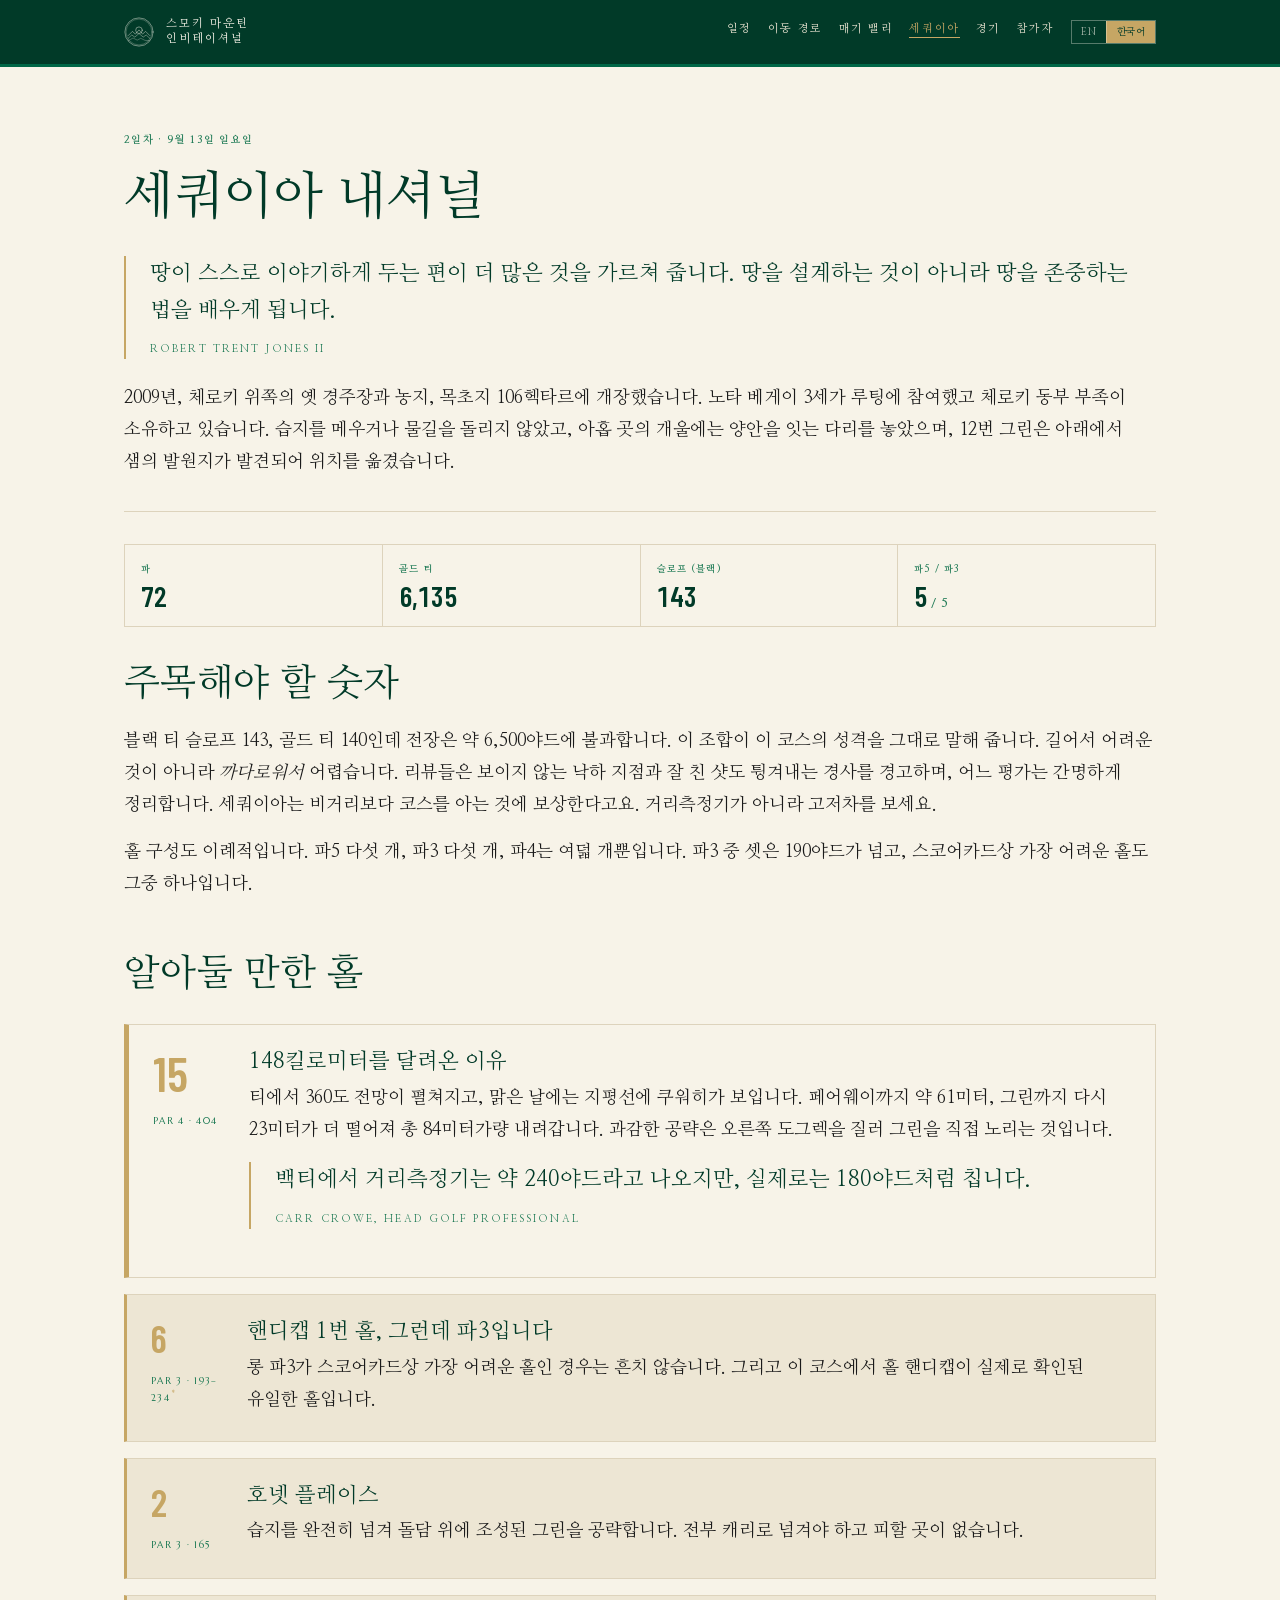
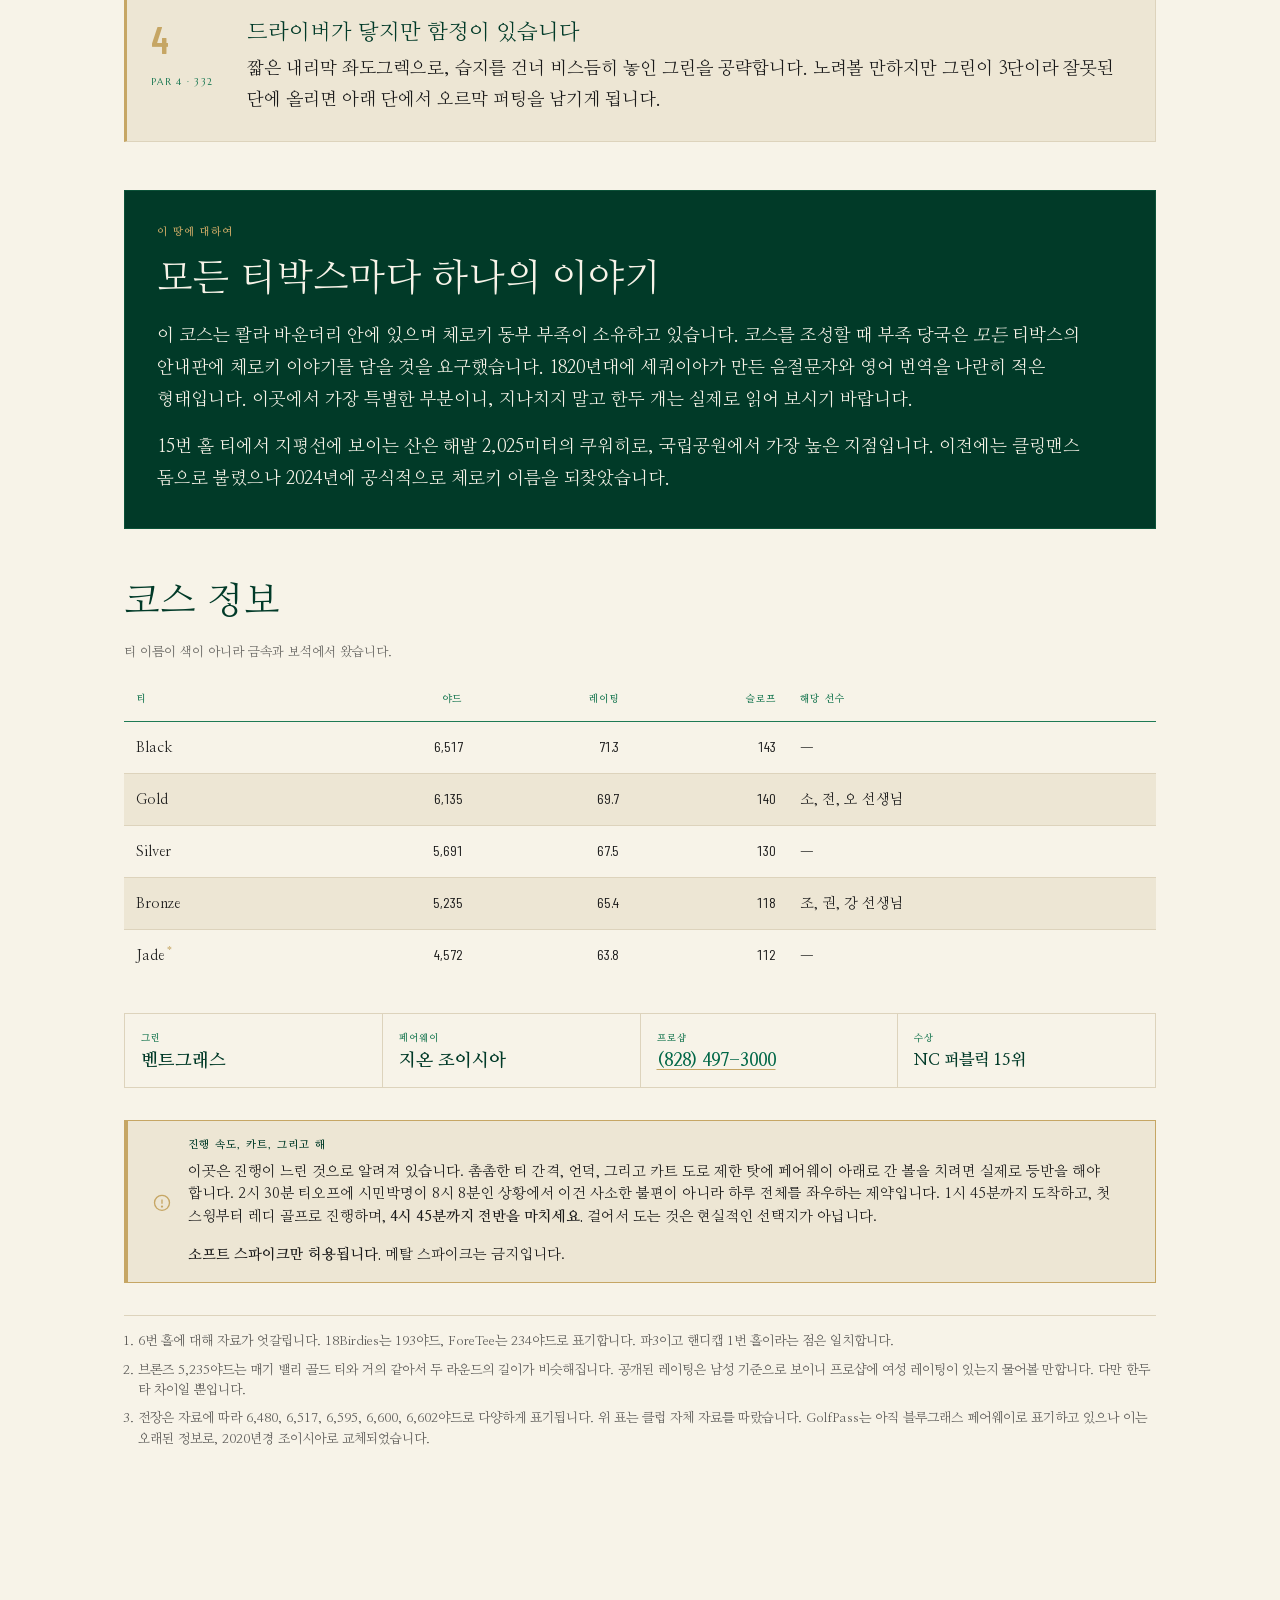
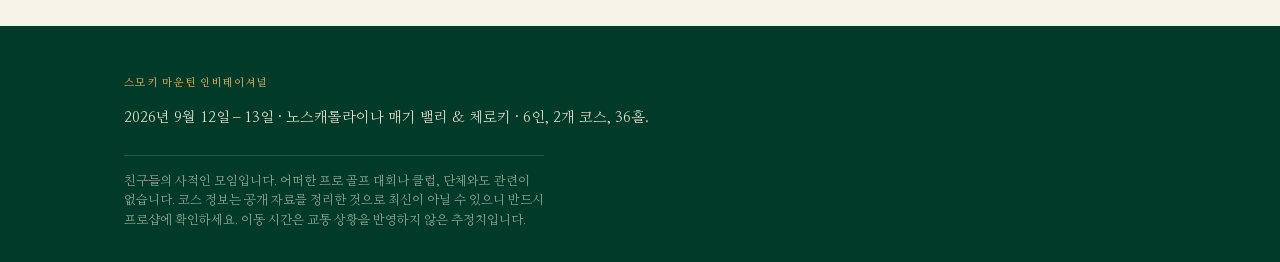
==== commit f565f8ee: "Make the game page a set of proposals, not a prescription The previous page argued for one format an" ====
--- a/course-sequoyah.html
+++ b/course-sequoyah.html
@@ -116,8 +116,8 @@
         <tbody>
           <tr><td>Black</td><td class="num">6,517</td><td class="num">71.3</td><td class="num">143</td><td>—</td></tr>
           <tr class="is-highlight"><td>Gold</td><td class="num">6,135</td><td class="num">69.7</td><td class="num">140</td><td><span class="en">Soh, Jeon, Oh</span><span class="ko" lang="ko">소, 전, 오 선생님</span></td></tr>
-          <tr class="is-highlight"><td>Silver</td><td class="num">5,691</td><td class="num">67.5</td><td class="num">130</td><td><span class="en">Jo, Kwon, Kang</span><span class="ko" lang="ko">조, 권, 강 선생님</span></td></tr>
-          <tr><td>Bronze<a class="fn" href="#fn-sq2">&#42;</a></td><td class="num">5,235</td><td class="num">65.4</td><td class="num">118</td><td>—</td></tr>
+          <tr><td>Silver</td><td class="num">5,691</td><td class="num">67.5</td><td class="num">130</td><td>—</td></tr>
+          <tr class="is-highlight"><td>Bronze</td><td class="num">5,235</td><td class="num">65.4</td><td class="num">118</td><td><span class="en">Jo, Kwon, Kang</span><span class="ko" lang="ko">조, 권, 강 선생님</span></td></tr>
           <tr><td>Jade<a class="fn" href="#fn-sq2">&#42;</a></td><td class="num">4,572</td><td class="num">63.8</td><td class="num">112</td><td>—</td></tr>
         </tbody>
       </table>
@@ -142,7 +142,7 @@
     <div class="footnotes">
       <ol>
         <li id="fn-sq1"><span class="en">Sources disagree on the sixth: 18Birdies gives 193 yards, ForeTee 234. Both agree it is a par 3 and the number one handicap hole.</span><span class="ko" lang="ko">6번 홀에 대해 자료가 엇갈립니다. 18Birdies는 193야드, ForeTee는 234야드로 표기합니다. 파3이고 핸디캡 1번 홀이라는 점은 일치합니다.</span></li>
-        <li id="fn-sq2"><span class="en">The Bronze and Jade figures read as a men&rsquo;s rating set. A woman playing those tees off a women&rsquo;s rating would receive a materially different Course Handicap, which is why the three of them are on Silver rather than Bronze. Worth asking the pro shop for women&rsquo;s ratings.</span><span class="ko" lang="ko">브론즈와 제이드 수치는 남성 기준 레이팅으로 보입니다. 여성이 여성 레이팅으로 이 티를 사용하면 코스 핸디캡이 상당히 달라지므로, 세 분을 브론즈가 아닌 실버에 배정했습니다. 프로샵에 여성 레이팅을 문의할 가치가 있습니다.</span></li>
+        <li id="fn-sq2"><span class="en">Bronze at 5,235 yards matches Maggie Valley&rsquo;s Gold almost exactly, so both rounds play the same length. The published rating for it looks like a men&rsquo;s set&mdash;worth asking the pro shop whether they have women&rsquo;s numbers, though it only shifts a shot or two either way.</span><span class="ko" lang="ko">브론즈 5,235야드는 매기 밸리 골드 티와 거의 같아서 두 라운드의 길이가 비슷해집니다. 공개된 레이팅은 남성 기준으로 보이니 프로샵에 여성 레이팅이 있는지 물어볼 만합니다. 다만 한두 타 차이일 뿐입니다.</span></li>
         <li><span class="en">Total yardage is quoted as 6,480, 6,517, 6,595, 6,600 and 6,602 depending on the source; the table uses the club&rsquo;s own tee figures. GolfPass still lists bluegrass fairways, which is stale&mdash;they were converted to zoysia around 2020.</span><span class="ko" lang="ko">전장은 자료에 따라 6,480, 6,517, 6,595, 6,600, 6,602야드로 다양하게 표기됩니다. 위 표는 클럽 자체 자료를 따랐습니다. GolfPass는 아직 블루그래스 페어웨이로 표기하고 있으나 이는 오래된 정보로, 2020년경 조이시아로 교체되었습니다.</span></li>
       </ol>
     </div>
